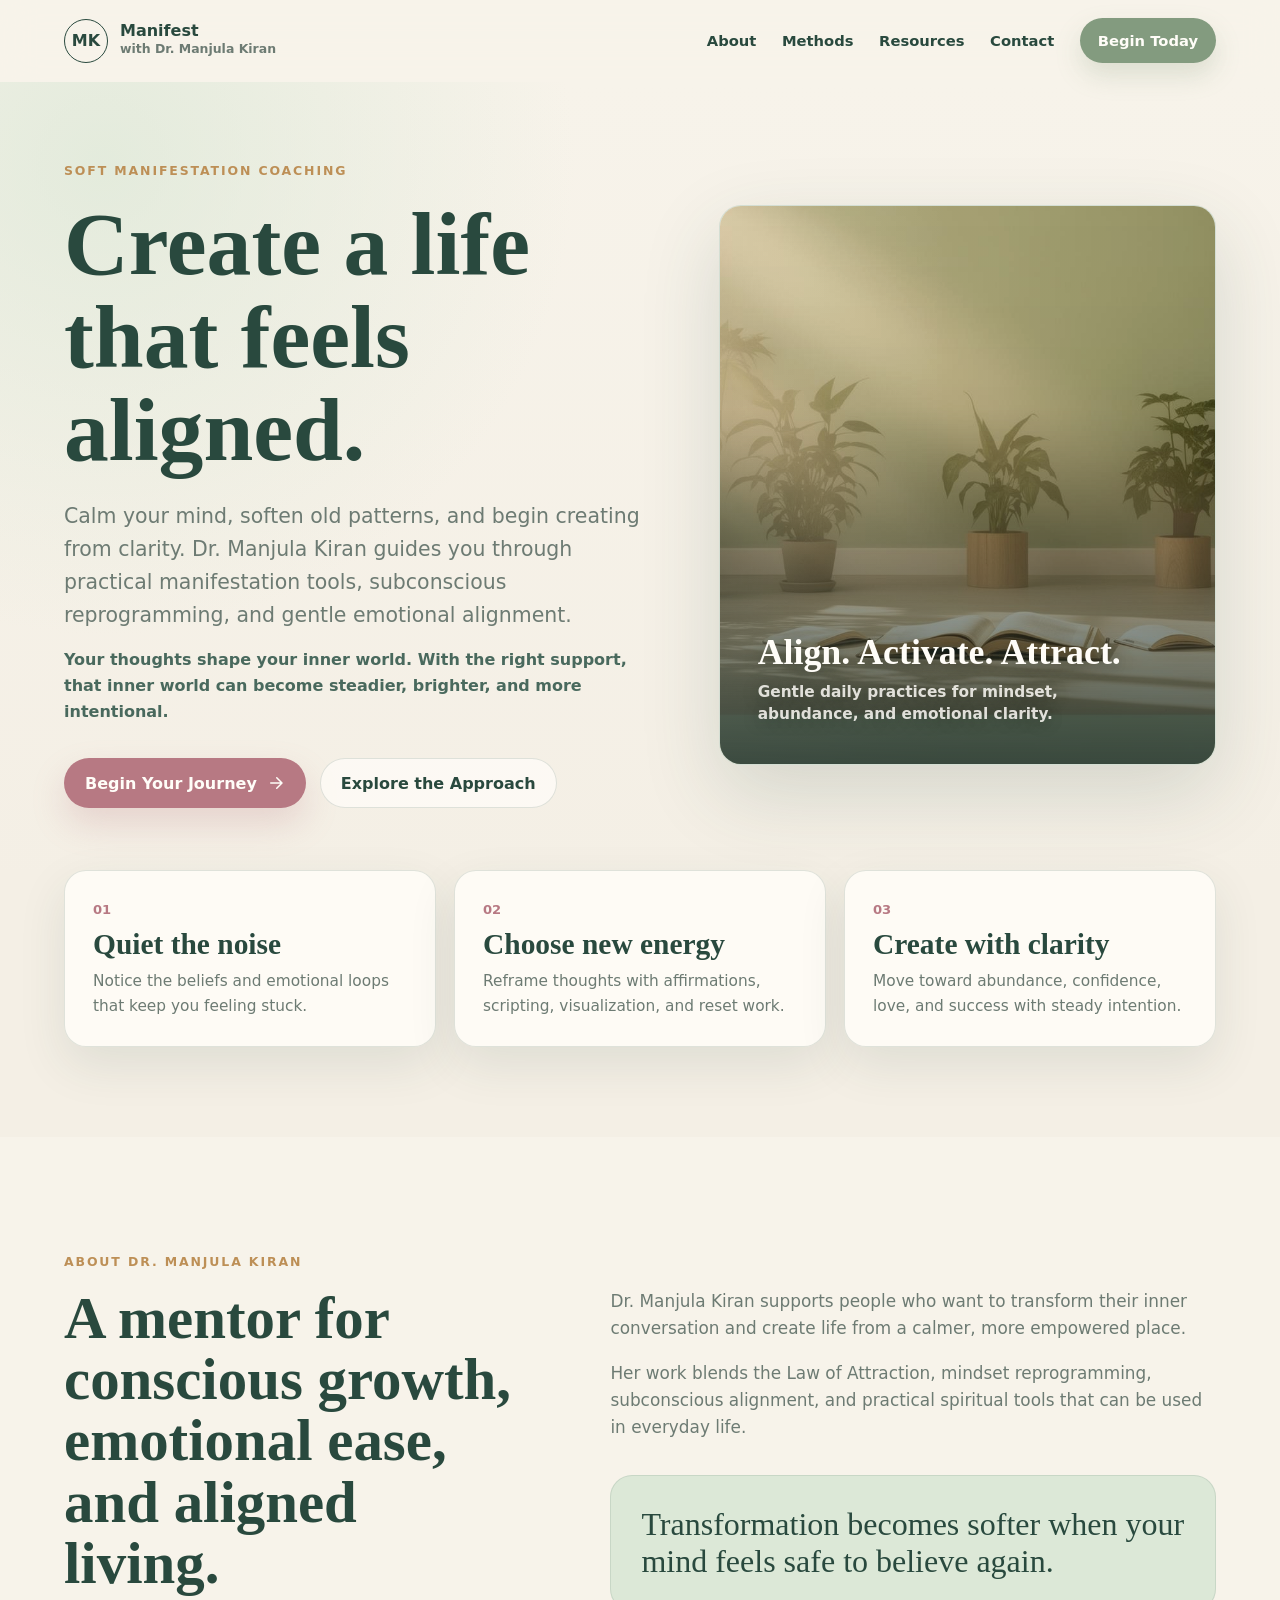
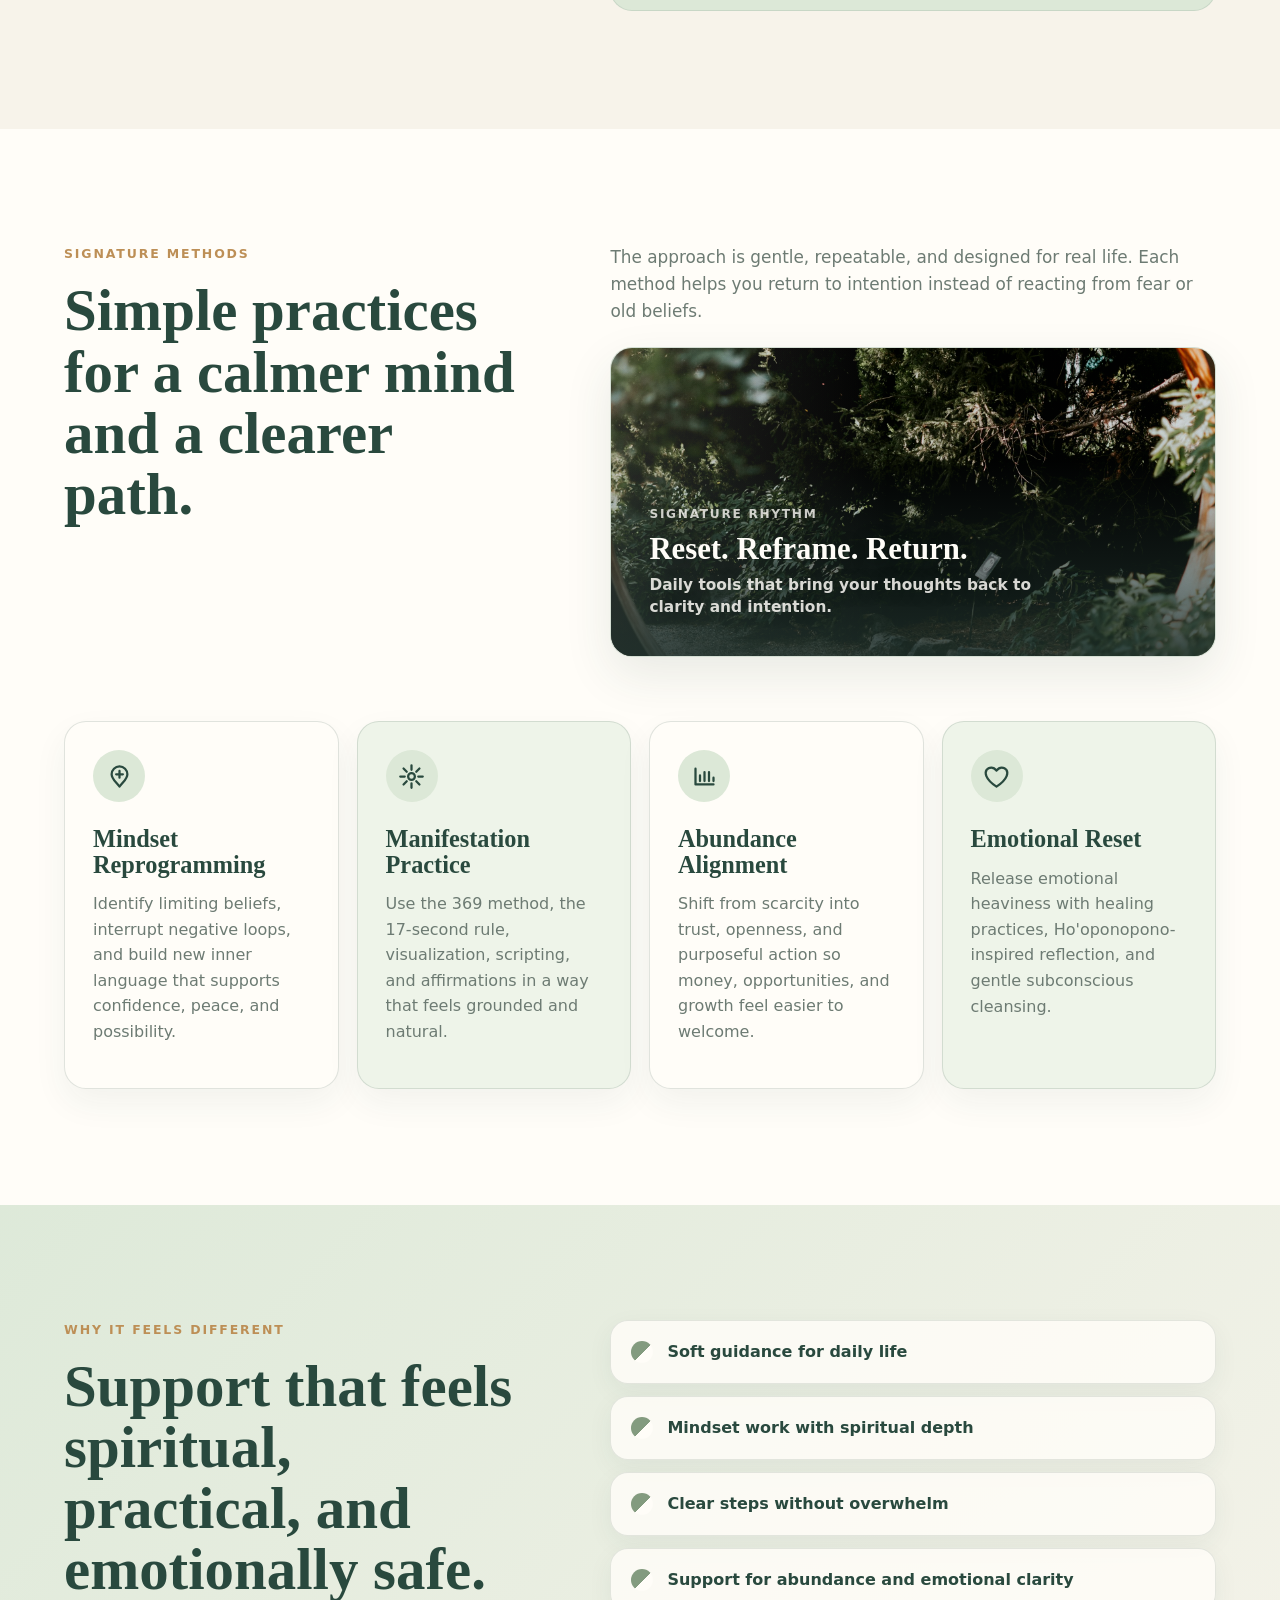
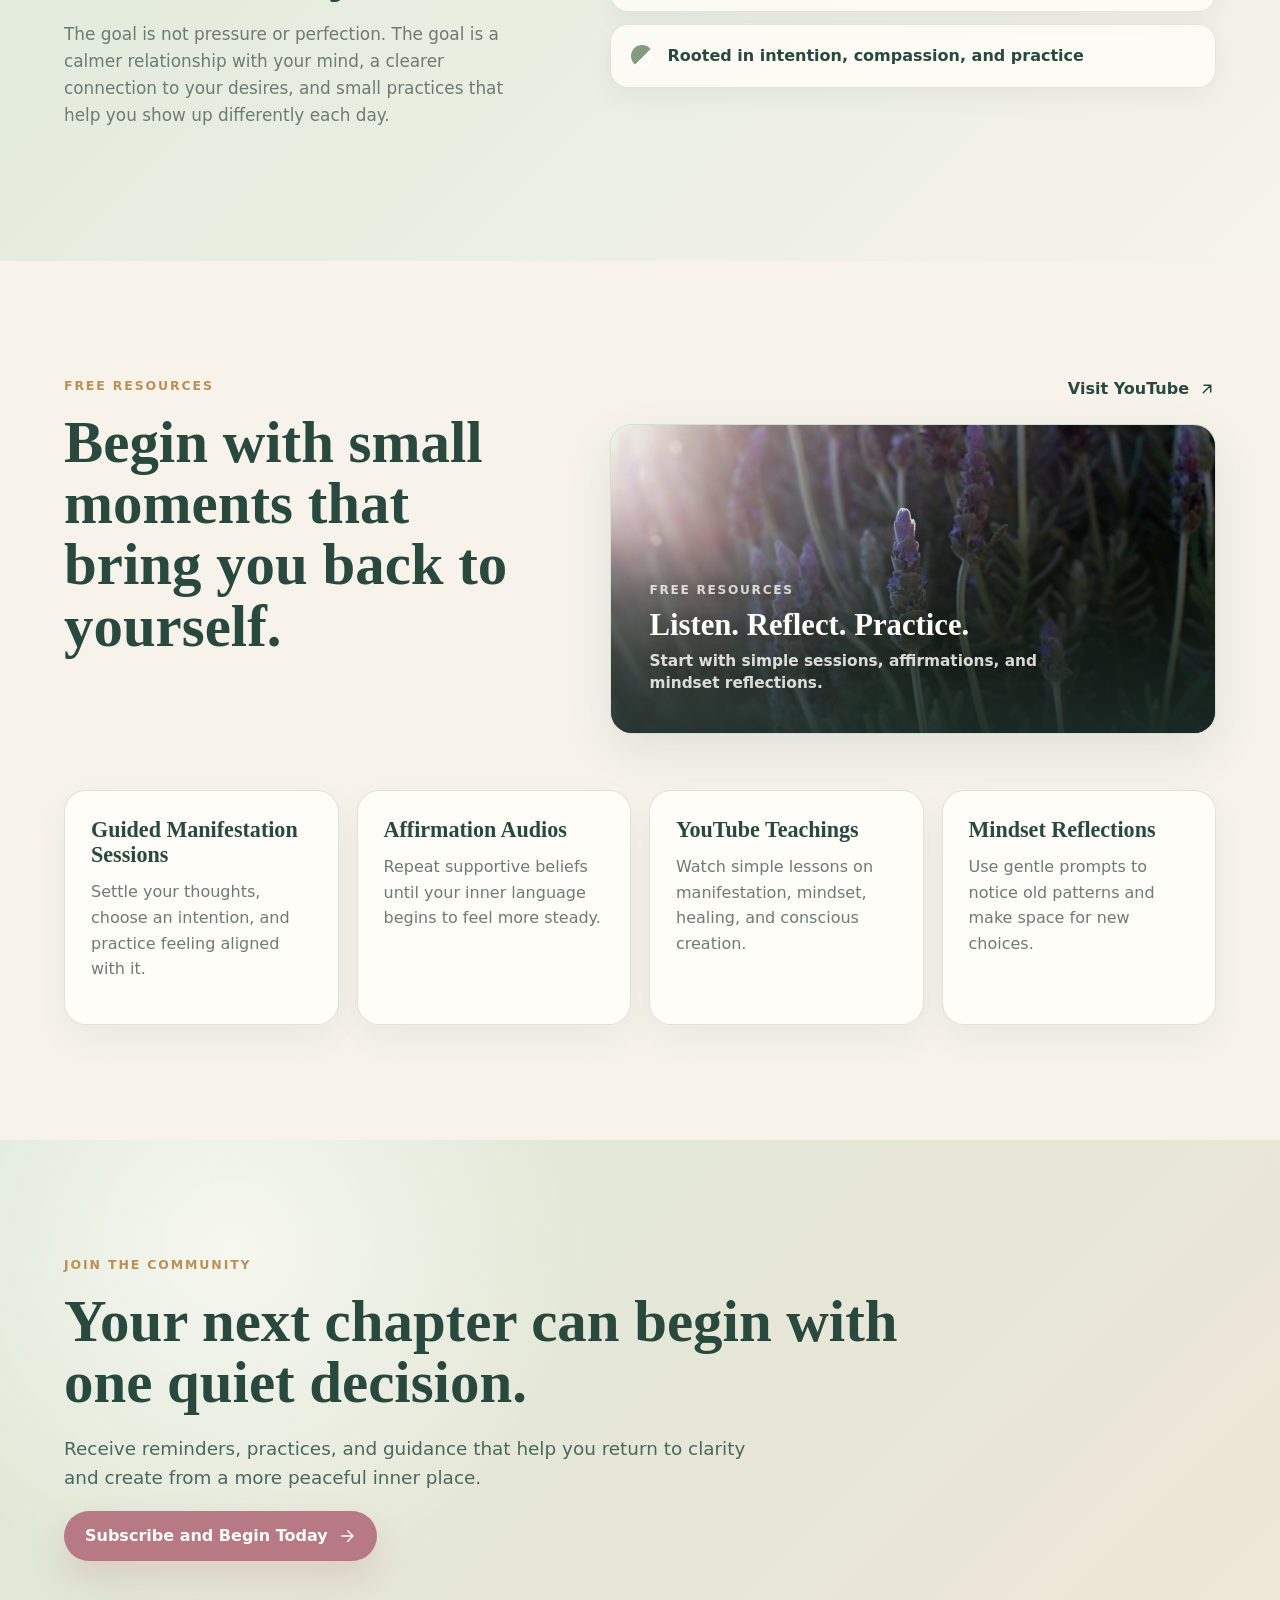
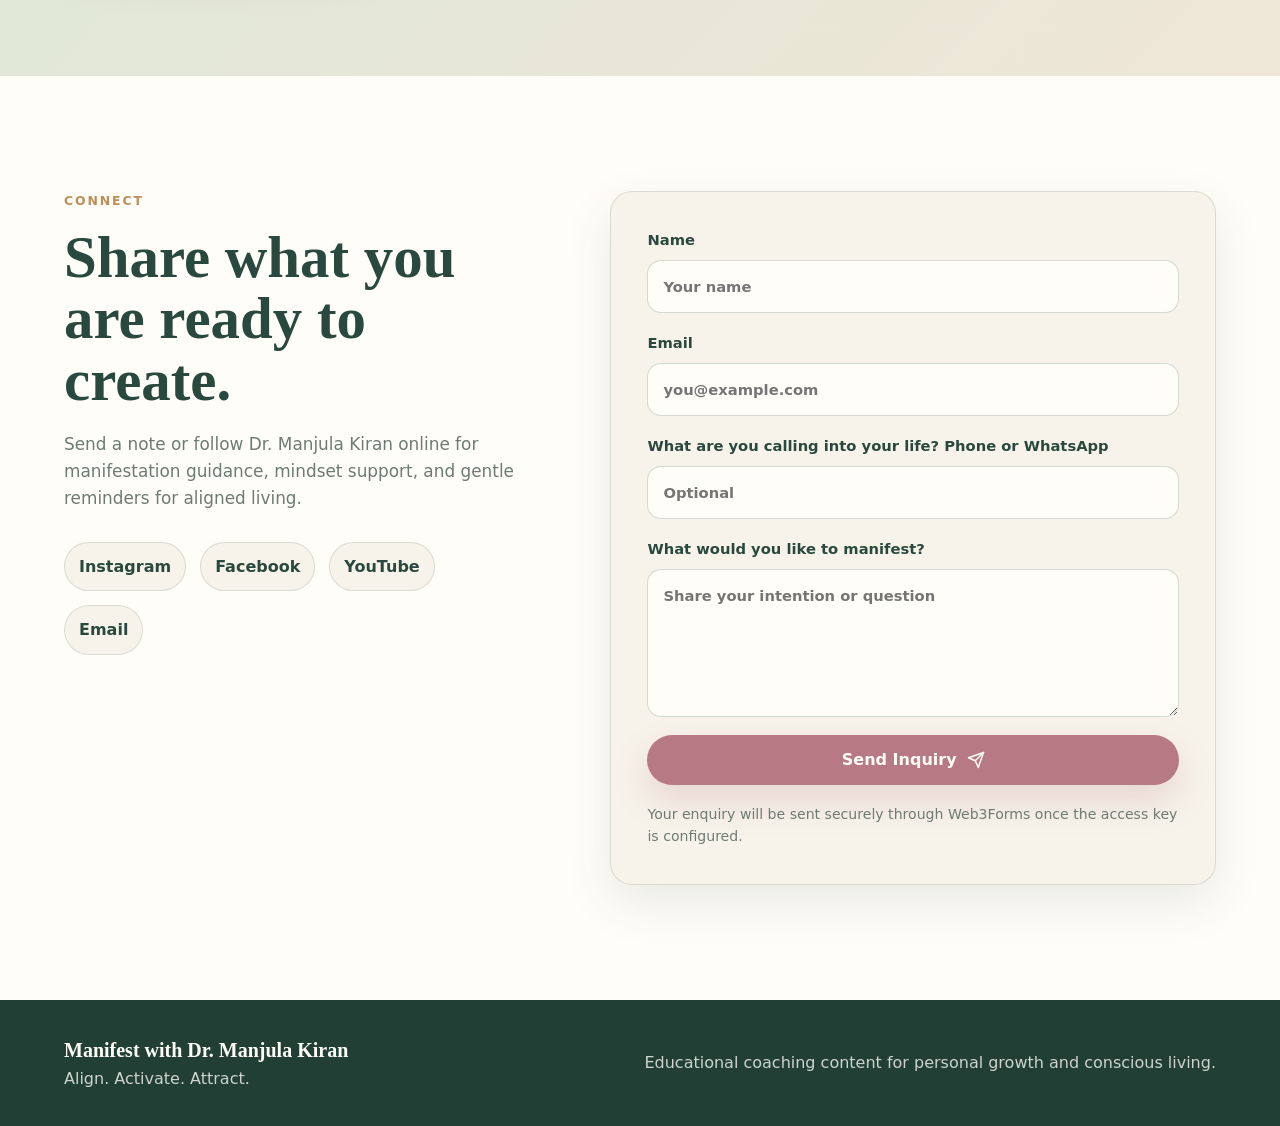
==== align-activate-attract/index.html @ 1a0fe224 "Merge branch 'main' into track-2-color-text-template" ====
<!doctype html>
<html lang="en">
  <head>
    <meta charset="UTF-8" />
    <meta name="viewport" content="width=device-width, initial-scale=1.0" />
    <title>Manifest with Dr. Manjula Kiran | Align. Activate. Attract.</title>
    <meta
      name="description"
      content="A calm manifestation and life coaching website for Dr. Manjula Kiran, focused on mindset reprogramming, emotional alignment, abundance, and conscious life design."
    />
    <meta name="theme-color" content="#f7f3ea" />
    <link rel="preload" href="assets/manifestation-studio.jpg" as="image" />
    <link rel="preload" href="assets/methods-garden-path.jpg" as="image" />
    <link rel="preload" href="assets/resources-lavender-light.jpg" as="image" />
    <link rel="stylesheet" href="styles.css" />
  </head>
  <body>
    <header class="site-header" data-header>
      <a class="brand" href="#home" aria-label="Manifest with Dr. Manjula Kiran home">
        <span class="brand-mark">MK</span>
        <span>
          <strong>Manifest</strong>
          <small>with Dr. Manjula Kiran</small>
        </span>
      </a>

      <button class="nav-toggle" type="button" aria-label="Open menu" aria-expanded="false" data-nav-toggle>
        <span></span>
        <span></span>
        <span></span>
      </button>

      <nav class="site-nav" data-nav>
        <a href="#about">About</a>
        <a href="#methods">Methods</a>
        <a href="#resources">Resources</a>
        <a href="#contact">Contact</a>
        <a class="nav-cta" href="#contact">Begin Today</a>
      </nav>
    </header>

    <main>
      <section class="hero" id="home" aria-label="Manifestation coaching hero">
        <div class="hero-content reveal">
          <p class="eyebrow">Soft manifestation coaching</p>
          <h1>Create a life that feels aligned.</h1>
          <p class="hero-copy">
            Calm your mind, soften old patterns, and begin creating from clarity.
            Dr. Manjula Kiran guides you through practical manifestation tools,
            subconscious reprogramming, and gentle emotional alignment.
          </p>
          <p class="hero-belief">
            Your thoughts shape your inner world. With the right support, that inner world
            can become steadier, brighter, and more intentional.
          </p>

          <div class="hero-actions" aria-label="Primary actions">
            <a class="button button-primary" href="#contact">
              Begin Your Journey
              <svg aria-hidden="true" viewBox="0 0 24 24">
                <path d="M5 12h14M13 5l7 7-7 7" />
              </svg>
            </a>
            <a class="button button-secondary" href="#methods">Explore the Approach</a>
          </div>
        </div>

        <div class="image-card hero-visual reveal">
          <img src="assets/manifestation-studio.jpg" alt="A calm wellness space with plants and soft natural light" />
          <div class="image-card-content hero-note">
            <strong>Align. Activate. Attract.</strong>
            <span>Gentle daily practices for mindset, abundance, and emotional clarity.</span>
          </div>
        </div>
      </section>

      <section class="intention-strip" aria-label="Core transformation outcomes">
        <article>
          <span>01</span>
          <strong>Quiet the noise</strong>
          <p>Notice the beliefs and emotional loops that keep you feeling stuck.</p>
        </article>
        <article>
          <span>02</span>
          <strong>Choose new energy</strong>
          <p>Reframe thoughts with affirmations, scripting, visualization, and reset work.</p>
        </article>
        <article>
          <span>03</span>
          <strong>Create with clarity</strong>
          <p>Move toward abundance, confidence, love, and success with steady intention.</p>
        </article>
      </section>

      <section class="section about" id="about">
        <div class="section-kicker">About Dr. Manjula Kiran</div>
        <div class="two-column">
          <div class="section-heading reveal">
            <h2>A mentor for conscious growth, emotional ease, and aligned living.</h2>
          </div>
          <div class="section-copy reveal">
            <p>
              Dr. Manjula Kiran supports people who want to transform their inner
              conversation and create life from a calmer, more empowered place.
            </p>
            <p>
              Her work blends the Law of Attraction, mindset reprogramming, subconscious
              alignment, and practical spiritual tools that can be used in everyday life.
            </p>
            <div class="quote-panel">
              <p>Transformation becomes softer when your mind feels safe to believe again.</p>
            </div>
          </div>
        </div>
      </section>

      <section class="section methods" id="methods">
        <div class="section-top reveal">
          <div>
            <div class="section-kicker">Signature Methods</div>
            <h2>Simple practices for a calmer mind and a clearer path.</h2>
          </div>
          <div class="section-side">
            <p>
              The approach is gentle, repeatable, and designed for real life. Each method
              helps you return to intention instead of reacting from fear or old beliefs.
            </p>
            <div class="image-card section-image-card methods-image-card">
              <img src="assets/methods-garden-path.jpg" alt="A circular garden path surrounded by greenery" />
              <div class="image-card-content">
                <span>Signature rhythm</span>
                <strong>Reset. Reframe. Return.</strong>
                <p>Daily tools that bring your thoughts back to clarity and intention.</p>
              </div>
            </div>
          </div>
        </div>

        <div class="method-grid">
          <article class="method-card reveal">
            <span class="method-icon">
              <svg aria-hidden="true" viewBox="0 0 24 24">
                <path d="M12 3a7 7 0 0 0-7 7c0 4 3 6 7 11 4-5 7-7 7-11a7 7 0 0 0-7-7Z" />
                <path d="M9 10h6M12 7v6" />
              </svg>
            </span>
            <h3>Mindset Reprogramming</h3>
            <p>
              Identify limiting beliefs, interrupt negative loops, and build new inner
              language that supports confidence, peace, and possibility.
            </p>
          </article>

          <article class="method-card reveal">
            <span class="method-icon">
              <svg aria-hidden="true" viewBox="0 0 24 24">
                <path d="M12 2v4M12 18v4M4.93 4.93l2.83 2.83M16.24 16.24l2.83 2.83M2 12h4M18 12h4M4.93 19.07l2.83-2.83M16.24 7.76l2.83-2.83" />
                <circle cx="12" cy="12" r="3" />
              </svg>
            </span>
            <h3>Manifestation Practice</h3>
            <p>
              Use the 369 method, the 17-second rule, visualization, scripting, and
              affirmations in a way that feels grounded and natural.
            </p>
          </article>

          <article class="method-card reveal">
            <span class="method-icon">
              <svg aria-hidden="true" viewBox="0 0 24 24">
                <path d="M4 19V5M4 19h16" />
                <path d="M8 16v-5M12 16V8M16 16v-8M20 16v-3" />
              </svg>
            </span>
            <h3>Abundance Alignment</h3>
            <p>
              Shift from scarcity into trust, openness, and purposeful action so money,
              opportunities, and growth feel easier to welcome.
            </p>
          </article>

          <article class="method-card reveal">
            <span class="method-icon">
              <svg aria-hidden="true" viewBox="0 0 24 24">
                <path d="M12 21s-7-4.4-9-9.3C1.2 7.3 3.8 4 7.4 4c2 0 3.4 1.1 4.6 2.7C13.2 5.1 14.6 4 16.6 4c3.6 0 6.2 3.3 4.4 7.7C19 16.6 12 21 12 21Z" />
              </svg>
            </span>
            <h3>Emotional Reset</h3>
            <p>
              Release emotional heaviness with healing practices, Ho'oponopono-inspired
              reflection, and gentle subconscious cleansing.
            </p>
          </article>
        </div>
      </section>

      <section class="section difference" id="difference">
        <div class="difference-layout">
          <div class="difference-copy reveal">
            <div class="section-kicker">Why It Feels Different</div>
            <h2>Support that feels spiritual, practical, and emotionally safe.</h2>
            <p>
              The goal is not pressure or perfection. The goal is a calmer relationship
              with your mind, a clearer connection to your desires, and small practices
              that help you show up differently each day.
            </p>
          </div>

          <div class="checklist reveal" aria-label="Reasons to choose this coaching">
            <div><span></span>Soft guidance for daily life</div>
            <div><span></span>Mindset work with spiritual depth</div>
            <div><span></span>Clear steps without overwhelm</div>
            <div><span></span>Support for abundance and emotional clarity</div>
            <div><span></span>Rooted in intention, compassion, and practice</div>
          </div>
        </div>
      </section>

      <section class="section resources" id="resources">
        <div class="section-top reveal">
          <div>
            <div class="section-kicker">Free Resources</div>
            <h2>Begin with small moments that bring you back to yourself.</h2>
          </div>
          <div class="section-side section-side-actions">
            <a class="text-link" href="https://www.youtube.com/channel/UC81FrGiepPYoNcmdYstMb5A/join" target="_blank" rel="noreferrer">
              Visit YouTube
              <svg aria-hidden="true" viewBox="0 0 24 24">
                <path d="M7 17 17 7M8 7h9v9" />
              </svg>
            </a>
            <div class="image-card section-image-card resources-image-card">
              <img src="assets/resources-lavender-light.jpg" alt="Sunlight passing through lavender flowers" />
              <div class="image-card-content">
                <span>Free resources</span>
                <strong>Listen. Reflect. Practice.</strong>
                <p>Start with simple sessions, affirmations, and mindset reflections.</p>
              </div>
            </div>
          </div>
        </div>

        <div class="resource-list">
          <article class="resource-item reveal">
            <strong>Guided Manifestation Sessions</strong>
            <p>Settle your thoughts, choose an intention, and practice feeling aligned with it.</p>
          </article>
          <article class="resource-item reveal">
            <strong>Affirmation Audios</strong>
            <p>Repeat supportive beliefs until your inner language begins to feel more steady.</p>
          </article>
          <article class="resource-item reveal">
            <strong>YouTube Teachings</strong>
            <p>Watch simple lessons on manifestation, mindset, healing, and conscious creation.</p>
          </article>
          <article class="resource-item reveal">
            <strong>Mindset Reflections</strong>
            <p>Use gentle prompts to notice old patterns and make space for new choices.</p>
          </article>
        </div>
      </section>

      <section class="community" id="community">
        <div class="community-inner reveal">
          <p class="eyebrow">Join the community</p>
          <h2>Your next chapter can begin with one quiet decision.</h2>
          <p>
            Receive reminders, practices, and guidance that help you return to clarity
            and create from a more peaceful inner place.
          </p>
          <a class="button button-primary" href="#contact">
            Subscribe and Begin Today
            <svg aria-hidden="true" viewBox="0 0 24 24">
              <path d="M5 12h14M13 5l7 7-7 7" />
            </svg>
          </a>
        </div>
      </section>

      <section class="section contact" id="contact">
        <div class="contact-grid">
          <div class="contact-copy reveal">
            <div class="section-kicker">Connect</div>
            <h2>Share what you are ready to create.</h2>
            <p>
              Send a note or follow Dr. Manjula Kiran online for manifestation guidance,
              mindset support, and gentle reminders for aligned living.
            </p>

            <div class="social-links" aria-label="Social links">
              <a href="https://www.instagram.com/drmanjulakiran" target="_blank" rel="noreferrer">Instagram</a>
              <a href="https://www.facebook.com/drmanjulakirankumar" target="_blank" rel="noreferrer">Facebook</a>
              <a href="https://www.youtube.com/channel/UC81FrGiepPYoNcmdYstMb5A/join" target="_blank" rel="noreferrer">YouTube</a>
              <a href="mailto:drmanjulakiran1@gmail.com">Email</a>
            </div>
          </div>

          <form
            class="contact-form reveal"
            action="https://api.web3forms.com/submit"
            method="POST"
            data-contact-form
          >
            <input type="hidden" name="access_key" value="YOUR_WEB3FORMS_ACCESS_KEY" data-access-key />
            <input type="hidden" name="subject" value="New manifestation enquiry from the website" />
            <input type="hidden" name="from_name" value="Manifest with Dr. Manjula Kiran Website" />
            <input
              type="checkbox"
              name="botcheck"
              class="botcheck"
              tabindex="-1"
              autocomplete="off"
              aria-hidden="true"
              style="display: none"
            />

            <label>
              Name
              <input type="text" name="name" placeholder="Your name" autocomplete="name" required />
            </label>
            <label>
              Email
              <input type="email" name="email" placeholder="you@example.com" autocomplete="email" required />
            </label>
            <label>
              What are you calling into your life?
              Phone or WhatsApp
              <input type="tel" name="phone" placeholder="Optional" autocomplete="tel" />
            </label>
            <label>
              What would you like to manifest?
              <textarea name="message" rows="5" placeholder="Share your intention or question" required></textarea>
            </label>
            <button class="button button-primary" type="submit">
              Send Inquiry
              <svg aria-hidden="true" viewBox="0 0 24 24">
                <path d="M22 2 11 13" />
                <path d="m22 2-7 20-4-9-9-4 20-7Z" />
              </svg>
            </button>
            <p class="form-note" data-form-note role="status" aria-live="polite">
              Your enquiry will be sent securely through Web3Forms once the access key is configured.
            </p>
          </form>
        </div>
      </section>
    </main>

    <footer class="site-footer">
      <div>
        <strong>Manifest with Dr. Manjula Kiran</strong>
        <p>Align. Activate. Attract.</p>
      </div>
      <p>Educational coaching content for personal growth and conscious living.</p>
    </footer>

    <script src="script.js"></script>
  </body>
</html>
---- align-activate-attract/styles.css ----
:root {
  color-scheme: light;
  --ink: #20312c;
  --forest: #29493e;
  --forest-soft: #49695d;
  --sage: #839b7f;
  --sage-light: #dce8d7;
  --sage-pale: #eef4e9;
  --ivory: #f7f3ea;
  --ivory-soft: #fbf8f1;
  --white: #fffdf8;
  --linen: #ede5d8;
  --rose: #b77983;
  --rose-dark: #9e626d;
  --gold: #bd8f56;
  --muted: #6d7b73;
  --line: rgba(41, 73, 62, 0.14);
  --shadow-soft: 0 18px 48px rgba(41, 73, 62, 0.1);
  --shadow-lifted: 0 28px 80px rgba(41, 73, 62, 0.16);
  --radius: 22px;
}

* {
  box-sizing: border-box;
}

html {
  scroll-behavior: smooth;
}

body {
  margin: 0;
  color: var(--ink);
  background: var(--ivory);
  font-family: Inter, ui-sans-serif, system-ui, -apple-system, BlinkMacSystemFont, "Segoe UI", sans-serif;
  line-height: 1.6;
}

body.nav-open {
  overflow: hidden;
}

img,
svg {
  display: block;
}

a {
  color: inherit;
  text-decoration: none;
}

button,
input,
textarea {
  font: inherit;
}

.site-header {
  position: sticky;
  z-index: 20;
  top: 0;
  display: flex;
  align-items: center;
  justify-content: space-between;
  gap: 24px;
  min-height: 82px;
  padding: 14px clamp(20px, 5vw, 72px);
  color: var(--forest);
  background: rgba(247, 243, 234, 0.88);
  border-bottom: 1px solid transparent;
  backdrop-filter: blur(18px);
  transition: background 180ms ease, border-color 180ms ease, box-shadow 180ms ease;
}

.site-header.is-scrolled,
.site-header.is-open {
  background: rgba(255, 253, 248, 0.94);
  border-bottom-color: var(--line);
  box-shadow: 0 10px 30px rgba(41, 73, 62, 0.06);
}

.brand {
  display: inline-flex;
  align-items: center;
  gap: 12px;
  min-width: 0;
}

.brand-mark {
  display: grid;
  width: 44px;
  height: 44px;
  place-items: center;
  flex: 0 0 auto;
  border: 1.5px solid currentColor;
  border-radius: 50%;
  font-weight: 850;
  letter-spacing: 0;
}

.brand strong {
  display: block;
  font-size: 1rem;
  line-height: 1.1;
}

.brand small {
  display: block;
  color: var(--muted);
  font-size: 0.78rem;
  font-weight: 700;
}

.site-nav {
  display: flex;
  align-items: center;
  gap: clamp(16px, 2vw, 30px);
  color: var(--forest);
  font-size: 0.92rem;
  font-weight: 800;
}

.site-nav a {
  position: relative;
}

.site-nav a:not(.nav-cta)::after {
  position: absolute;
  right: 0;
  bottom: -7px;
  left: 0;
  height: 2px;
  background: var(--sage);
  content: "";
  opacity: 0;
  transform: scaleX(0.3);
  transition: opacity 160ms ease, transform 160ms ease;
}

.site-nav a:hover::after {
  opacity: 0.95;
  transform: scaleX(1);
}

.nav-cta {
  padding: 11px 18px;
  color: var(--white);
  background: var(--sage);
  border-radius: 999px;
  box-shadow: 0 12px 26px rgba(131, 155, 127, 0.24);
}

.nav-toggle {
  display: none;
  width: 44px;
  height: 44px;
  place-items: center;
  padding: 0;
  color: inherit;
  background: transparent;
  border: 1px solid currentColor;
  border-radius: 14px;
  cursor: pointer;
}

.nav-toggle span {
  width: 18px;
  height: 2px;
  background: currentColor;
}

.hero {
  display: grid;
  grid-template-columns: minmax(0, 0.95fr) minmax(360px, 0.8fr);
  gap: clamp(34px, 5vw, 72px);
  align-items: center;
  min-height: min(820px, calc(100svh - 82px));
  padding: clamp(36px, 5vw, 68px) clamp(20px, 5vw, 72px) clamp(48px, 6vw, 82px);
  background:
    radial-gradient(circle at 8% 10%, rgba(220, 232, 215, 0.72), transparent 34%),
    linear-gradient(180deg, var(--ivory), #f4efe5);
}

.hero-content {
  max-width: 760px;
}

.eyebrow,
.section-kicker {
  margin: 0 0 16px;
  color: var(--gold);
  font-size: 0.78rem;
  font-weight: 900;
  letter-spacing: 0.15em;
  text-transform: uppercase;
}

h1,
h2,
h3,
p {
  margin-top: 0;
}

h1,
h2,
h3 {
  color: var(--forest);
  font-family: Georgia, "Times New Roman", serif;
  font-weight: 700;
  line-height: 1.04;
  letter-spacing: 0;
}

h1 {
  max-width: 780px;
  margin-bottom: 24px;
  font-size: clamp(3.2rem, 7vw, 6.15rem);
}

h2 {
  margin-bottom: 20px;
  font-size: clamp(2.15rem, 4.6vw, 4.7rem);
}

h3 {
  margin-bottom: 14px;
  font-size: clamp(1.32rem, 1.9vw, 1.72rem);
}

.hero-copy {
  max-width: 660px;
  margin-bottom: 16px;
  color: var(--muted);
  font-size: clamp(1.06rem, 1.6vw, 1.34rem);
}

.hero-belief {
  max-width: 650px;
  margin-bottom: 34px;
  color: var(--forest-soft);
  font-size: 1rem;
  font-weight: 750;
}

.hero-actions,
.social-links {
  display: flex;
  flex-wrap: wrap;
  gap: 14px;
}

.button {
  display: inline-flex;
  align-items: center;
  justify-content: center;
  min-height: 50px;
  gap: 10px;
  padding: 14px 20px;
  border: 1px solid transparent;
  border-radius: 999px;
  font-weight: 850;
  line-height: 1.2;
  transition: transform 160ms ease, background 160ms ease, border-color 160ms ease, box-shadow 160ms ease;
}

.button:hover,
.text-link:hover,
.social-links a:hover {
  transform: translateY(-2px);
}

.button svg,
.text-link svg {
  width: 18px;
  height: 18px;
  flex: 0 0 auto;
  fill: none;
  stroke: currentColor;
  stroke-linecap: round;
  stroke-linejoin: round;
  stroke-width: 2;
}

.button-primary {
  color: var(--white);
  background: var(--rose);
  box-shadow: 0 16px 34px rgba(183, 121, 131, 0.24);
}

.button-primary:hover {
  background: var(--rose-dark);
  box-shadow: 0 18px 40px rgba(183, 121, 131, 0.3);
}

.button-secondary {
  color: var(--forest);
  background: rgba(255, 253, 248, 0.74);
  border-color: var(--line);
}

.button-secondary:hover {
  background: var(--white);
}

.image-card {
  position: relative;
  min-height: 360px;
  overflow: hidden;
  background: var(--sage-pale);
  border: 1px solid rgba(41, 73, 62, 0.13);
  border-radius: var(--radius);
  box-shadow: var(--shadow-lifted);
  isolation: isolate;
}

.image-card img {
  position: absolute;
  inset: 0;
  width: 100%;
  height: 100%;
  object-fit: cover;
  filter: saturate(0.9) brightness(0.96) contrast(1.06);
}

.image-card::after {
  position: absolute;
  inset: 0;
  background:
    linear-gradient(180deg, rgba(32, 49, 44, 0.02), rgba(32, 49, 44, 0.04) 36%, rgba(32, 49, 44, 0.82)),
    linear-gradient(90deg, rgba(247, 243, 234, 0.16), transparent 46%);
  content: "";
  z-index: 1;
}

.image-card-content {
  position: absolute;
  z-index: 2;
  right: clamp(22px, 4vw, 38px);
  bottom: clamp(22px, 4vw, 38px);
  left: clamp(22px, 4vw, 38px);
  max-width: 470px;
  color: var(--white);
  text-shadow: 0 2px 16px rgba(13, 31, 25, 0.36);
}

.image-card-content > span:first-child {
  display: block;
  margin-bottom: 8px;
  color: rgba(255, 253, 248, 0.78);
  font-size: 0.76rem;
  font-weight: 900;
  letter-spacing: 0.14em;
  text-transform: uppercase;
}

.image-card-content strong {
  display: block;
  color: var(--white);
  font-family: Georgia, "Times New Roman", serif;
  font-size: clamp(1.5rem, 2.4vw, 2.25rem);
  line-height: 1.05;
}

.image-card-content p,
.image-card-content > span:not(:first-child) {
  display: block;
  margin: 9px 0 0;
  color: rgba(255, 253, 248, 0.84);
  font-size: clamp(0.92rem, 1.2vw, 1.05rem);
  font-weight: 700;
  line-height: 1.45;
}

.hero-visual {
  min-height: min(560px, 66vw);
}

.hero-visual img {
  object-position: center bottom;
  transform: scale(1.24);
  transform-origin: center bottom;
}

.hero-note {
  max-width: 440px;
}

.hero-note strong {
  font-size: clamp(1.8rem, 2.8vw, 2.55rem);
}

.hero-note span {
  max-width: 380px;
}

.intention-strip {
  display: grid;
  grid-template-columns: repeat(3, 1fr);
  gap: 18px;
  padding: 0 clamp(20px, 5vw, 72px) clamp(64px, 7vw, 96px);
  margin-top: -30px;
  background: #f4efe5;
}

.intention-strip article {
  min-height: 170px;
  display: grid;
  align-content: start;
  gap: 8px;
  padding: 28px;
  background: rgba(255, 253, 248, 0.88);
  border: 1px solid var(--line);
  border-radius: var(--radius);
  box-shadow: var(--shadow-soft);
}

.intention-strip span {
  color: var(--rose);
  font-size: 0.82rem;
  font-weight: 900;
}

.intention-strip strong {
  color: var(--forest);
  font-family: Georgia, "Times New Roman", serif;
  font-size: clamp(1.35rem, 2.3vw, 2.05rem);
  line-height: 1.12;
}

.intention-strip p {
  margin: 0;
  color: var(--muted);
  font-size: 0.96rem;
}

.section {
  padding: clamp(72px, 9vw, 128px) clamp(20px, 5vw, 72px);
}

.two-column,
.difference-layout,
.contact-grid,
.section-top {
  display: grid;
  grid-template-columns: minmax(0, 0.86fr) minmax(0, 1.14fr);
  gap: clamp(34px, 7vw, 92px);
  align-items: start;
}

.section-copy,
.section-side > p,
.difference-copy p,
.contact-copy p {
  color: var(--muted);
  font-size: clamp(1rem, 1.32vw, 1.14rem);
}

.section-side {
  display: grid;
  gap: 22px;
  align-content: start;
}

.section-side > p {
  margin: 0;
}

.section-side-actions {
  justify-items: end;
}

.section-image-card {
  width: 100%;
  min-height: 310px;
  box-shadow: var(--shadow-soft);
}

.section-image-card .image-card-content {
  max-width: 420px;
}

.methods-image-card img {
  object-position: center 48%;
}

.resources-image-card img {
  object-position: center 42%;
}

.section-copy p {
  margin-bottom: 18px;
}

.about {
  background: var(--ivory);
}

.quote-panel {
  margin-top: 34px;
  padding: 30px;
  color: var(--forest);
  background: var(--sage-light);
  border: 1px solid rgba(41, 73, 62, 0.11);
  border-radius: var(--radius);
}

.quote-panel p {
  margin: 0;
  font-family: Georgia, "Times New Roman", serif;
  font-size: clamp(1.35rem, 2.5vw, 2rem);
  line-height: 1.16;
}

.methods {
  background: var(--white);
}

.method-grid {
  display: grid;
  grid-template-columns: repeat(4, minmax(0, 1fr));
  gap: 18px;
  margin-top: clamp(36px, 6vw, 64px);
}

.method-card {
  min-height: 350px;
  padding: 28px;
  background: #fffdf8;
  border: 1px solid var(--line);
  border-radius: var(--radius);
  box-shadow: 0 14px 34px rgba(41, 73, 62, 0.06);
}

.method-card:nth-child(even) {
  background: var(--sage-pale);
}

.method-card p {
  color: var(--muted);
}

.method-icon {
  display: grid;
  width: 52px;
  height: 52px;
  place-items: center;
  margin-bottom: 24px;
  color: var(--forest);
  background: var(--sage-light);
  border-radius: 50%;
}

.method-icon svg {
  width: 27px;
  height: 27px;
  fill: none;
  stroke: currentColor;
  stroke-linecap: round;
  stroke-linejoin: round;
  stroke-width: 2;
}

.difference {
  background:
    linear-gradient(135deg, rgba(220, 232, 215, 0.9), rgba(247, 243, 234, 0.9)),
    var(--sage-pale);
}

.checklist {
  display: grid;
  gap: 12px;
}

.checklist div {
  display: flex;
  align-items: center;
  gap: 14px;
  min-height: 64px;
  padding: 18px 20px;
  color: var(--forest);
  background: rgba(255, 253, 248, 0.82);
  border: 1px solid rgba(41, 73, 62, 0.12);
  border-radius: 18px;
  box-shadow: 0 8px 26px rgba(41, 73, 62, 0.06);
  font-weight: 800;
}

.checklist span {
  width: 22px;
  height: 22px;
  flex: 0 0 auto;
  background:
    linear-gradient(135deg, transparent 53%, var(--white) 54%),
    var(--sage);
  border-radius: 50%;
}

.resources {
  background: var(--ivory);
}

.text-link {
  display: inline-flex;
  align-items: center;
  justify-self: end;
  gap: 9px;
  color: var(--forest);
  font-weight: 900;
  transition: transform 160ms ease;
}

.resource-list {
  display: grid;
  grid-template-columns: repeat(4, minmax(0, 1fr));
  gap: 18px;
  margin-top: 56px;
}

.resource-item {
  min-height: 225px;
  padding: 26px;
  background: var(--white);
  border: 1px solid var(--line);
  border-radius: var(--radius);
  box-shadow: 0 14px 34px rgba(41, 73, 62, 0.06);
}

.resource-item strong {
  display: block;
  margin-bottom: 12px;
  color: var(--forest);
  font-family: Georgia, "Times New Roman", serif;
  font-size: 1.38rem;
  line-height: 1.15;
}

.resource-item p {
  color: var(--muted);
}

.community {
  padding: clamp(70px, 9vw, 118px) clamp(20px, 5vw, 72px);
  color: var(--forest);
  background:
    radial-gradient(circle at 18% 20%, rgba(255, 253, 248, 0.72), transparent 32%),
    linear-gradient(135deg, #dce8d7, #efe6d7);
}

.community-inner {
  max-width: 890px;
}

.community h2 {
  max-width: 840px;
}

.community p:not(.eyebrow) {
  max-width: 690px;
  color: var(--forest-soft);
  font-size: 1.15rem;
}

.contact {
  background: var(--white);
}

.social-links {
  margin-top: 30px;
}

.social-links a {
  padding: 11px 14px;
  color: var(--forest);
  background: var(--ivory);
  border: 1px solid var(--line);
  border-radius: 999px;
  font-weight: 850;
  transition: transform 160ms ease, background 160ms ease;
}

.social-links a:hover {
  background: var(--sage-light);
}

.contact-form {
  display: grid;
  gap: 18px;
  padding: clamp(22px, 4vw, 36px);
  background: var(--ivory);
  border: 1px solid var(--line);
  border-radius: var(--radius);
  box-shadow: var(--shadow-soft);
}

.contact-form label {
  display: grid;
  gap: 8px;
  color: var(--forest);
  font-size: 0.92rem;
  font-weight: 850;
}

.contact-form input,
.contact-form textarea {
  width: 100%;
  padding: 14px 15px;
  color: var(--ink);
  background: var(--white);
  border: 1px solid rgba(41, 73, 62, 0.2);
  border-radius: 14px;
  outline: none;
  resize: vertical;
}

.contact-form input:focus,
.contact-form textarea:focus {
  border-color: var(--sage);
  box-shadow: 0 0 0 3px rgba(131, 155, 127, 0.18);
}

.contact-form .button {
  width: 100%;
  cursor: pointer;
}

.contact-form .button:disabled {
  cursor: wait;
  opacity: 0.72;
}

.botcheck {
  position: absolute;
  left: -9999px;
  width: 1px;
  height: 1px;
  opacity: 0;
}

.form-note {
  margin: 0;
  color: var(--muted);
  font-size: 0.88rem;
}

.form-note[data-status="success"] {
  color: var(--forest);
  font-weight: 800;
}

.form-note[data-status="error"] {
  color: #a23c47;
  font-weight: 800;
}

.site-footer {
  display: flex;
  align-items: center;
  justify-content: space-between;
  gap: 24px;
  padding: 34px clamp(20px, 5vw, 72px);
  color: rgba(255, 253, 248, 0.78);
  background: #213f35;
}

.site-footer strong {
  display: block;
  color: var(--white);
  font-family: Georgia, "Times New Roman", serif;
  font-size: 1.25rem;
}

.site-footer p {
  margin: 0;
}

.reveal {
  opacity: 0;
  transform: translateY(18px);
  transition: opacity 520ms ease, transform 520ms ease;
}

.reveal.is-visible {
  opacity: 1;
  transform: translateY(0);
}

@media (prefers-reduced-motion: reduce) {
  *,
  *::before,
  *::after {
    scroll-behavior: auto !important;
    transition-duration: 0.01ms !important;
    animation-duration: 0.01ms !important;
    animation-iteration-count: 1 !important;
  }

  .reveal {
    opacity: 1;
    transform: none;
  }
}

@media (max-width: 1120px) {
  .hero {
    grid-template-columns: 1fr;
  }

  .hero-visual {
    min-height: 460px;
  }

  .method-grid,
  .resource-list {
    grid-template-columns: repeat(2, minmax(0, 1fr));
  }

  .method-card {
    min-height: 290px;
  }
}

@media (max-width: 860px) {
  .site-header {
    min-height: 68px;
  }

  .nav-toggle {
    display: grid;
  }

  .site-nav {
    position: fixed;
    inset: 68px 0 auto 0;
    display: none;
    grid-auto-rows: min-content;
    gap: 0;
    padding: 14px 20px 24px;
    color: var(--forest);
    background: rgba(247, 243, 234, 0.98);
    border-bottom: 1px solid var(--line);
  }

  .site-header.is-open .site-nav {
    display: grid;
  }

  .site-nav a {
    padding: 15px 2px;
    border-bottom: 1px solid var(--line);
  }

  .site-nav a::after {
    display: none;
  }

  .nav-cta {
    display: inline-flex;
    justify-content: center;
    margin-top: 14px;
    padding: 13px 16px !important;
    color: var(--white);
    border-bottom: 0 !important;
  }

  .hero {
    min-height: auto;
    padding-top: 46px;
  }

  .two-column,
  .difference-layout,
  .contact-grid,
  .section-top {
    grid-template-columns: 1fr;
  }

  .text-link {
    justify-self: start;
  }

  .section-side-actions {
    justify-items: start;
  }

  .section-image-card {
    min-height: 280px;
  }

  .intention-strip {
    grid-template-columns: 1fr;
    margin-top: 0;
  }

  .intention-strip article {
    min-height: auto;
  }

  .site-footer {
    align-items: flex-start;
    flex-direction: column;
  }
}

@media (max-width: 620px) {
  .brand small {
    display: none;
  }

  .brand strong {
    max-width: 150px;
    overflow: hidden;
    white-space: nowrap;
    text-overflow: ellipsis;
  }

  .hero-actions,
  .hero-actions .button,
  .social-links,
  .social-links a {
    width: 100%;
  }

  .hero-visual {
    min-height: 360px;
  }

  .hero-note {
    right: 20px;
    bottom: 20px;
    left: 20px;
    width: auto;
  }

  .resource-list,
  .method-grid {
    grid-template-columns: 1fr;
  }

  .method-card,
  .resource-item {
    min-height: auto;
  }
}
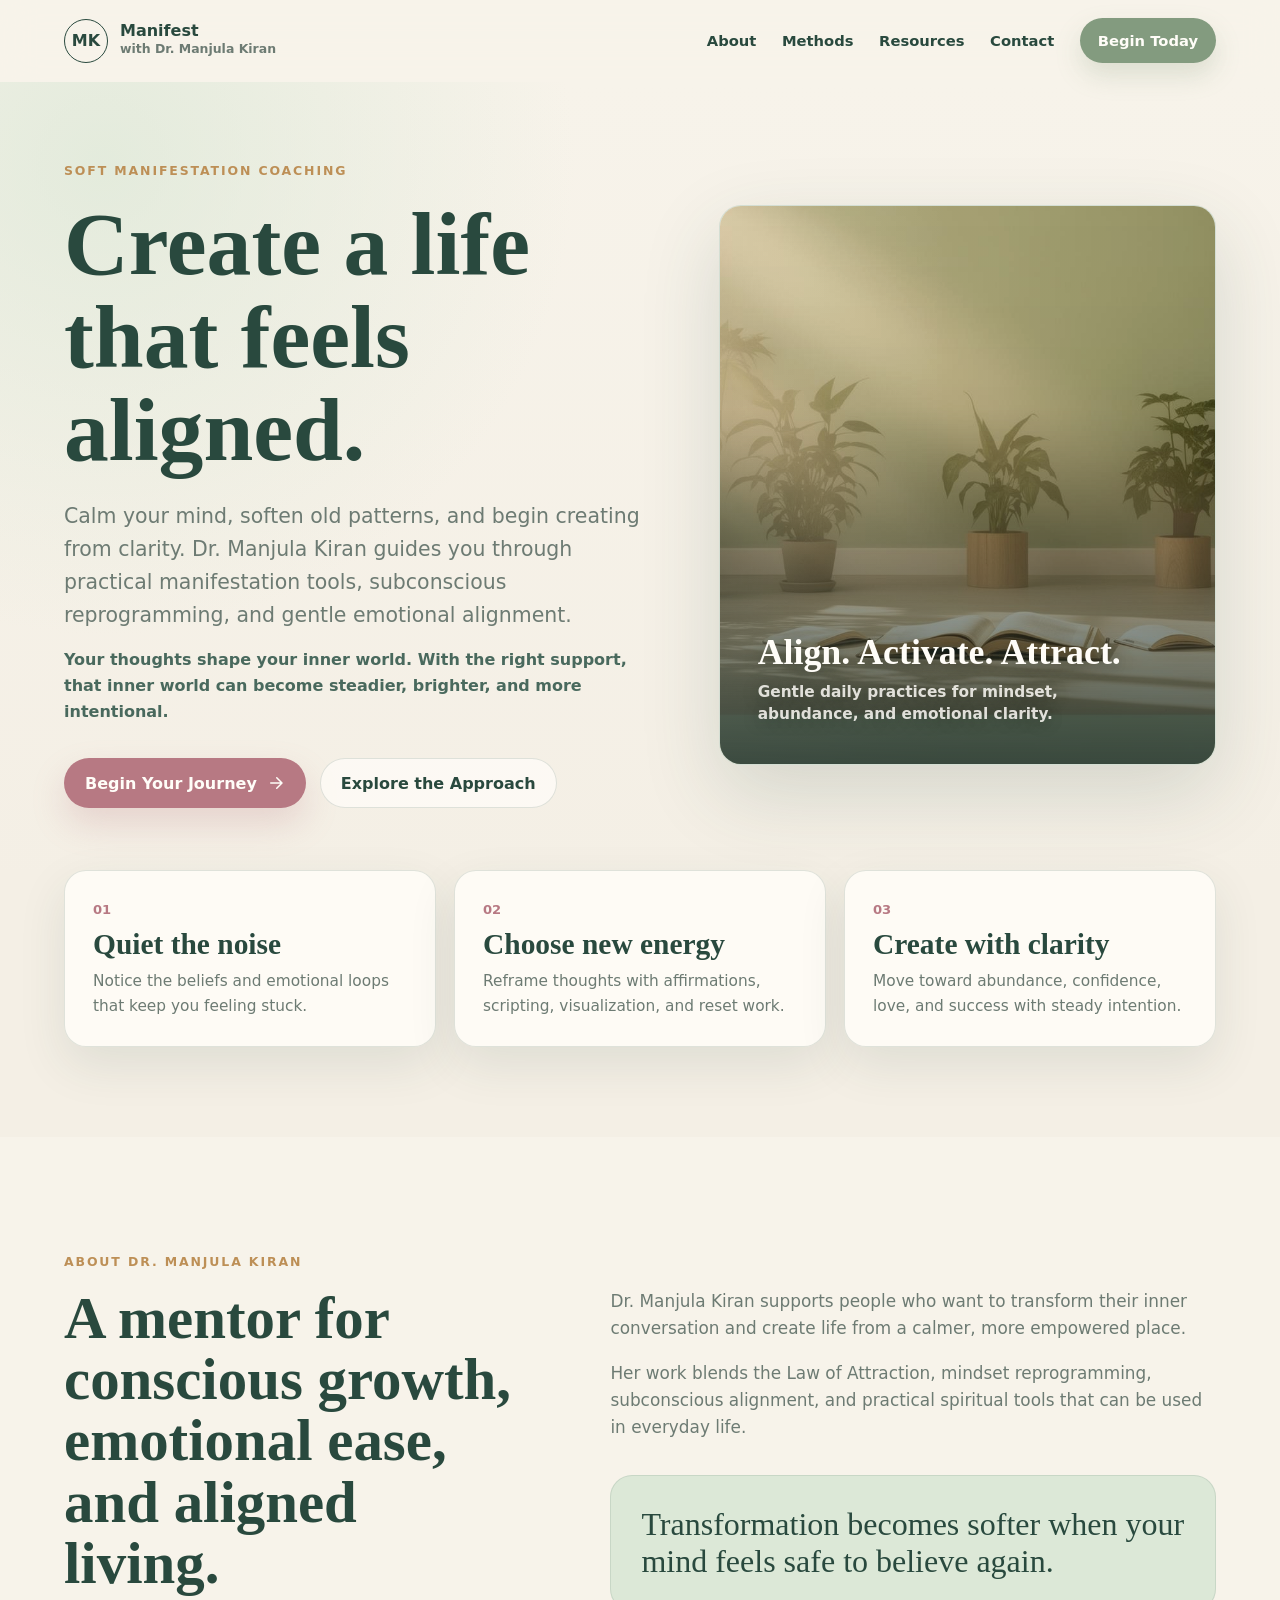
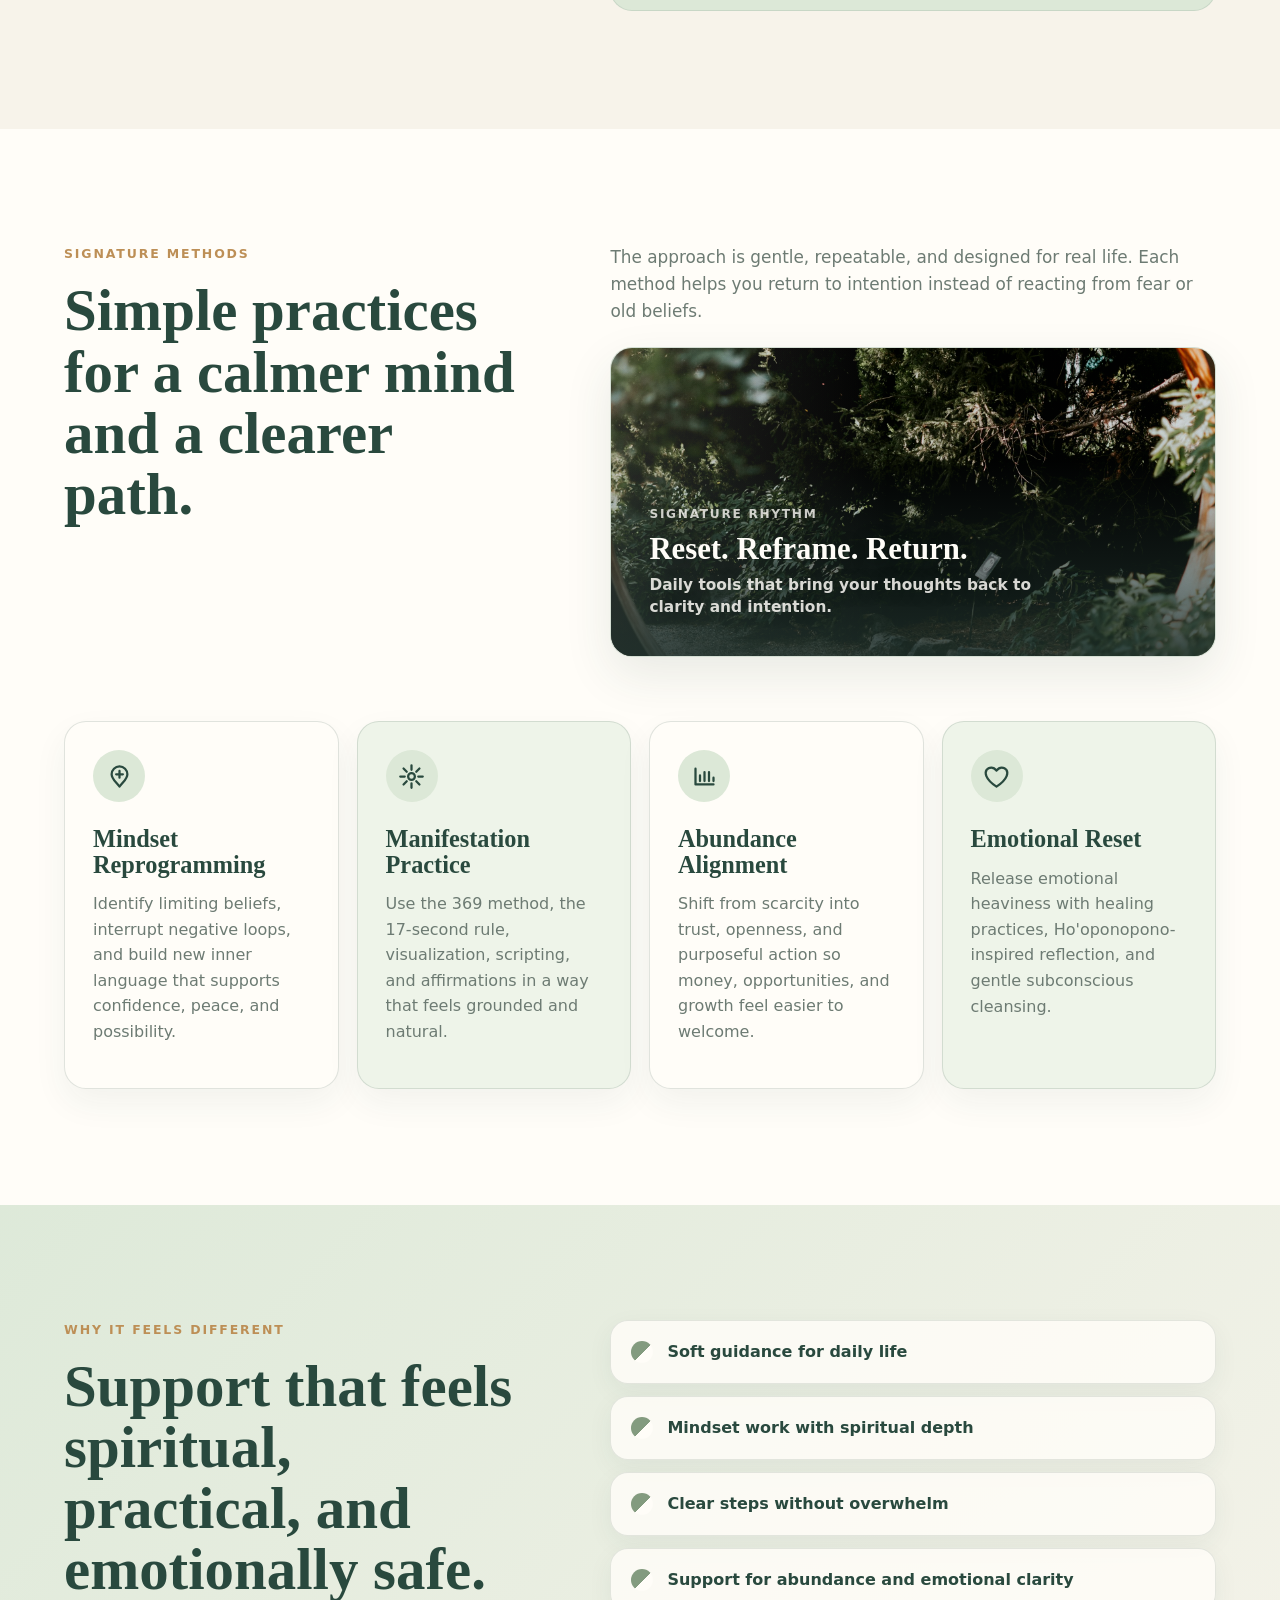
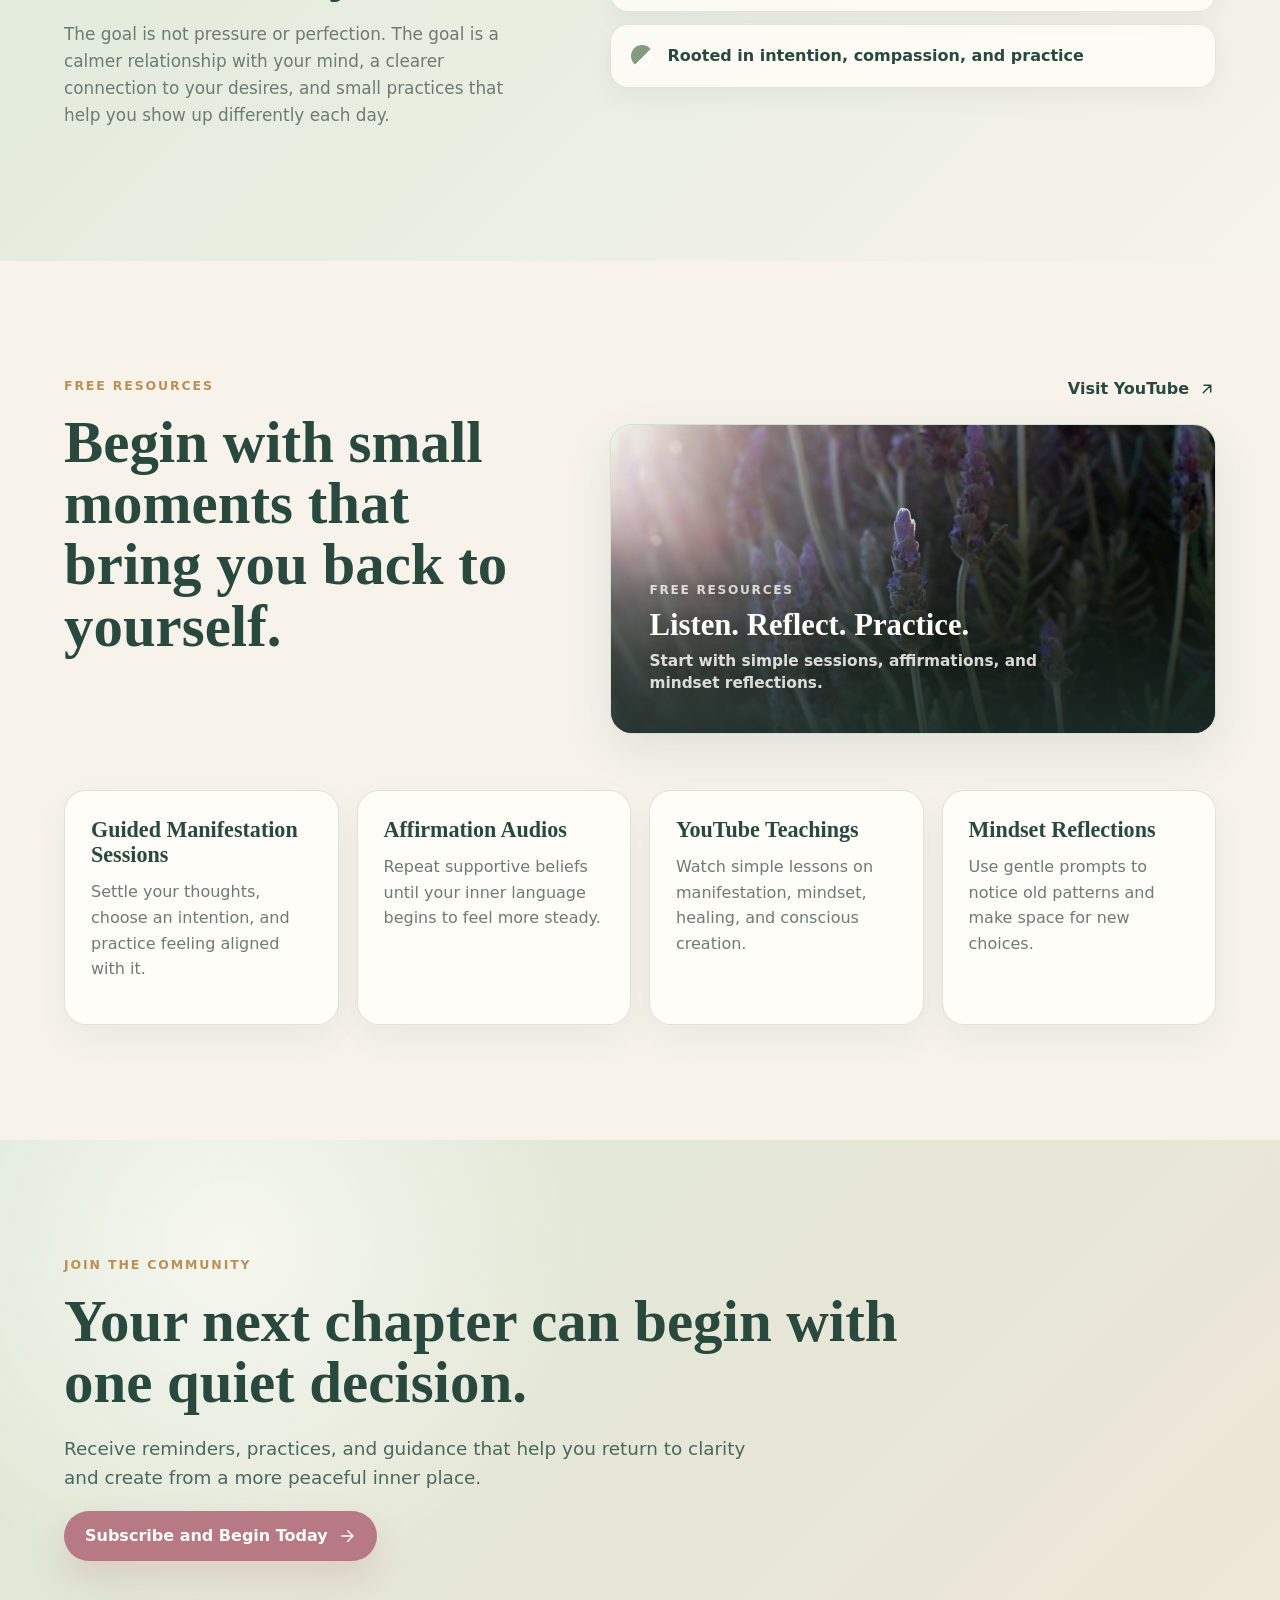
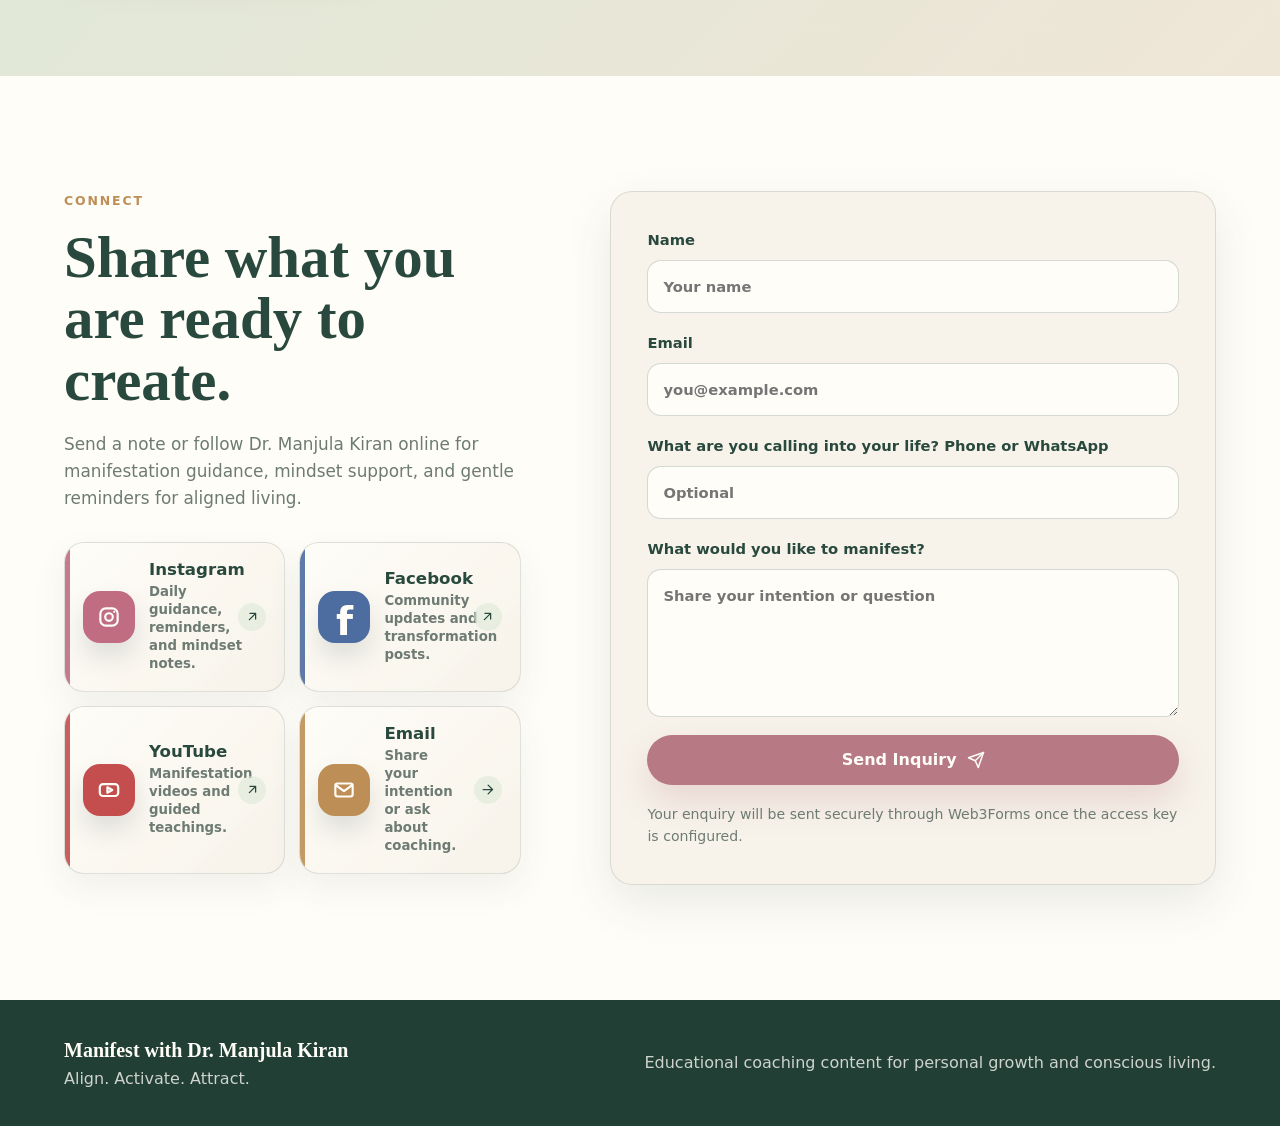
==== commit 77e347c1: "Polish contact social links" ====
--- a/align-activate-attract/index.html
+++ b/align-activate-attract/index.html
@@ -288,10 +288,70 @@
             </p>
 
             <div class="social-links" aria-label="Social links">
-              <a href="https://www.instagram.com/drmanjulakiran" target="_blank" rel="noreferrer">Instagram</a>
-              <a href="https://www.facebook.com/drmanjulakirankumar" target="_blank" rel="noreferrer">Facebook</a>
-              <a href="https://www.youtube.com/channel/UC81FrGiepPYoNcmdYstMb5A/join" target="_blank" rel="noreferrer">YouTube</a>
-              <a href="mailto:drmanjulakiran1@gmail.com">Email</a>
+              <a class="social-card social-card-instagram" href="https://www.instagram.com/drmanjulakiran" target="_blank" rel="noreferrer">
+                <span class="social-icon" aria-hidden="true">
+                  <svg viewBox="0 0 24 24">
+                    <rect x="4" y="4" width="16" height="16" rx="5" />
+                    <circle cx="12" cy="12" r="3.5" />
+                    <path d="M16.8 7.2h.01" />
+                  </svg>
+                </span>
+                <span class="social-copy">
+                  <strong>Instagram</strong>
+                  <small>Daily guidance, reminders, and mindset notes.</small>
+                </span>
+                <span class="social-arrow" aria-hidden="true">
+                  <svg viewBox="0 0 24 24">
+                    <path d="M7 17 17 7M8 7h9v9" />
+                  </svg>
+                </span>
+              </a>
+              <a class="social-card social-card-facebook" href="https://www.facebook.com/drmanjulakirankumar" target="_blank" rel="noreferrer">
+                <span class="social-icon social-icon-letter" aria-hidden="true">f</span>
+                <span class="social-copy">
+                  <strong>Facebook</strong>
+                  <small>Community updates and transformation posts.</small>
+                </span>
+                <span class="social-arrow" aria-hidden="true">
+                  <svg viewBox="0 0 24 24">
+                    <path d="M7 17 17 7M8 7h9v9" />
+                  </svg>
+                </span>
+              </a>
+              <a class="social-card social-card-youtube" href="https://www.youtube.com/channel/UC81FrGiepPYoNcmdYstMb5A/join" target="_blank" rel="noreferrer">
+                <span class="social-icon" aria-hidden="true">
+                  <svg viewBox="0 0 24 24">
+                    <rect x="3.5" y="6.5" width="17" height="11" rx="3" />
+                    <path d="m10.5 9.5 4.5 2.5-4.5 2.5Z" />
+                  </svg>
+                </span>
+                <span class="social-copy">
+                  <strong>YouTube</strong>
+                  <small>Manifestation videos and guided teachings.</small>
+                </span>
+                <span class="social-arrow" aria-hidden="true">
+                  <svg viewBox="0 0 24 24">
+                    <path d="M7 17 17 7M8 7h9v9" />
+                  </svg>
+                </span>
+              </a>
+              <a class="social-card social-card-email" href="mailto:drmanjulakiran1@gmail.com">
+                <span class="social-icon" aria-hidden="true">
+                  <svg viewBox="0 0 24 24">
+                    <rect x="4" y="6" width="16" height="12" rx="2" />
+                    <path d="m5 8 7 5 7-5" />
+                  </svg>
+                </span>
+                <span class="social-copy">
+                  <strong>Email</strong>
+                  <small>Share your intention or ask about coaching.</small>
+                </span>
+                <span class="social-arrow" aria-hidden="true">
+                  <svg viewBox="0 0 24 24">
+                    <path d="M5 12h14M13 5l7 7-7 7" />
+                  </svg>
+                </span>
+              </a>
             </div>
           </div>
 
--- a/align-activate-attract/styles.css
+++ b/align-activate-attract/styles.css
@@ -267,12 +267,13 @@
 
 .button:hover,
 .text-link:hover,
-.social-links a:hover {
+.social-card:hover {
   transform: translateY(-2px);
 }
 
 .button svg,
-.text-link svg {
+.text-link svg,
+.social-card svg {
   width: 18px;
   height: 18px;
   flex: 0 0 auto;
@@ -667,21 +668,119 @@
 }
 
 .social-links {
+  display: grid;
+  grid-template-columns: repeat(2, minmax(0, 1fr));
+  gap: 14px;
   margin-top: 30px;
 }
 
-.social-links a {
-  padding: 11px 14px;
-  color: var(--forest);
-  background: var(--ivory);
+.social-card {
+  position: relative;
+  display: grid;
+  grid-template-columns: 52px minmax(0, 1fr) 28px;
+  align-items: center;
+  gap: 14px;
+  min-height: 104px;
+  padding: 18px;
+  color: var(--forest);
+  background:
+    linear-gradient(135deg, rgba(255, 253, 248, 0.94), rgba(247, 243, 234, 0.74)),
+    var(--ivory);
   border: 1px solid var(--line);
-  border-radius: 999px;
-  font-weight: 850;
-  transition: transform 160ms ease, background 160ms ease;
-}
-
-.social-links a:hover {
-  background: var(--sage-light);
+  border-radius: 20px;
+  box-shadow: 0 14px 34px rgba(41, 73, 62, 0.07);
+  overflow: hidden;
+  transition: transform 160ms ease, background 160ms ease, border-color 160ms ease, box-shadow 160ms ease;
+}
+
+.social-card::before {
+  position: absolute;
+  inset: 0 auto 0 0;
+  width: 5px;
+  background: var(--social-accent, var(--sage));
+  content: "";
+  opacity: 0.9;
+}
+
+.social-card:hover {
+  background: var(--white);
+  border-color: rgba(41, 73, 62, 0.24);
+  box-shadow: 0 20px 46px rgba(41, 73, 62, 0.12);
+}
+
+.social-icon {
+  display: grid;
+  width: 52px;
+  height: 52px;
+  place-items: center;
+  color: var(--white);
+  background: var(--social-accent, var(--sage));
+  border-radius: 17px;
+  box-shadow: 0 14px 26px rgba(41, 73, 62, 0.14);
+}
+
+.social-icon svg {
+  width: 26px;
+  height: 26px;
+}
+
+.social-icon-letter {
+  align-items: end;
+  padding-bottom: 4px;
+  font-size: 2.45rem;
+  font-weight: 900;
+  line-height: 0.86;
+}
+
+.social-copy {
+  display: grid;
+  gap: 4px;
+}
+
+.social-copy strong {
+  color: var(--forest);
+  font-size: 1.04rem;
+  font-weight: 900;
+  line-height: 1.1;
+}
+
+.social-copy small {
+  color: var(--muted);
+  font-size: 0.83rem;
+  font-weight: 720;
+  line-height: 1.35;
+}
+
+.social-arrow {
+  display: grid;
+  width: 28px;
+  height: 28px;
+  place-items: center;
+  justify-self: end;
+  color: var(--forest);
+  background: rgba(220, 232, 215, 0.58);
+  border-radius: 50%;
+}
+
+.social-arrow svg {
+  width: 15px;
+  height: 15px;
+}
+
+.social-card-instagram {
+  --social-accent: #c06d82;
+}
+
+.social-card-facebook {
+  --social-accent: #4d6c9f;
+}
+
+.social-card-youtube {
+  --social-accent: #c44e4e;
+}
+
+.social-card-email {
+  --social-accent: #bd8f56;
 }
 
 .contact-form {
@@ -816,6 +915,10 @@
     grid-template-columns: repeat(2, minmax(0, 1fr));
   }
 
+  .social-links {
+    grid-template-columns: 1fr;
+  }
+
   .method-card {
     min-height: 290px;
   }
@@ -918,7 +1021,7 @@
   .hero-actions,
   .hero-actions .button,
   .social-links,
-  .social-links a {
+  .social-card {
     width: 100%;
   }
 
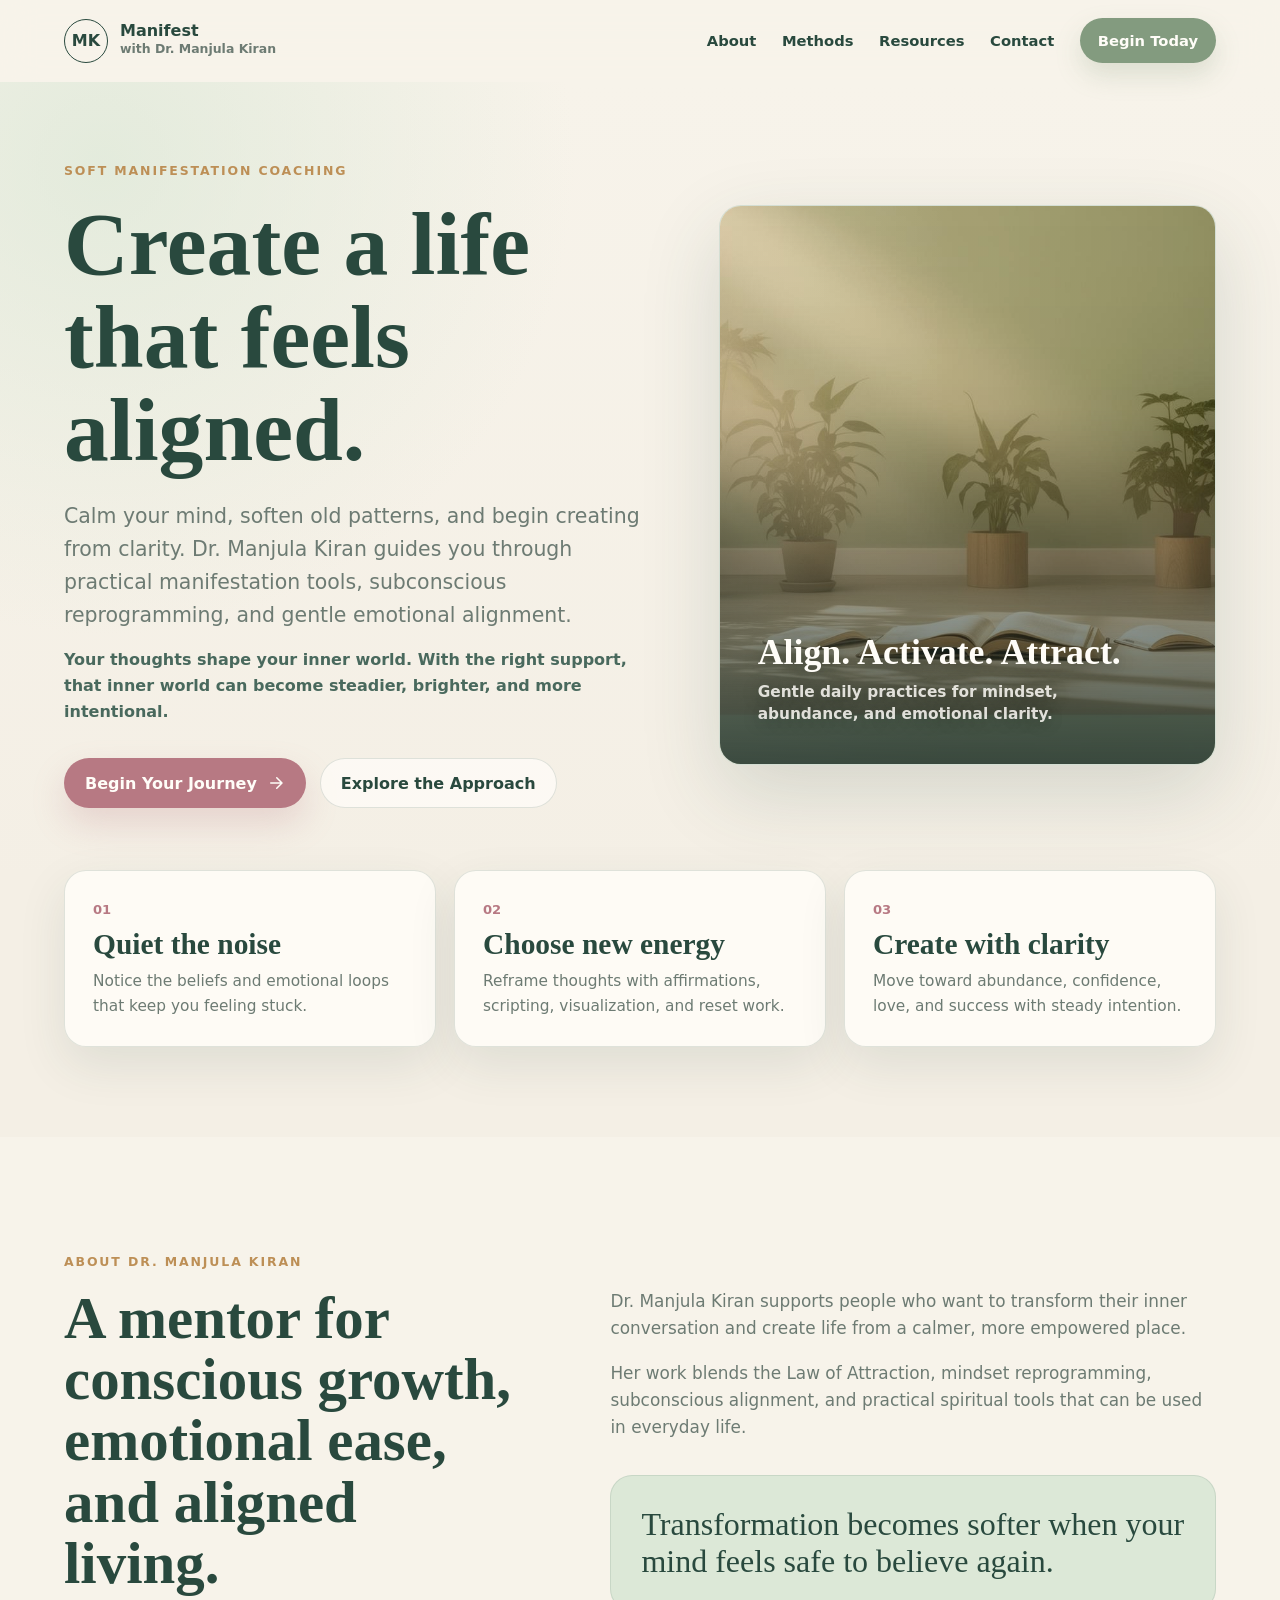
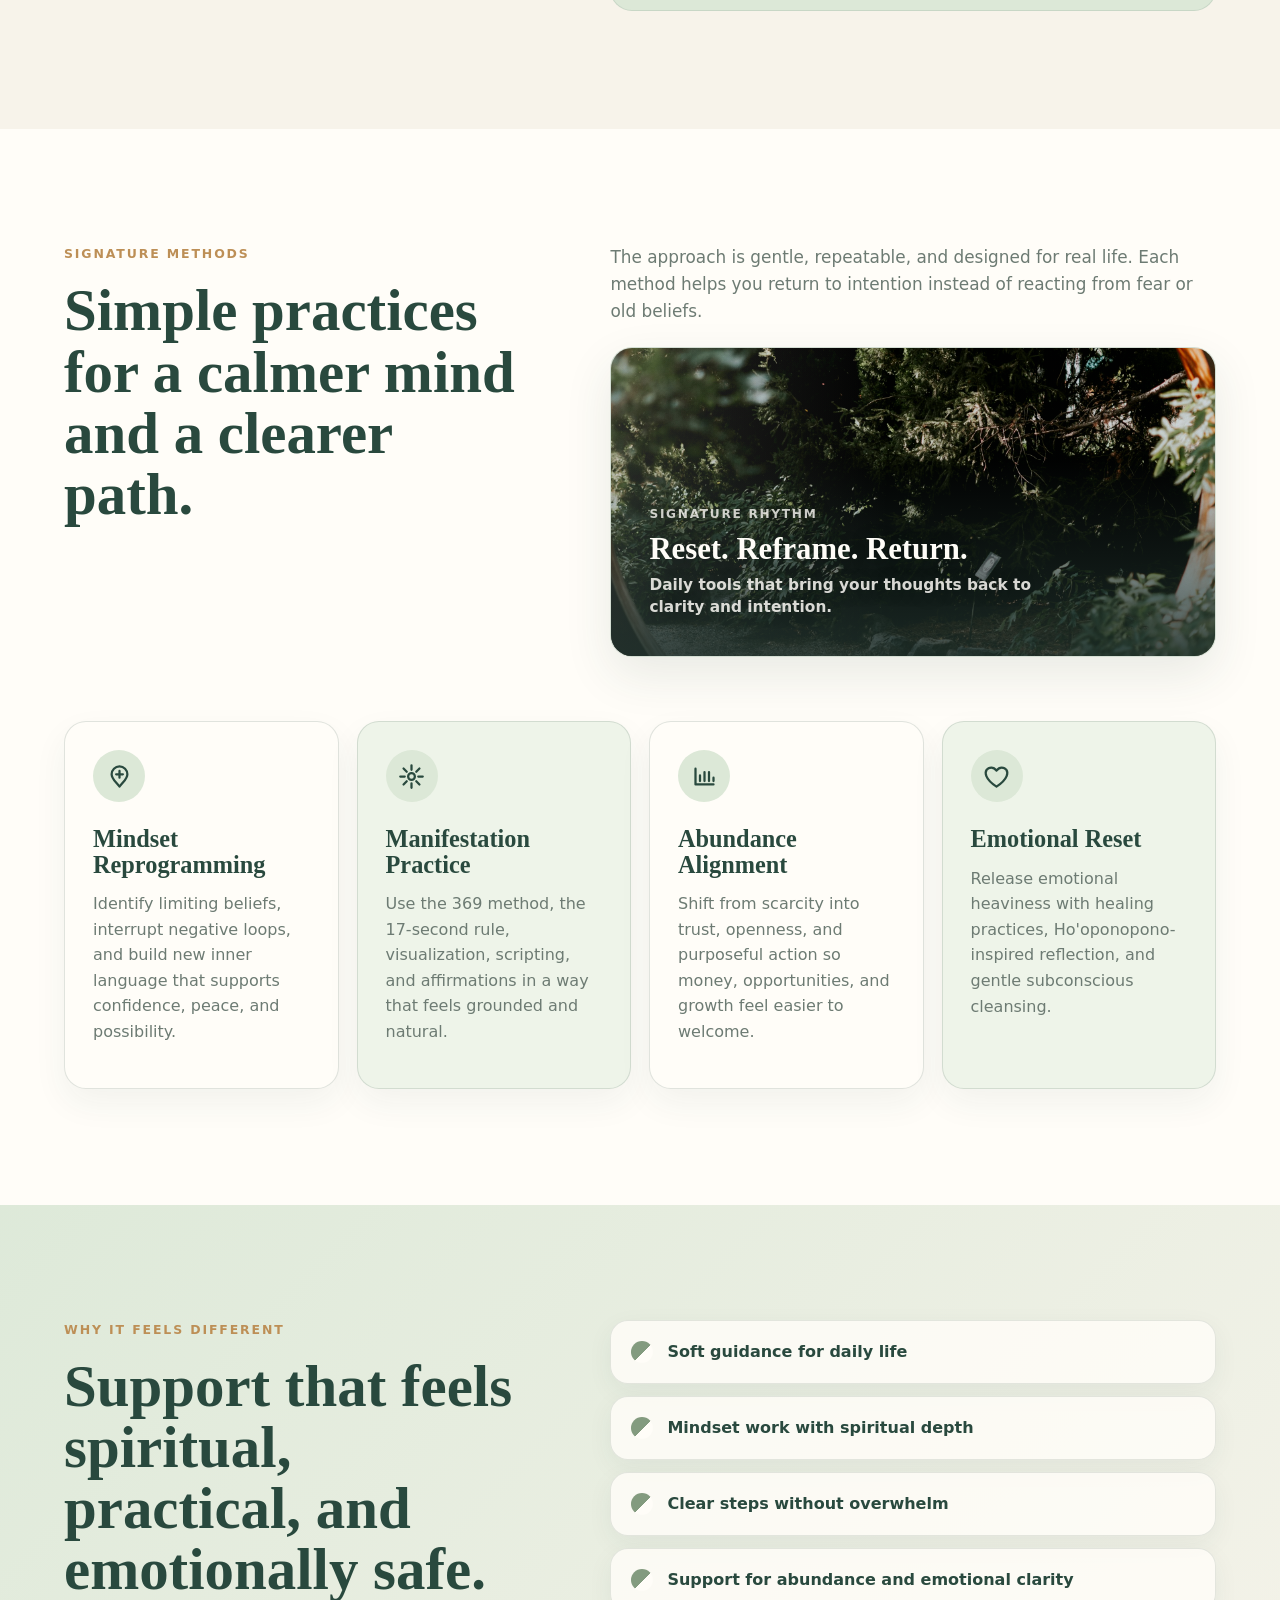
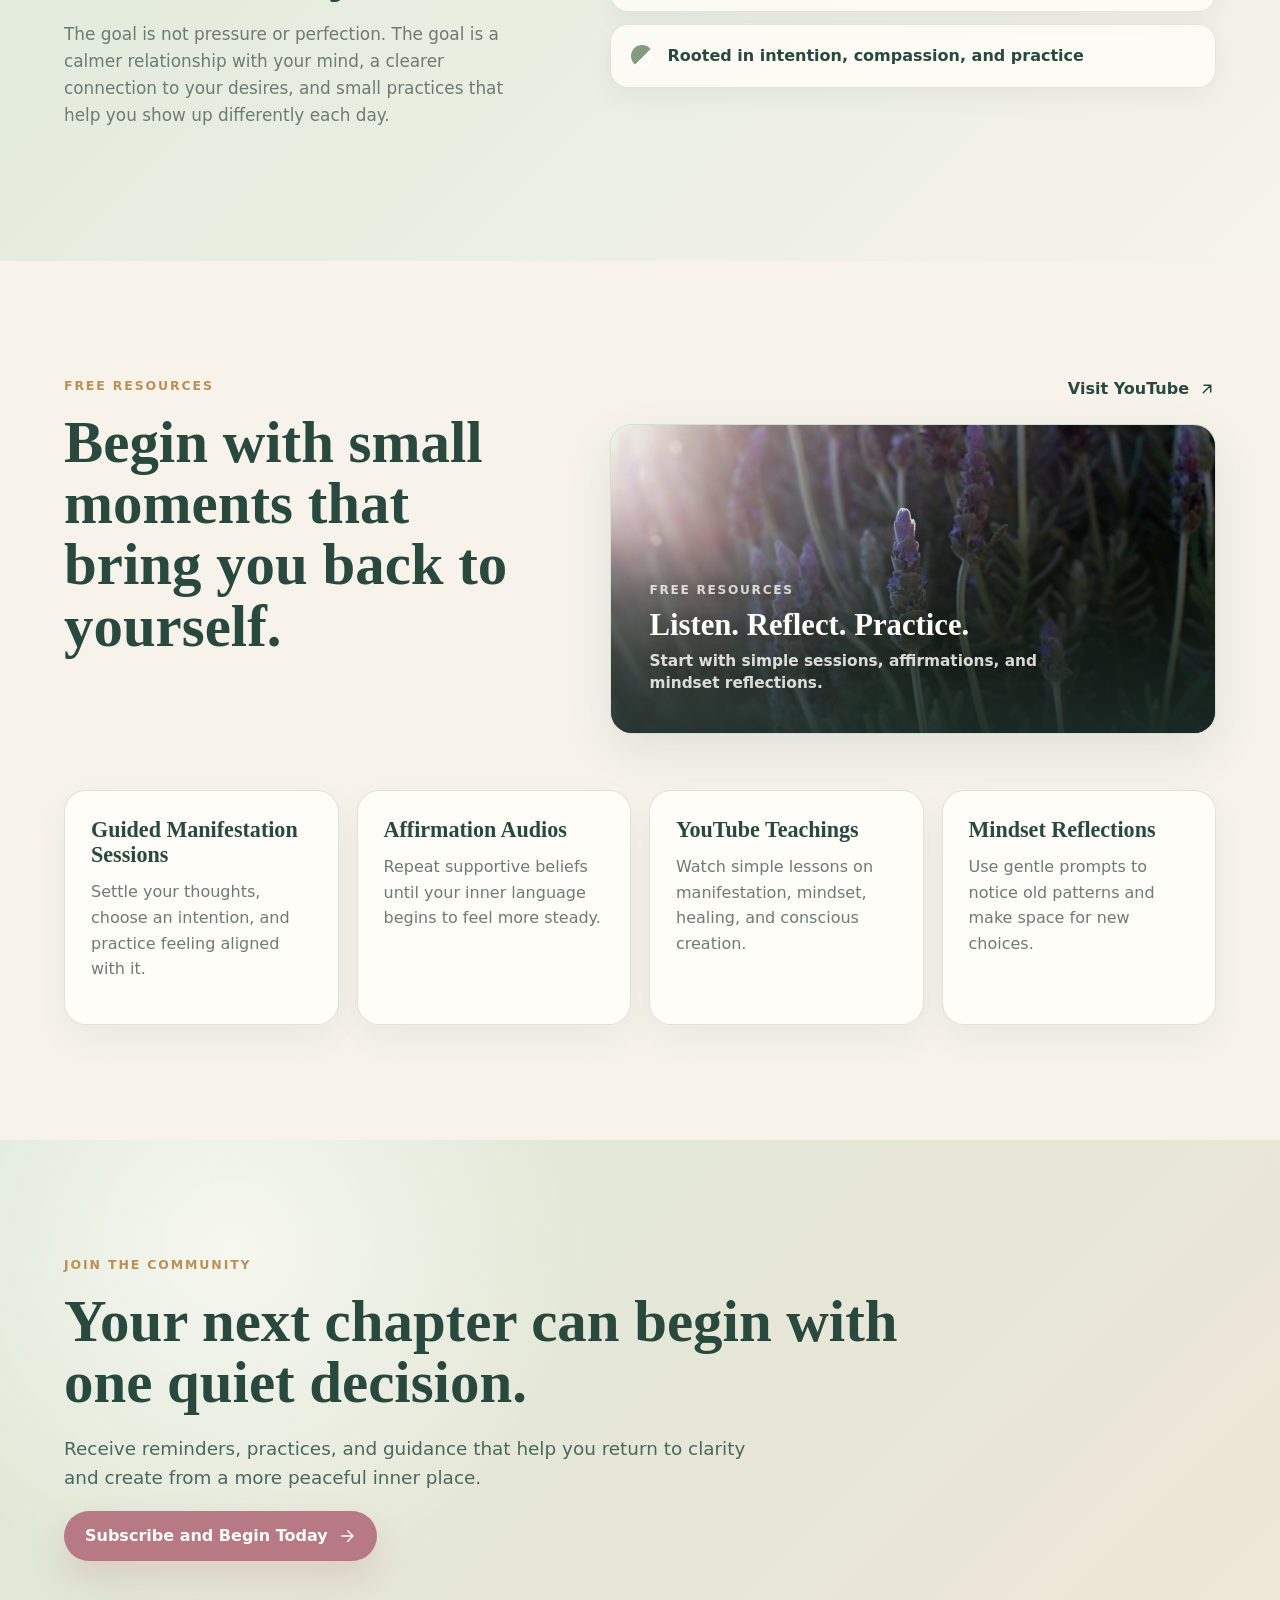
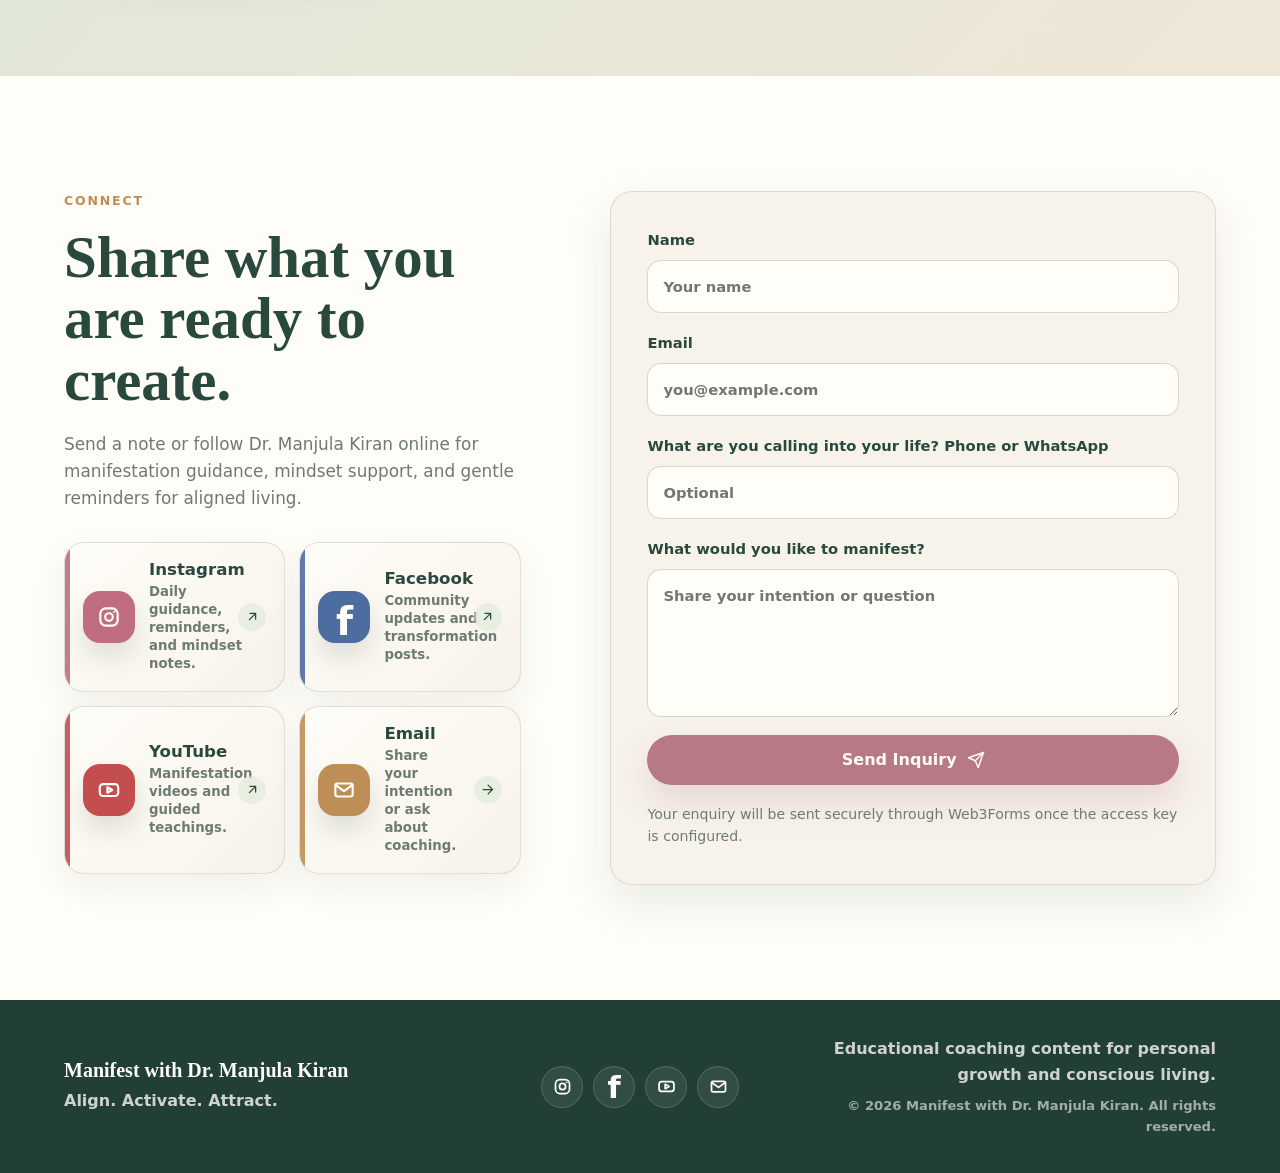
==== commit 37898cb2: "Add footer social icons" ====
--- a/align-activate-attract/index.html
+++ b/align-activate-attract/index.html
@@ -407,11 +407,40 @@
     </main>
 
     <footer class="site-footer">
-      <div>
+      <div class="footer-brand">
         <strong>Manifest with Dr. Manjula Kiran</strong>
         <p>Align. Activate. Attract.</p>
       </div>
-      <p>Educational coaching content for personal growth and conscious living.</p>
+
+      <div class="footer-socials" aria-label="Social links">
+        <a class="footer-social footer-social-instagram" href="https://www.instagram.com/drmanjulakiran" target="_blank" rel="noreferrer" aria-label="Instagram">
+          <svg aria-hidden="true" viewBox="0 0 24 24">
+            <rect x="4" y="4" width="16" height="16" rx="5" />
+            <circle cx="12" cy="12" r="3.5" />
+            <path d="M16.8 7.2h.01" />
+          </svg>
+        </a>
+        <a class="footer-social footer-social-facebook" href="https://www.facebook.com/drmanjulakirankumar" target="_blank" rel="noreferrer" aria-label="Facebook">
+          <span aria-hidden="true">f</span>
+        </a>
+        <a class="footer-social footer-social-youtube" href="https://www.youtube.com/channel/UC81FrGiepPYoNcmdYstMb5A/join" target="_blank" rel="noreferrer" aria-label="YouTube">
+          <svg aria-hidden="true" viewBox="0 0 24 24">
+            <rect x="3.5" y="6.5" width="17" height="11" rx="3" />
+            <path d="m10.5 9.5 4.5 2.5-4.5 2.5Z" />
+          </svg>
+        </a>
+        <a class="footer-social footer-social-email" href="mailto:drmanjulakiran1@gmail.com" aria-label="Email">
+          <svg aria-hidden="true" viewBox="0 0 24 24">
+            <rect x="4" y="6" width="16" height="12" rx="2" />
+            <path d="m5 8 7 5 7-5" />
+          </svg>
+        </a>
+      </div>
+
+      <div class="footer-meta">
+        <p>Educational coaching content for personal growth and conscious living.</p>
+        <small>&copy; 2026 Manifest with Dr. Manjula Kiran. All rights reserved.</small>
+      </div>
     </footer>
 
     <script src="script.js"></script>
--- a/align-activate-attract/styles.css
+++ b/align-activate-attract/styles.css
@@ -854,24 +854,108 @@
 }
 
 .site-footer {
-  display: flex;
+  display: grid;
+  grid-template-columns: minmax(240px, 1fr) auto minmax(280px, 1fr);
   align-items: center;
-  justify-content: space-between;
-  gap: 24px;
-  padding: 34px clamp(20px, 5vw, 72px);
+  gap: clamp(24px, 4vw, 54px);
+  padding: 36px clamp(20px, 5vw, 72px);
   color: rgba(255, 253, 248, 0.78);
   background: #213f35;
 }
 
-.site-footer strong {
+.footer-brand strong {
   display: block;
   color: var(--white);
   font-family: Georgia, "Times New Roman", serif;
   font-size: 1.25rem;
-}
-
-.site-footer p {
+  line-height: 1.15;
+}
+
+.site-footer p,
+.site-footer small {
   margin: 0;
+}
+
+.footer-brand p {
+  margin-top: 6px;
+  font-weight: 750;
+}
+
+.footer-socials {
+  display: flex;
+  align-items: center;
+  justify-content: center;
+  gap: 10px;
+}
+
+.footer-social {
+  display: grid;
+  width: 42px;
+  height: 42px;
+  place-items: center;
+  color: var(--white);
+  background: rgba(255, 253, 248, 0.08);
+  border: 1px solid rgba(255, 253, 248, 0.16);
+  border-radius: 50%;
+  transition: transform 160ms ease, background 160ms ease, border-color 160ms ease;
+}
+
+.footer-social:hover {
+  color: var(--white);
+  background: var(--footer-social-accent, var(--sage));
+  border-color: transparent;
+  transform: translateY(-2px);
+}
+
+.footer-social svg {
+  width: 21px;
+  height: 21px;
+  fill: none;
+  stroke: currentColor;
+  stroke-linecap: round;
+  stroke-linejoin: round;
+  stroke-width: 2;
+}
+
+.footer-social span {
+  display: block;
+  font-size: 1.9rem;
+  font-weight: 900;
+  line-height: 0.82;
+  transform: translateY(2px);
+}
+
+.footer-social-instagram {
+  --footer-social-accent: #c06d82;
+}
+
+.footer-social-facebook {
+  --footer-social-accent: #4d6c9f;
+}
+
+.footer-social-youtube {
+  --footer-social-accent: #c44e4e;
+}
+
+.footer-social-email {
+  --footer-social-accent: #bd8f56;
+}
+
+.footer-meta {
+  display: grid;
+  justify-items: end;
+  gap: 8px;
+  text-align: right;
+}
+
+.footer-meta p {
+  font-weight: 720;
+}
+
+.footer-meta small {
+  color: rgba(255, 253, 248, 0.58);
+  font-size: 0.82rem;
+  font-weight: 720;
 }
 
 .reveal {
@@ -1002,7 +1086,17 @@
 
   .site-footer {
     align-items: flex-start;
-    flex-direction: column;
+    grid-template-columns: 1fr;
+    justify-items: start;
+  }
+
+  .footer-socials {
+    justify-content: flex-start;
+  }
+
+  .footer-meta {
+    justify-items: start;
+    text-align: left;
   }
 }
 
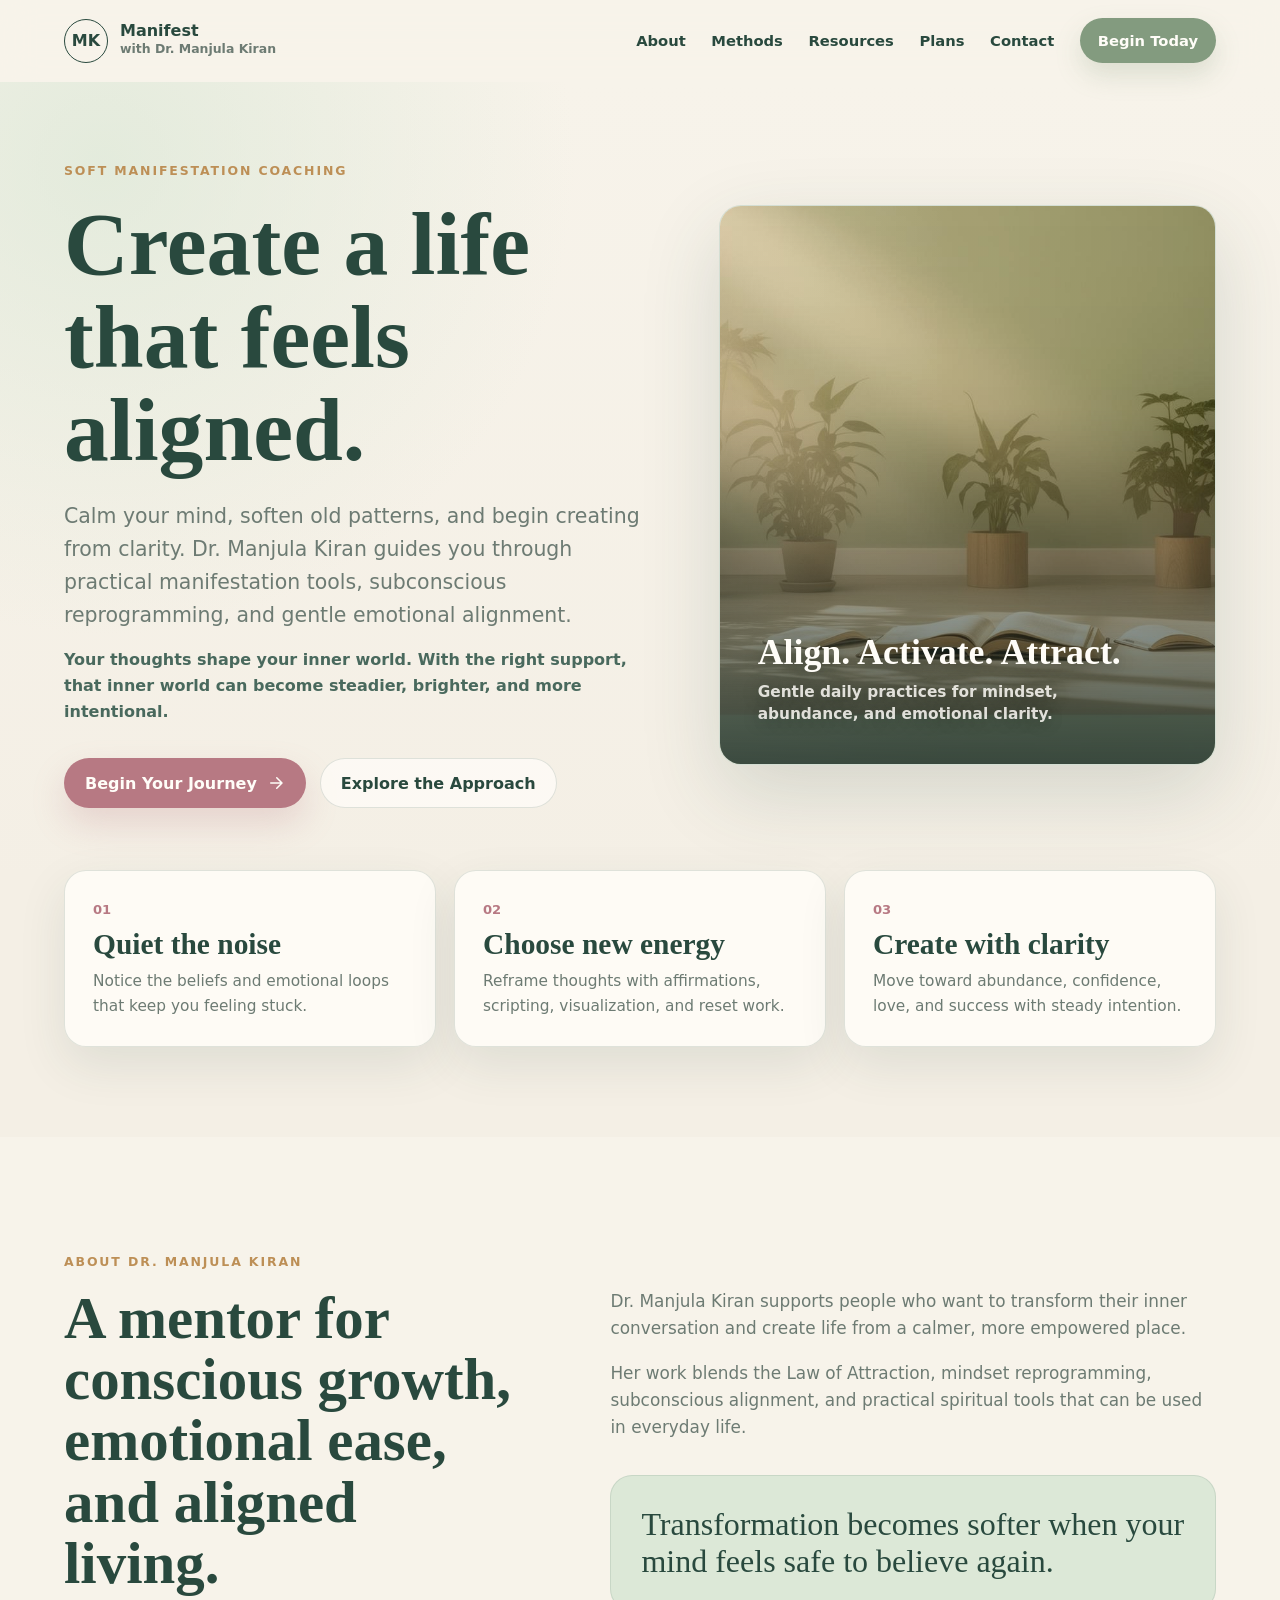
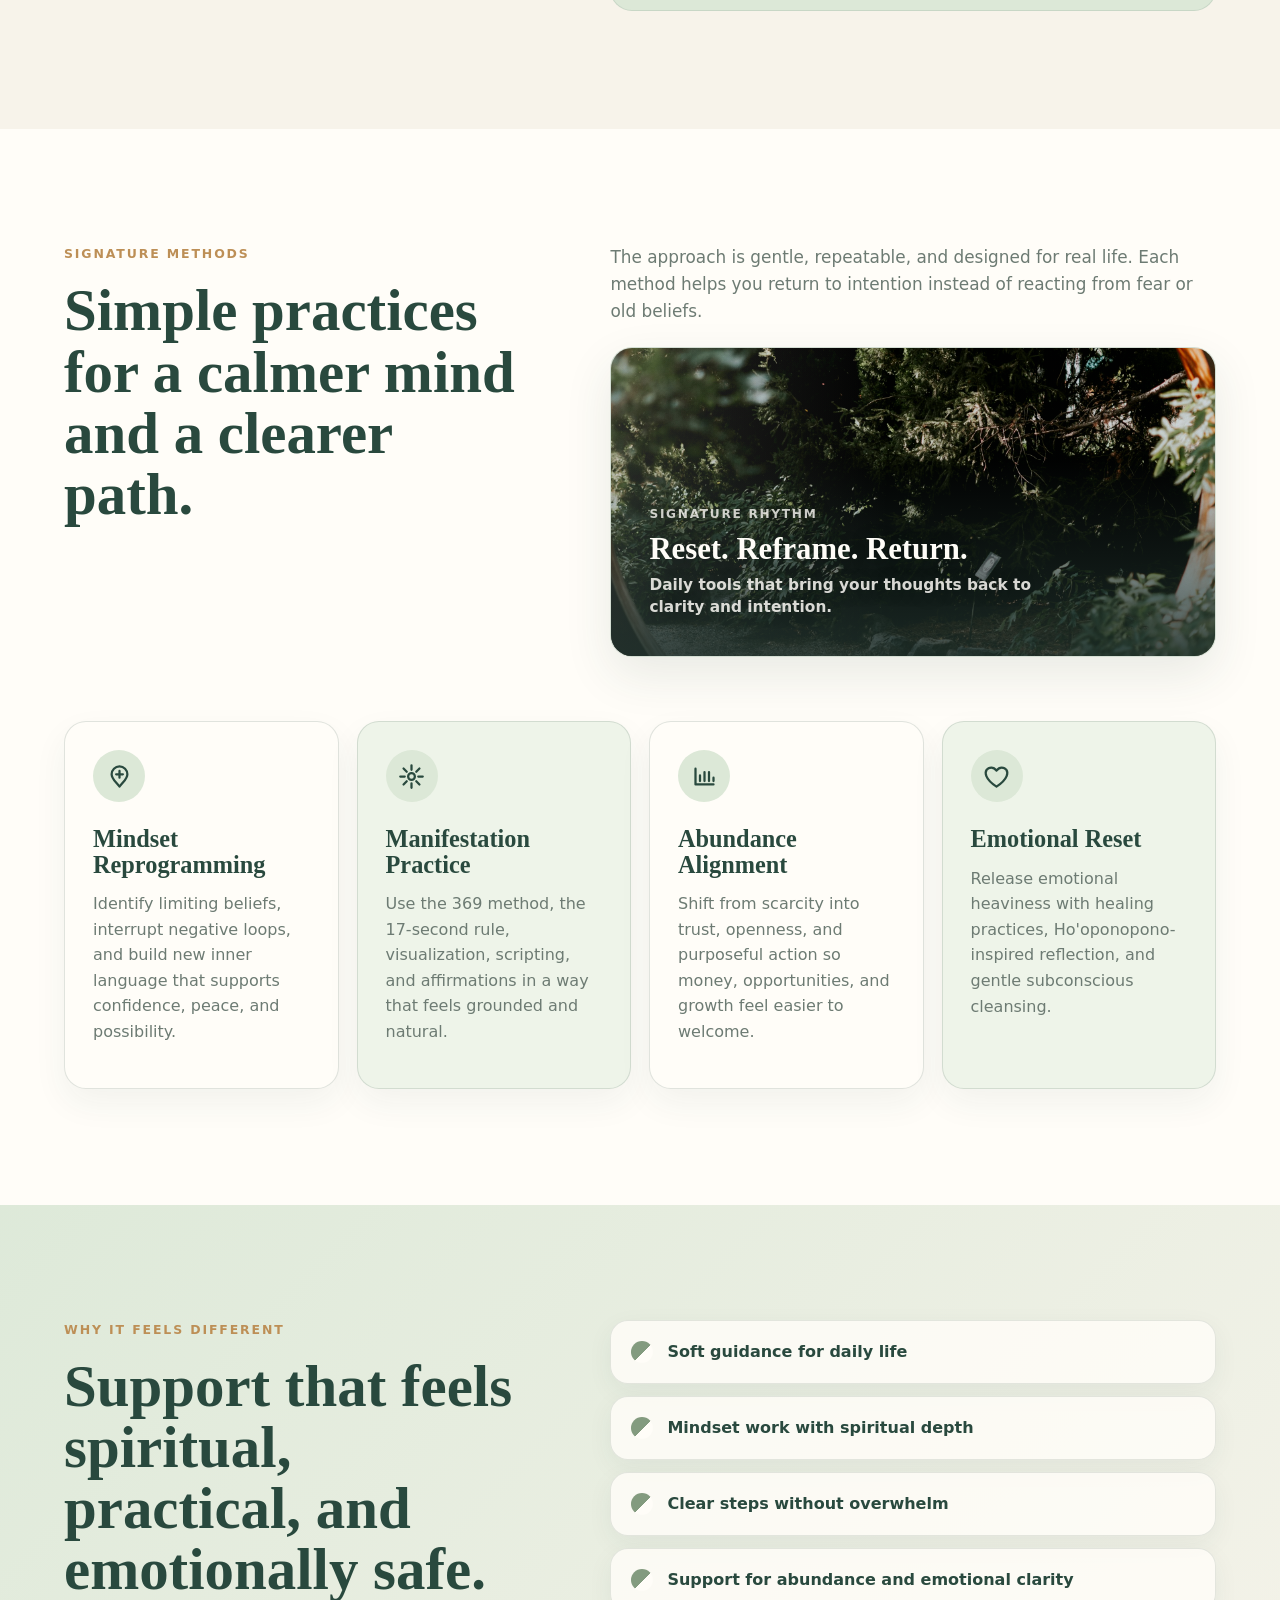
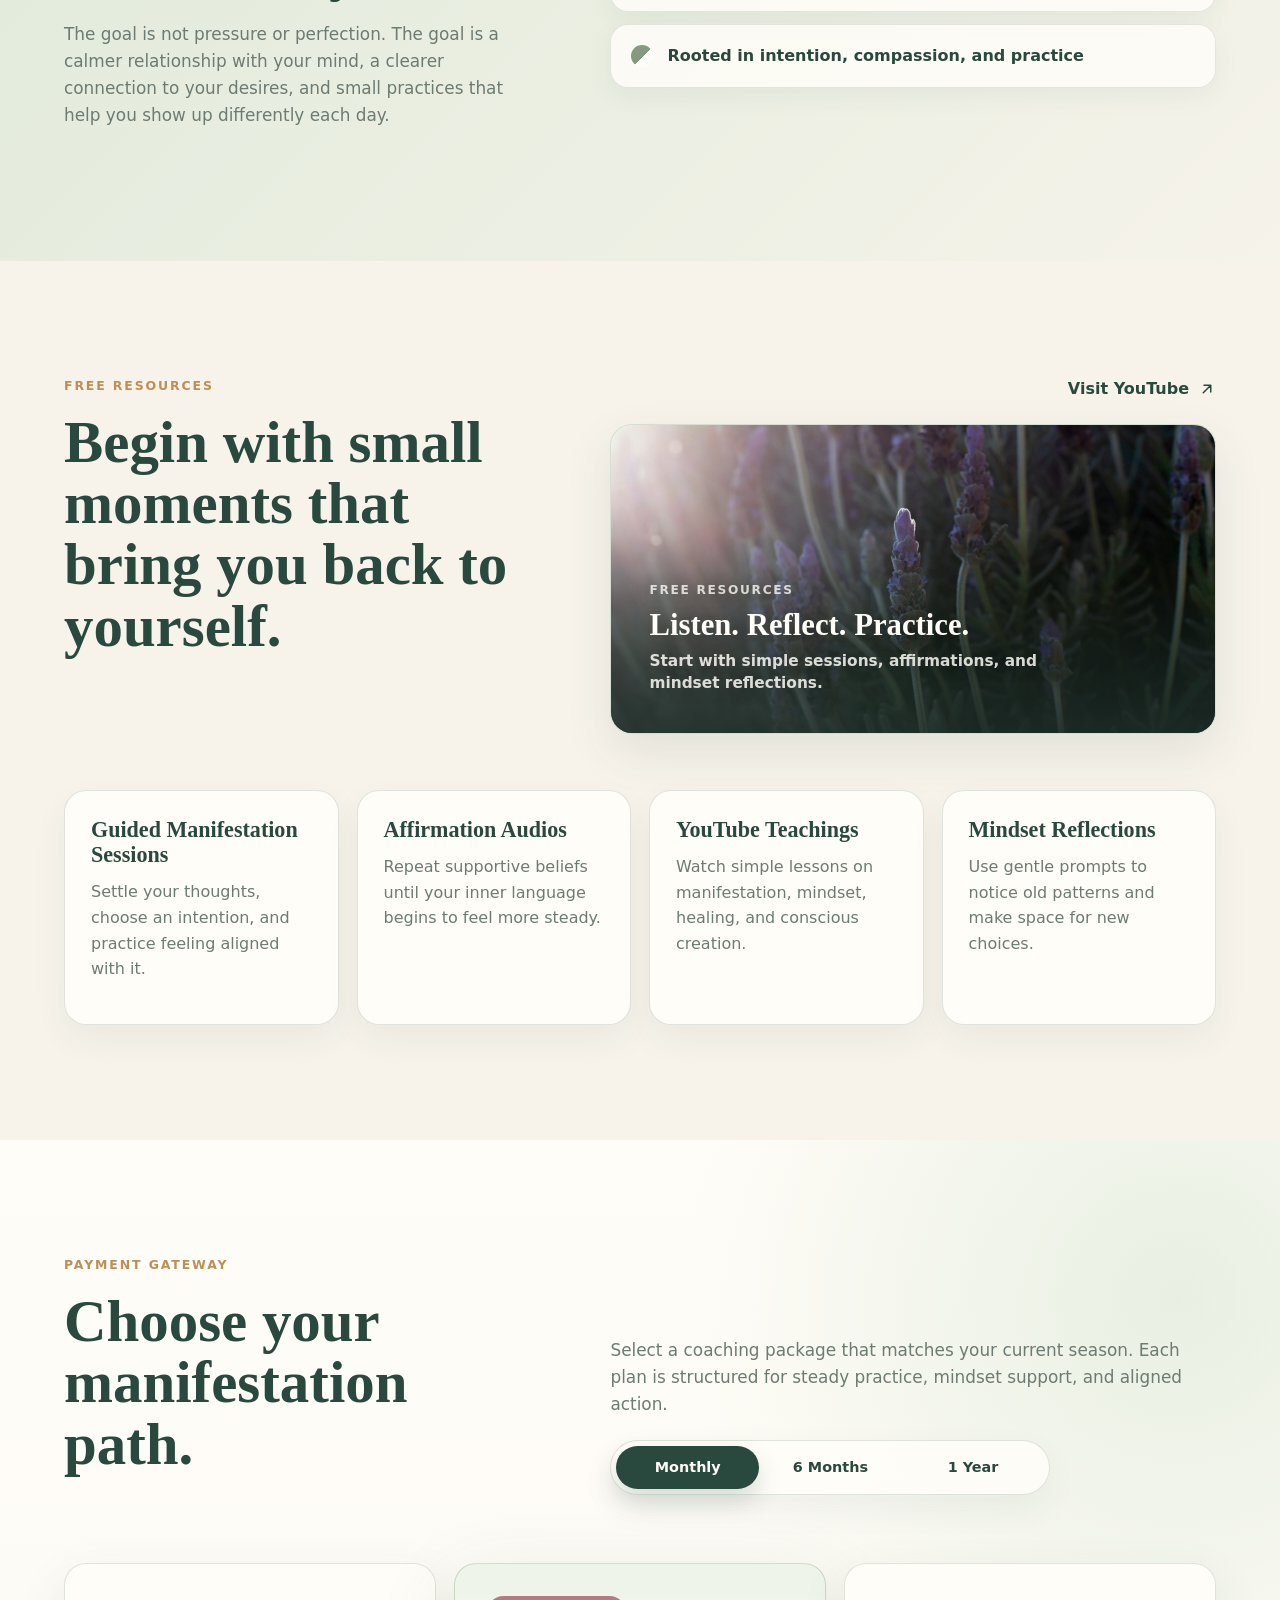
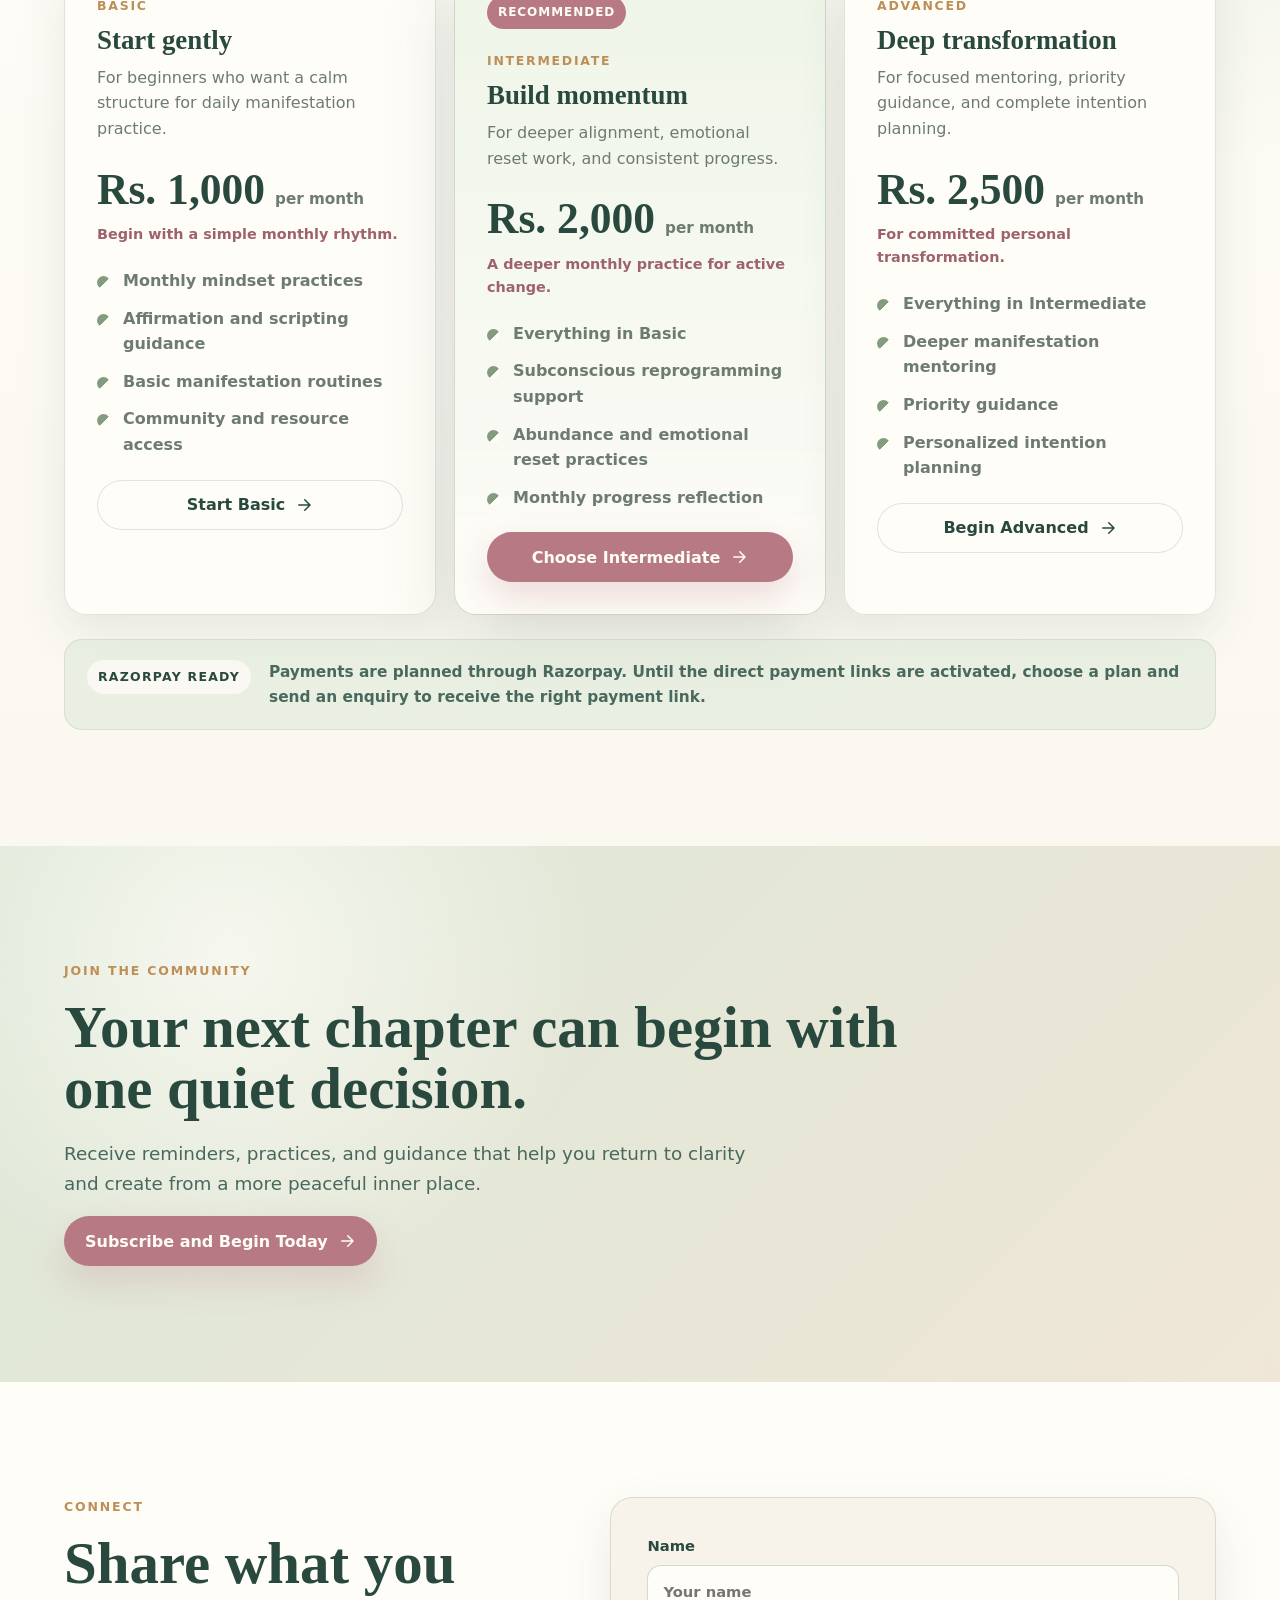
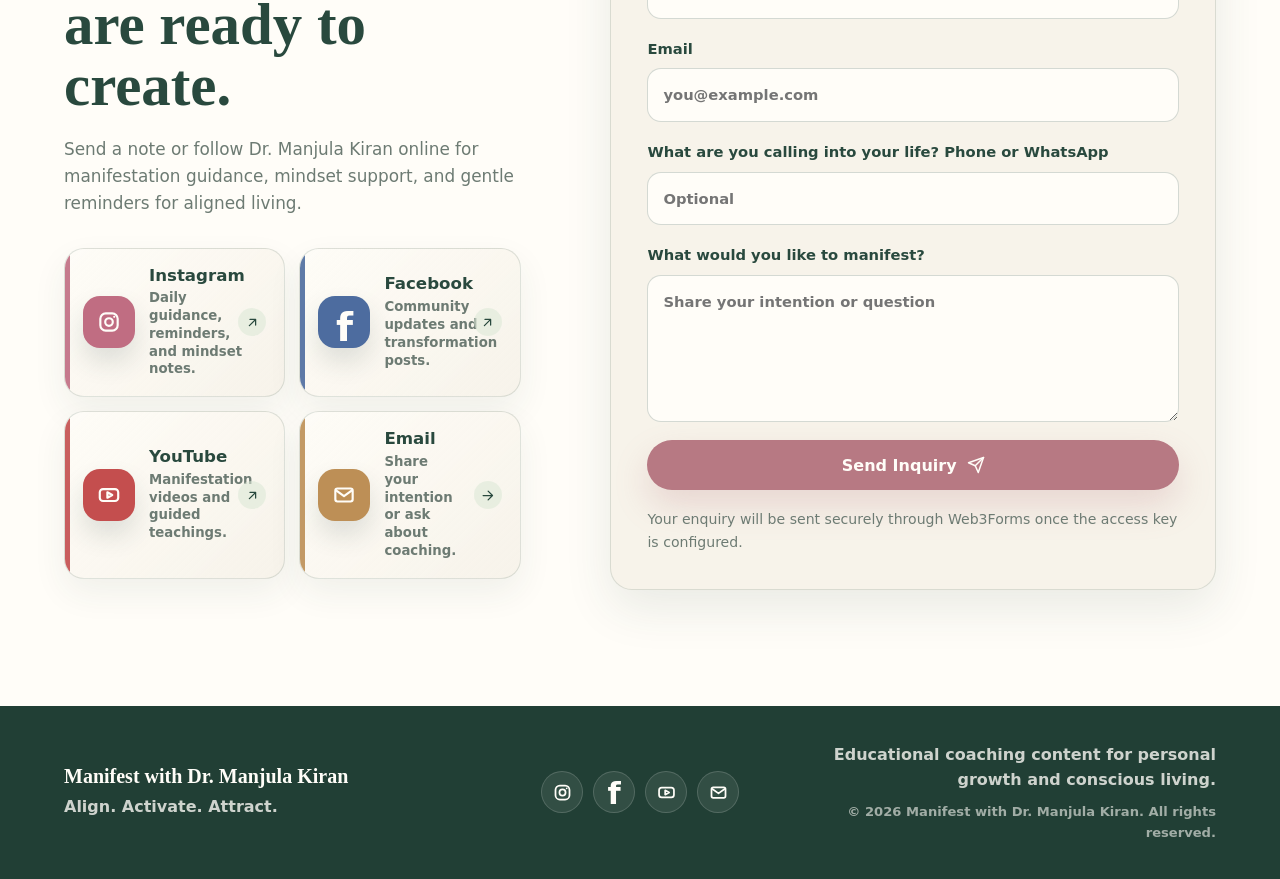
==== commit 6b69f2bb: "Add payment plans track" ====
--- a/align-activate-attract/index.html
+++ b/align-activate-attract/index.html
@@ -34,6 +34,7 @@
         <a href="#about">About</a>
         <a href="#methods">Methods</a>
         <a href="#resources">Resources</a>
+        <a href="#plans">Plans</a>
         <a href="#contact">Contact</a>
         <a class="nav-cta" href="#contact">Begin Today</a>
       </nav>
@@ -257,6 +258,160 @@
             <strong>Mindset Reflections</strong>
             <p>Use gentle prompts to notice old patterns and make space for new choices.</p>
           </article>
+        </div>
+      </section>
+
+      <section class="section plans" id="plans">
+        <div class="section-top plans-top reveal">
+          <div>
+            <div class="section-kicker">Payment Gateway</div>
+            <h2>Choose your manifestation path.</h2>
+          </div>
+          <div class="plans-intro">
+            <p>
+              Select a coaching package that matches your current season. Each plan is
+              structured for steady practice, mindset support, and aligned action.
+            </p>
+            <div class="billing-toggle" aria-label="Choose billing duration">
+              <button class="is-active" type="button" data-billing-option="monthly">Monthly</button>
+              <button type="button" data-billing-option="six">6 Months</button>
+              <button type="button" data-billing-option="year">1 Year</button>
+            </div>
+          </div>
+        </div>
+
+        <div class="plan-grid" data-plan-grid>
+          <article
+            class="plan-card reveal"
+            data-plan-card
+            data-plan-name="Basic"
+            data-price-monthly="Rs. 1,000"
+            data-price-six="Rs. 5,000"
+            data-price-year="Rs. 8,000"
+            data-label-monthly="per month"
+            data-label-six="for 6 months"
+            data-label-year="for 1 year"
+            data-save-monthly="Begin with a simple monthly rhythm."
+            data-save-six="Save Rs. 1,000 compared with monthly billing."
+            data-save-year="Save Rs. 4,000 compared with monthly billing."
+            data-link-monthly=""
+            data-link-six=""
+            data-link-year=""
+          >
+            <div class="plan-card-top">
+              <span>Basic</span>
+              <strong>Start gently</strong>
+              <p>For beginners who want a calm structure for daily manifestation practice.</p>
+            </div>
+            <div class="plan-price">
+              <strong data-plan-price>Rs. 1,000</strong>
+              <span data-plan-label>per month</span>
+            </div>
+            <p class="plan-saving" data-plan-saving>Begin with a simple monthly rhythm.</p>
+            <ul>
+              <li>Monthly mindset practices</li>
+              <li>Affirmation and scripting guidance</li>
+              <li>Basic manifestation routines</li>
+              <li>Community and resource access</li>
+            </ul>
+            <a class="button button-secondary plan-button" href="#contact" data-plan-button>
+              Start Basic
+              <svg aria-hidden="true" viewBox="0 0 24 24">
+                <path d="M5 12h14M13 5l7 7-7 7" />
+              </svg>
+            </a>
+          </article>
+
+          <article
+            class="plan-card plan-card-featured reveal"
+            data-plan-card
+            data-plan-name="Intermediate"
+            data-price-monthly="Rs. 2,000"
+            data-price-six="Rs. 7,000"
+            data-price-year="Rs. 10,000"
+            data-label-monthly="per month"
+            data-label-six="for 6 months"
+            data-label-year="for 1 year"
+            data-save-monthly="A deeper monthly practice for active change."
+            data-save-six="Save Rs. 5,000 compared with monthly billing."
+            data-save-year="Save Rs. 14,000 compared with monthly billing."
+            data-link-monthly=""
+            data-link-six=""
+            data-link-year=""
+          >
+            <div class="plan-badge">Recommended</div>
+            <div class="plan-card-top">
+              <span>Intermediate</span>
+              <strong>Build momentum</strong>
+              <p>For deeper alignment, emotional reset work, and consistent progress.</p>
+            </div>
+            <div class="plan-price">
+              <strong data-plan-price>Rs. 2,000</strong>
+              <span data-plan-label>per month</span>
+            </div>
+            <p class="plan-saving" data-plan-saving>A deeper monthly practice for active change.</p>
+            <ul>
+              <li>Everything in Basic</li>
+              <li>Subconscious reprogramming support</li>
+              <li>Abundance and emotional reset practices</li>
+              <li>Monthly progress reflection</li>
+            </ul>
+            <a class="button button-primary plan-button" href="#contact" data-plan-button>
+              Choose Intermediate
+              <svg aria-hidden="true" viewBox="0 0 24 24">
+                <path d="M5 12h14M13 5l7 7-7 7" />
+              </svg>
+            </a>
+          </article>
+
+          <article
+            class="plan-card reveal"
+            data-plan-card
+            data-plan-name="Advanced"
+            data-price-monthly="Rs. 2,500"
+            data-price-six="Rs. 8,000"
+            data-price-year="Rs. 12,000"
+            data-label-monthly="per month"
+            data-label-six="for 6 months"
+            data-label-year="for 1 year"
+            data-save-monthly="For committed personal transformation."
+            data-save-six="Save Rs. 7,000 compared with monthly billing."
+            data-save-year="Save Rs. 18,000 compared with monthly billing."
+            data-link-monthly=""
+            data-link-six=""
+            data-link-year=""
+          >
+            <div class="plan-card-top">
+              <span>Advanced</span>
+              <strong>Deep transformation</strong>
+              <p>For focused mentoring, priority guidance, and complete intention planning.</p>
+            </div>
+            <div class="plan-price">
+              <strong data-plan-price>Rs. 2,500</strong>
+              <span data-plan-label>per month</span>
+            </div>
+            <p class="plan-saving" data-plan-saving>For committed personal transformation.</p>
+            <ul>
+              <li>Everything in Intermediate</li>
+              <li>Deeper manifestation mentoring</li>
+              <li>Priority guidance</li>
+              <li>Personalized intention planning</li>
+            </ul>
+            <a class="button button-secondary plan-button" href="#contact" data-plan-button>
+              Begin Advanced
+              <svg aria-hidden="true" viewBox="0 0 24 24">
+                <path d="M5 12h14M13 5l7 7-7 7" />
+              </svg>
+            </a>
+          </article>
+        </div>
+
+        <div class="payment-note reveal">
+          <span>Razorpay ready</span>
+          <p>
+            Payments are planned through Razorpay. Until the direct payment links are
+            activated, choose a plan and send an enquiry to receive the right payment link.
+          </p>
         </div>
       </section>
 
@@ -443,6 +598,6 @@
       </div>
     </footer>
 
-    <script src="script.js"></script>
+    <script src="script.js?v=track3-payment"></script>
   </body>
 </html>
--- a/align-activate-attract/styles.css
+++ b/align-activate-attract/styles.css
@@ -641,6 +641,220 @@
   color: var(--muted);
 }
 
+.plans {
+  background:
+    radial-gradient(circle at 92% 12%, rgba(220, 232, 215, 0.64), transparent 30%),
+    linear-gradient(180deg, var(--white), var(--ivory-soft));
+}
+
+.plans-top {
+  align-items: end;
+}
+
+.plans-intro {
+  display: grid;
+  gap: 22px;
+  align-content: end;
+}
+
+.plans-intro p {
+  margin: 0;
+  color: var(--muted);
+  font-size: clamp(1rem, 1.32vw, 1.14rem);
+}
+
+.billing-toggle {
+  display: inline-grid;
+  grid-template-columns: repeat(3, minmax(0, 1fr));
+  width: min(100%, 440px);
+  padding: 5px;
+  background: rgba(255, 253, 248, 0.88);
+  border: 1px solid var(--line);
+  border-radius: 999px;
+  box-shadow: 0 14px 34px rgba(41, 73, 62, 0.06);
+}
+
+.billing-toggle button {
+  min-height: 42px;
+  padding: 10px 14px;
+  color: var(--forest);
+  background: transparent;
+  border: 0;
+  border-radius: 999px;
+  cursor: pointer;
+  font-size: 0.9rem;
+  font-weight: 900;
+  transition: background 160ms ease, color 160ms ease, box-shadow 160ms ease;
+}
+
+.billing-toggle button.is-active {
+  color: var(--white);
+  background: var(--forest);
+  box-shadow: 0 12px 24px rgba(41, 73, 62, 0.18);
+}
+
+.plan-grid {
+  display: grid;
+  grid-template-columns: repeat(3, minmax(0, 1fr));
+  gap: 18px;
+  margin-top: clamp(38px, 6vw, 68px);
+}
+
+.plan-card {
+  position: relative;
+  display: grid;
+  gap: 22px;
+  min-height: 590px;
+  align-content: start;
+  padding: clamp(24px, 3vw, 32px);
+  color: var(--forest);
+  background: rgba(255, 253, 248, 0.92);
+  border: 1px solid var(--line);
+  border-radius: var(--radius);
+  box-shadow: var(--shadow-soft);
+}
+
+.plan-card-featured {
+  background:
+    linear-gradient(180deg, rgba(238, 244, 233, 0.98), rgba(255, 253, 248, 0.94)),
+    var(--sage-pale);
+  border-color: rgba(131, 155, 127, 0.34);
+  box-shadow: var(--shadow-lifted);
+}
+
+.plan-badge {
+  justify-self: start;
+  padding: 7px 11px;
+  color: var(--white);
+  background: var(--rose);
+  border-radius: 999px;
+  font-size: 0.75rem;
+  font-weight: 900;
+  letter-spacing: 0.08em;
+  text-transform: uppercase;
+}
+
+.plan-card-top {
+  display: grid;
+  gap: 10px;
+}
+
+.plan-card-top > span {
+  color: var(--gold);
+  font-size: 0.78rem;
+  font-weight: 900;
+  letter-spacing: 0.14em;
+  text-transform: uppercase;
+}
+
+.plan-card-top strong,
+.plan-price strong {
+  font-family: Georgia, "Times New Roman", serif;
+}
+
+.plan-card-top strong {
+  color: var(--forest);
+  font-size: clamp(1.55rem, 2.1vw, 2rem);
+  line-height: 1.08;
+}
+
+.plan-card-top p {
+  margin: 0;
+  color: var(--muted);
+}
+
+.plan-price {
+  display: flex;
+  align-items: baseline;
+  gap: 10px;
+  padding-top: 4px;
+}
+
+.plan-price strong {
+  color: var(--forest);
+  font-size: clamp(2.15rem, 3.4vw, 3.25rem);
+  line-height: 1;
+}
+
+.plan-price span {
+  color: var(--muted);
+  font-size: 0.95rem;
+  font-weight: 850;
+}
+
+.plan-saving {
+  margin: -10px 0 0;
+  color: var(--rose-dark);
+  font-size: 0.9rem;
+  font-weight: 850;
+}
+
+.plan-card ul {
+  display: grid;
+  gap: 12px;
+  padding: 0;
+  margin: 0;
+  list-style: none;
+}
+
+.plan-card li {
+  position: relative;
+  padding-left: 26px;
+  color: var(--muted);
+  font-weight: 720;
+}
+
+.plan-card li::before {
+  position: absolute;
+  top: 0.5em;
+  left: 0;
+  width: 13px;
+  height: 13px;
+  background:
+    linear-gradient(135deg, transparent 54%, var(--white) 55%),
+    var(--sage);
+  border-radius: 50%;
+  content: "";
+}
+
+.plan-button {
+  align-self: end;
+  width: 100%;
+  margin-top: auto;
+}
+
+.payment-note {
+  display: grid;
+  grid-template-columns: auto minmax(0, 1fr);
+  gap: 18px;
+  align-items: start;
+  margin-top: 24px;
+  padding: 20px 22px;
+  color: var(--forest);
+  background: rgba(220, 232, 215, 0.56);
+  border: 1px solid rgba(41, 73, 62, 0.1);
+  border-radius: 18px;
+}
+
+.payment-note span {
+  padding: 7px 11px;
+  color: var(--forest);
+  background: rgba(255, 253, 248, 0.72);
+  border-radius: 999px;
+  font-size: 0.78rem;
+  font-weight: 900;
+  letter-spacing: 0.1em;
+  text-transform: uppercase;
+  white-space: nowrap;
+}
+
+.payment-note p {
+  margin: 0;
+  color: var(--forest-soft);
+  font-size: 0.96rem;
+  font-weight: 720;
+}
+
 .community {
   padding: clamp(70px, 9vw, 118px) clamp(20px, 5vw, 72px);
   color: var(--forest);
@@ -999,6 +1213,14 @@
     grid-template-columns: repeat(2, minmax(0, 1fr));
   }
 
+  .plan-grid {
+    grid-template-columns: 1fr;
+  }
+
+  .plan-card {
+    min-height: auto;
+  }
+
   .social-links {
     grid-template-columns: 1fr;
   }
@@ -1075,6 +1297,14 @@
     min-height: 280px;
   }
 
+  .plans-top {
+    align-items: start;
+  }
+
+  .payment-note {
+    grid-template-columns: 1fr;
+  }
+
   .intention-strip {
     grid-template-columns: 1fr;
     margin-top: 0;
@@ -1123,6 +1353,20 @@
     min-height: 360px;
   }
 
+  .billing-toggle {
+    grid-template-columns: 1fr;
+    border-radius: 18px;
+  }
+
+  .billing-toggle button {
+    border-radius: 14px;
+  }
+
+  .plan-price {
+    display: grid;
+    gap: 4px;
+  }
+
   .hero-note {
     right: 20px;
     bottom: 20px;
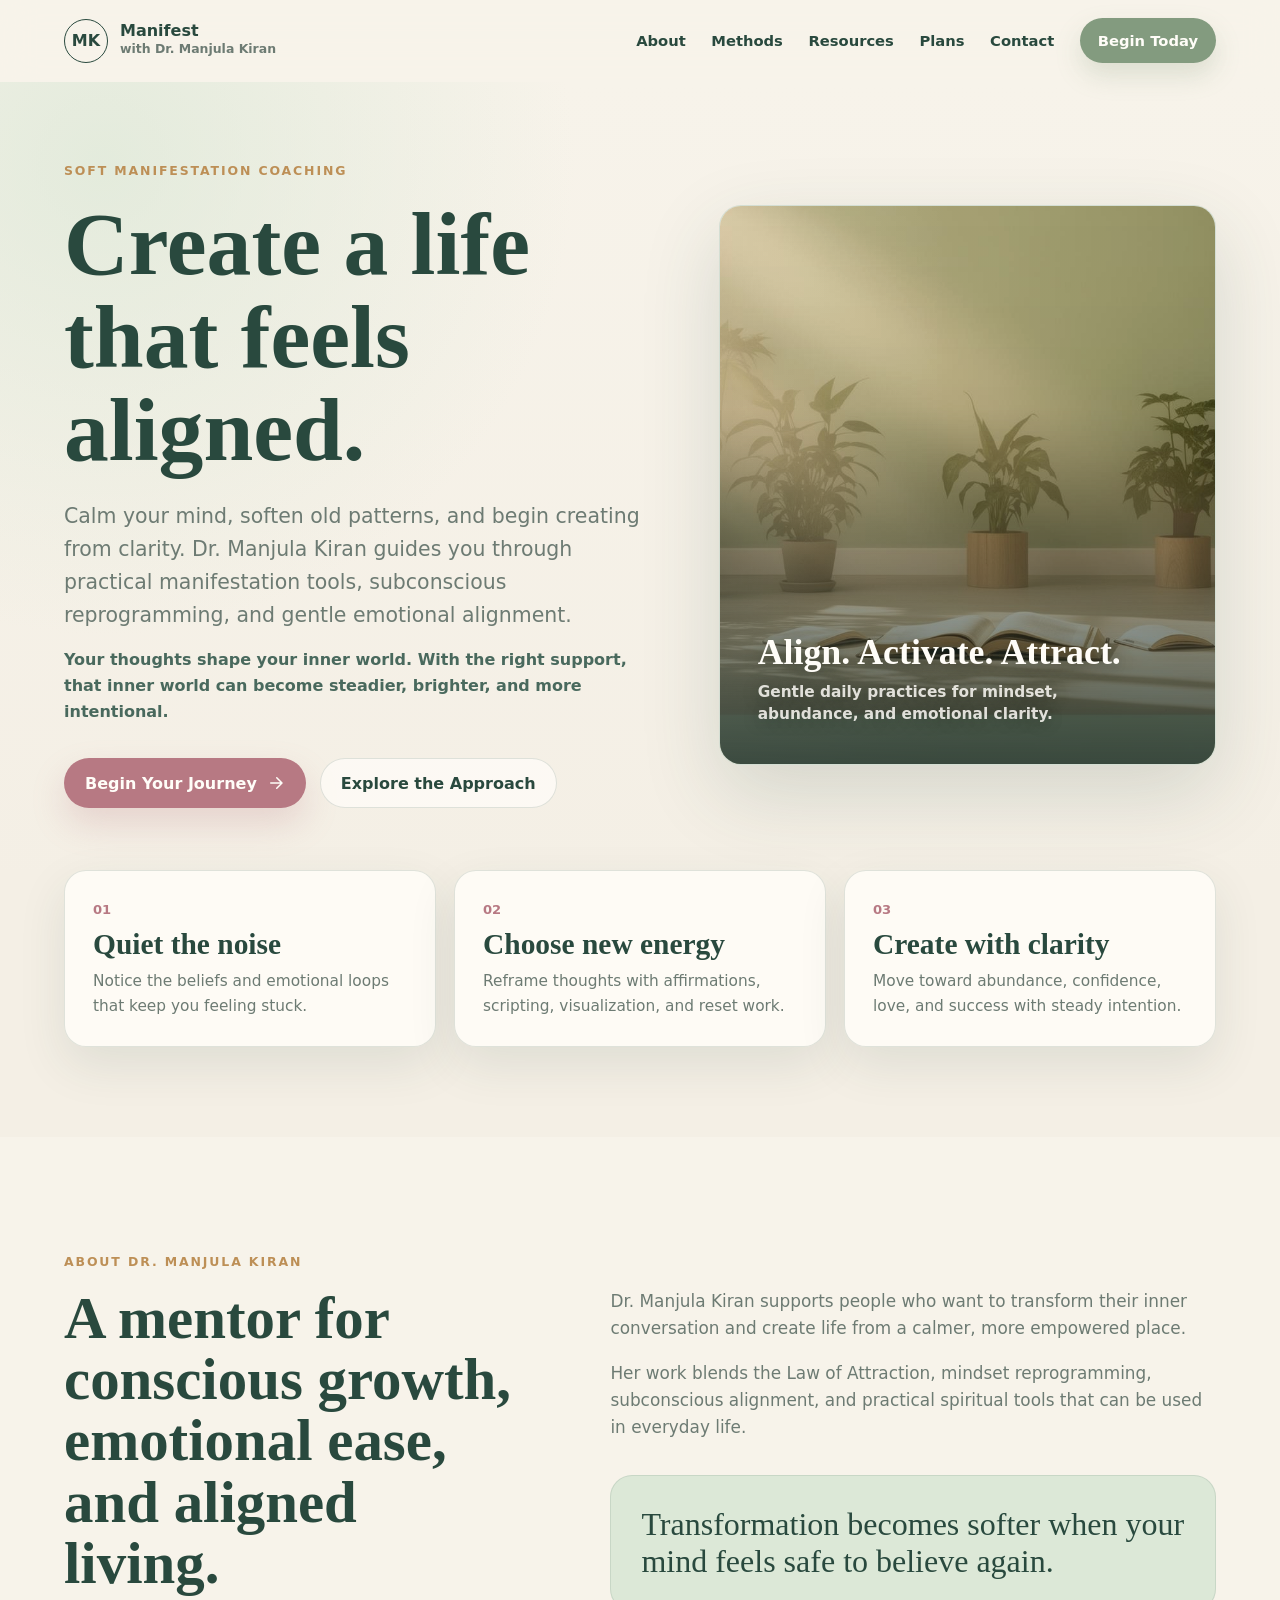
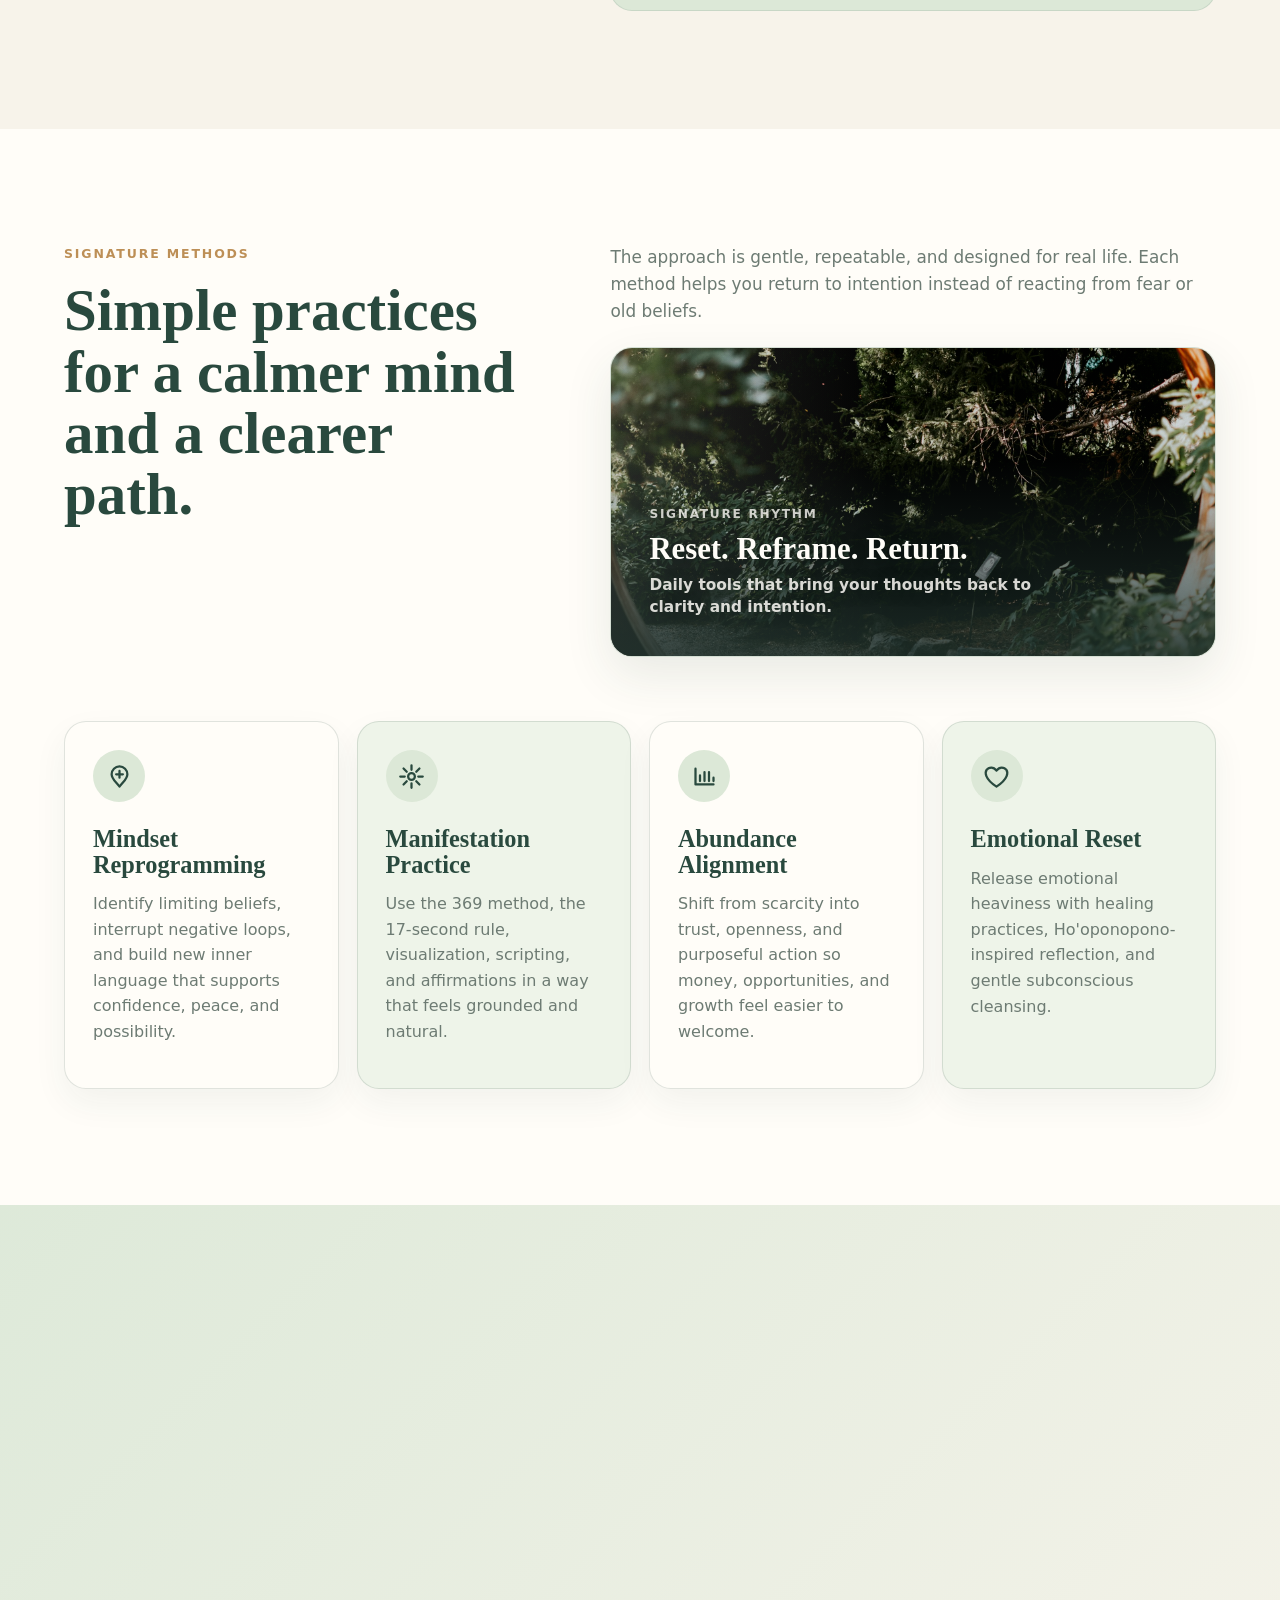
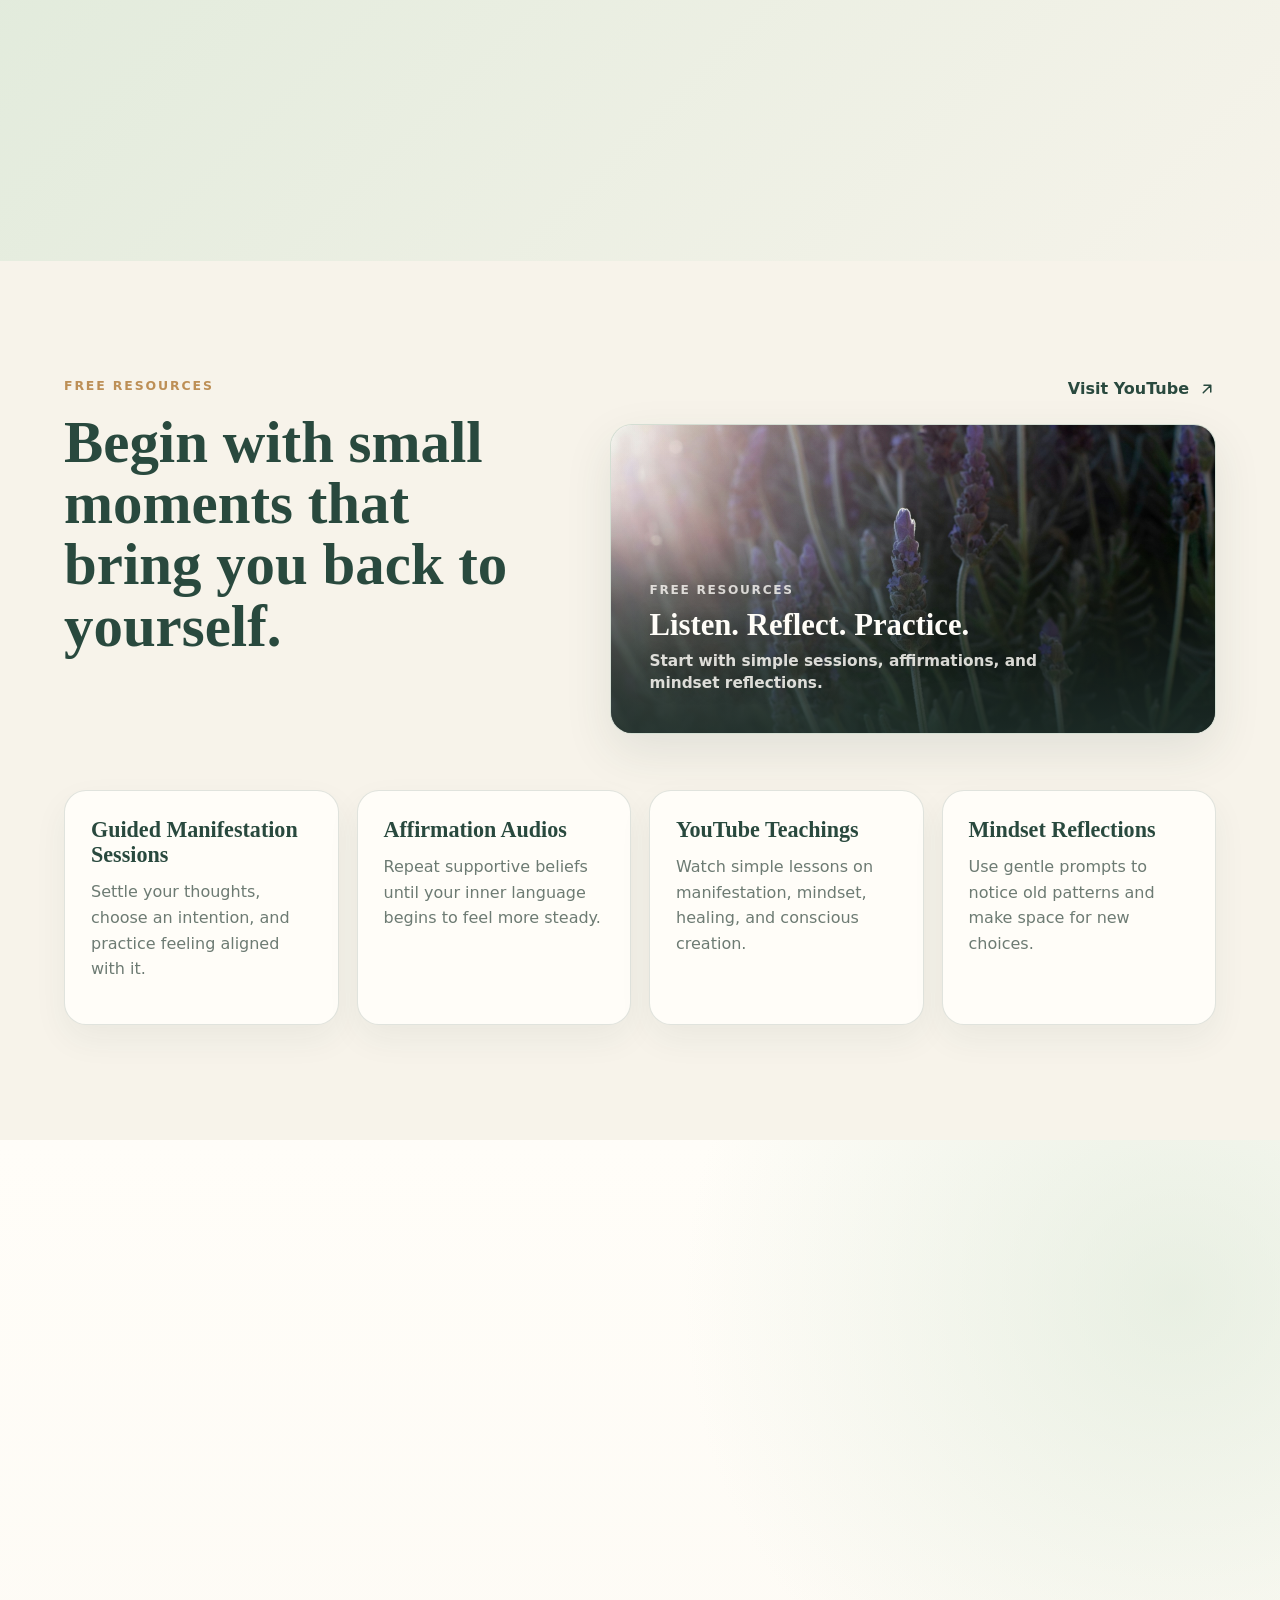
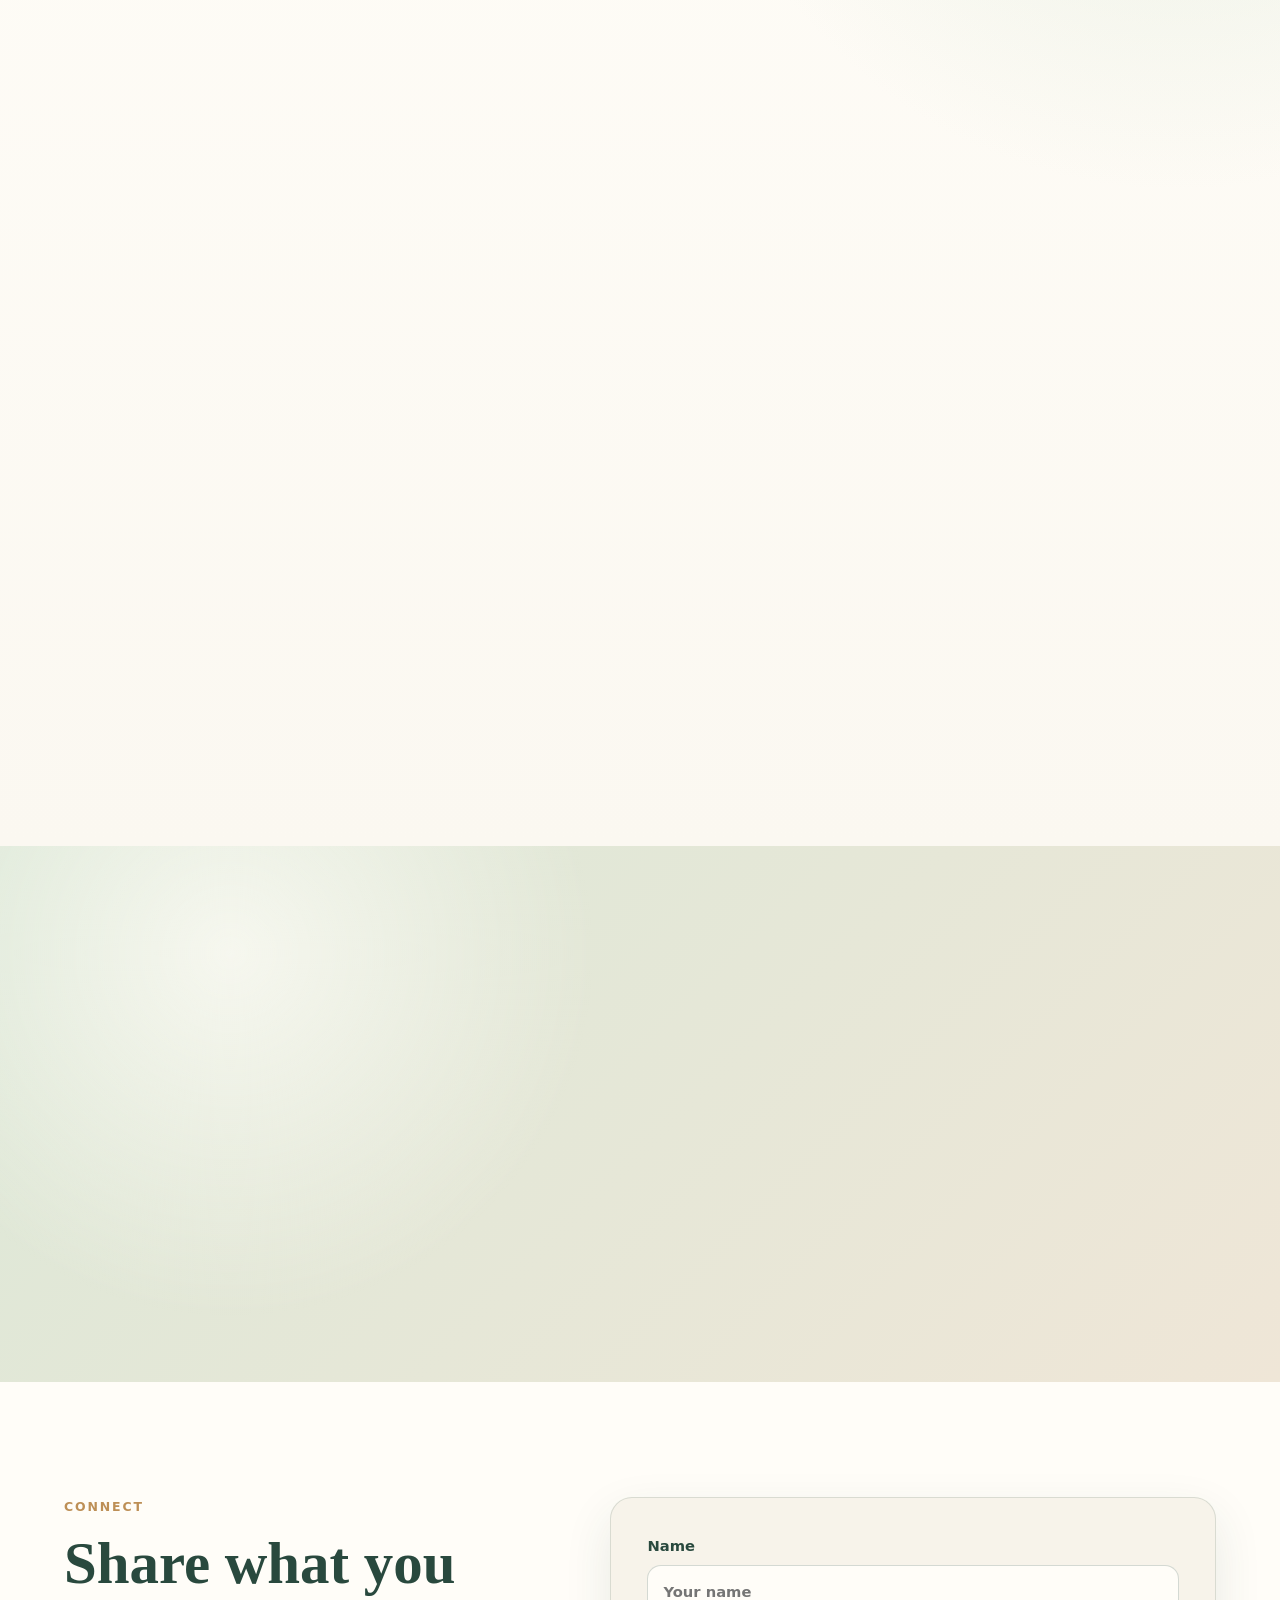
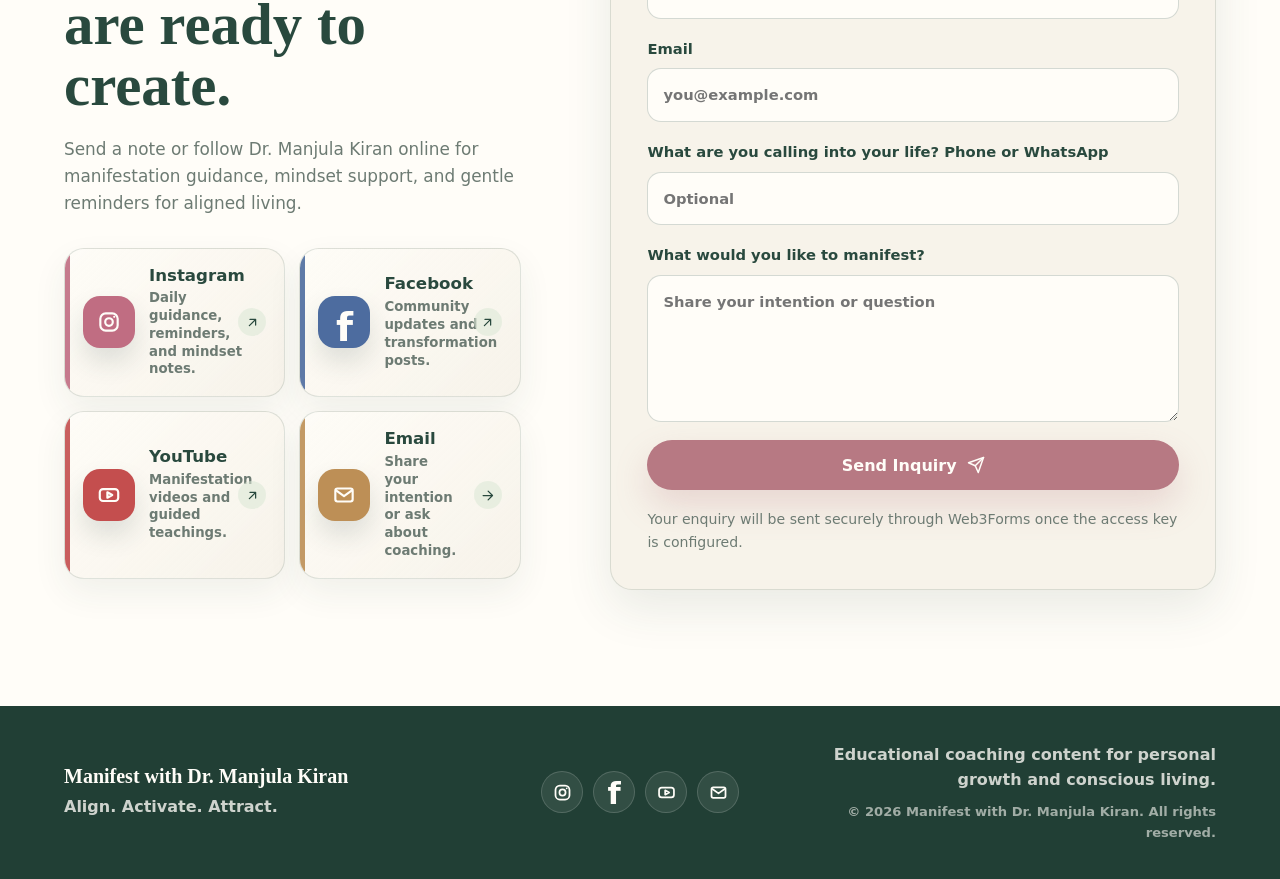
==== commit b042316a: "Wire plans to Razorpay checkout" ====
--- a/align-activate-attract/index.html
+++ b/align-activate-attract/index.html
@@ -294,6 +294,9 @@
             data-save-monthly="Begin with a simple monthly rhythm."
             data-save-six="Save Rs. 1,000 compared with monthly billing."
             data-save-year="Save Rs. 4,000 compared with monthly billing."
+            data-amount-monthly="100000"
+            data-amount-six="500000"
+            data-amount-year="800000"
             data-link-monthly=""
             data-link-six=""
             data-link-year=""
@@ -335,6 +338,9 @@
             data-save-monthly="A deeper monthly practice for active change."
             data-save-six="Save Rs. 5,000 compared with monthly billing."
             data-save-year="Save Rs. 14,000 compared with monthly billing."
+            data-amount-monthly="200000"
+            data-amount-six="700000"
+            data-amount-year="1000000"
             data-link-monthly=""
             data-link-six=""
             data-link-year=""
@@ -377,6 +383,9 @@
             data-save-monthly="For committed personal transformation."
             data-save-six="Save Rs. 7,000 compared with monthly billing."
             data-save-year="Save Rs. 18,000 compared with monthly billing."
+            data-amount-monthly="250000"
+            data-amount-six="800000"
+            data-amount-year="1200000"
             data-link-monthly=""
             data-link-six=""
             data-link-year=""
@@ -408,9 +417,9 @@
 
         <div class="payment-note reveal">
           <span>Razorpay ready</span>
-          <p>
-            Payments are planned through Razorpay. Until the direct payment links are
-            activated, choose a plan and send an enquiry to receive the right payment link.
+          <p data-payment-status>
+            Payments open securely in Razorpay Checkout. Add your Razorpay Key ID in
+            script.js before publishing live payments.
           </p>
         </div>
       </section>
@@ -598,6 +607,7 @@
       </div>
     </footer>
 
-    <script src="script.js?v=track3-payment"></script>
+    <script src="https://checkout.razorpay.com/v1/checkout.js"></script>
+    <script src="script.js?v=track3-razorpay-checkout"></script>
   </body>
 </html>
--- a/align-activate-attract/styles.css
+++ b/align-activate-attract/styles.css
@@ -855,6 +855,16 @@
   font-weight: 720;
 }
 
+.payment-note p[data-status="success"] {
+  color: var(--forest);
+  font-weight: 850;
+}
+
+.payment-note p[data-status="error"] {
+  color: #a23c47;
+  font-weight: 850;
+}
+
 .community {
   padding: clamp(70px, 9vw, 118px) clamp(20px, 5vw, 72px);
   color: var(--forest);
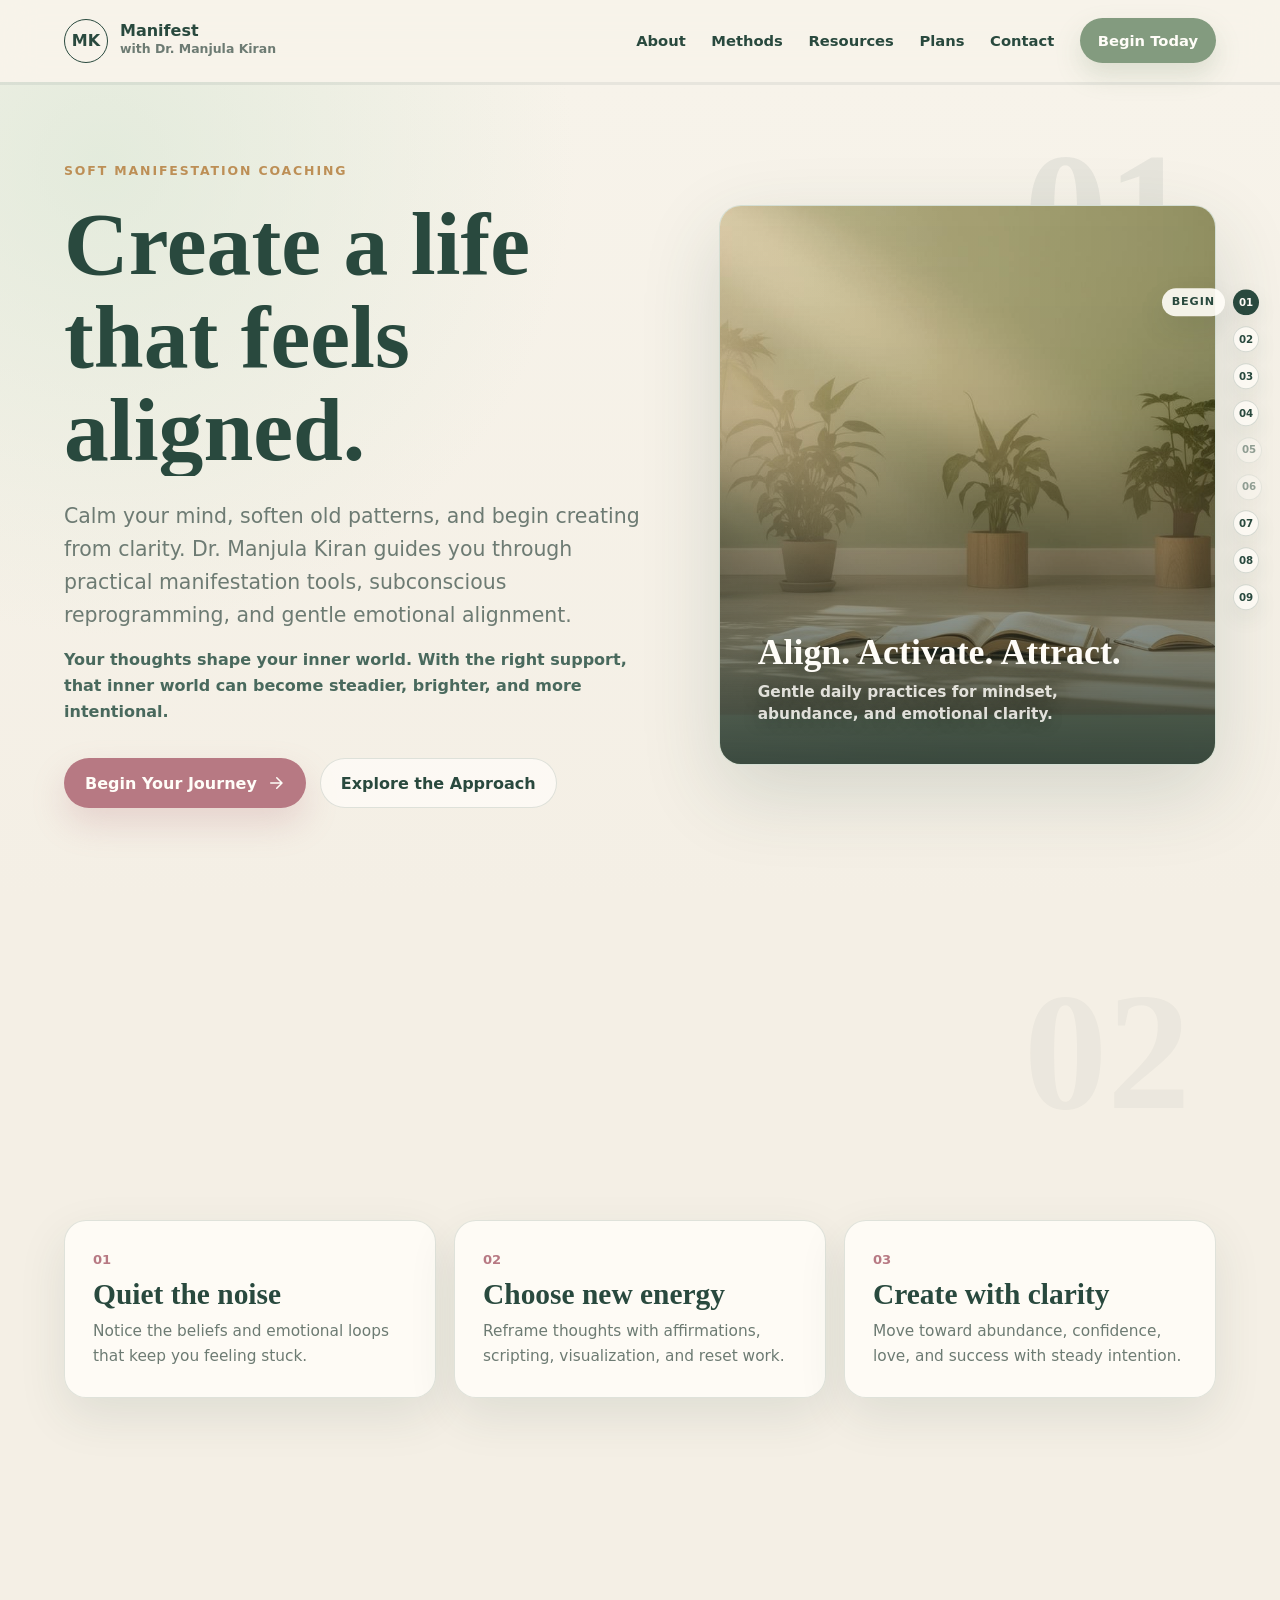
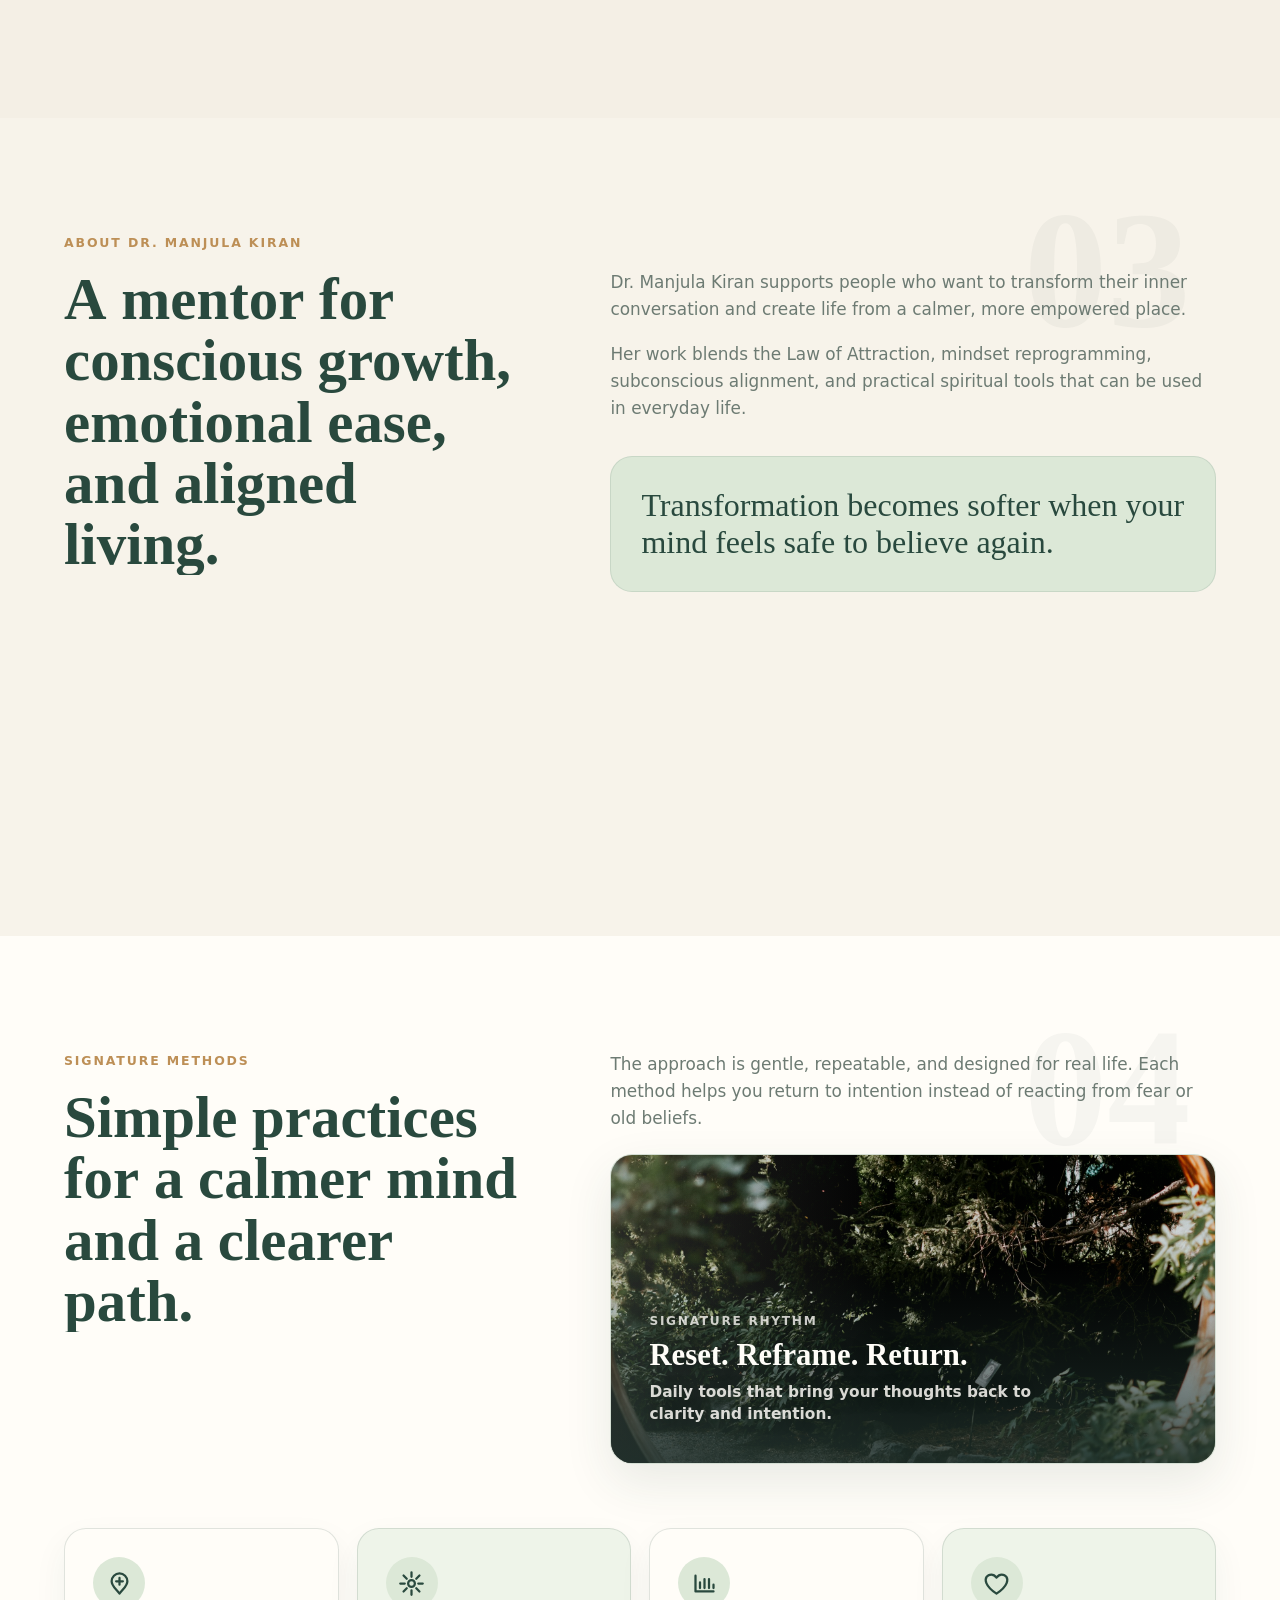
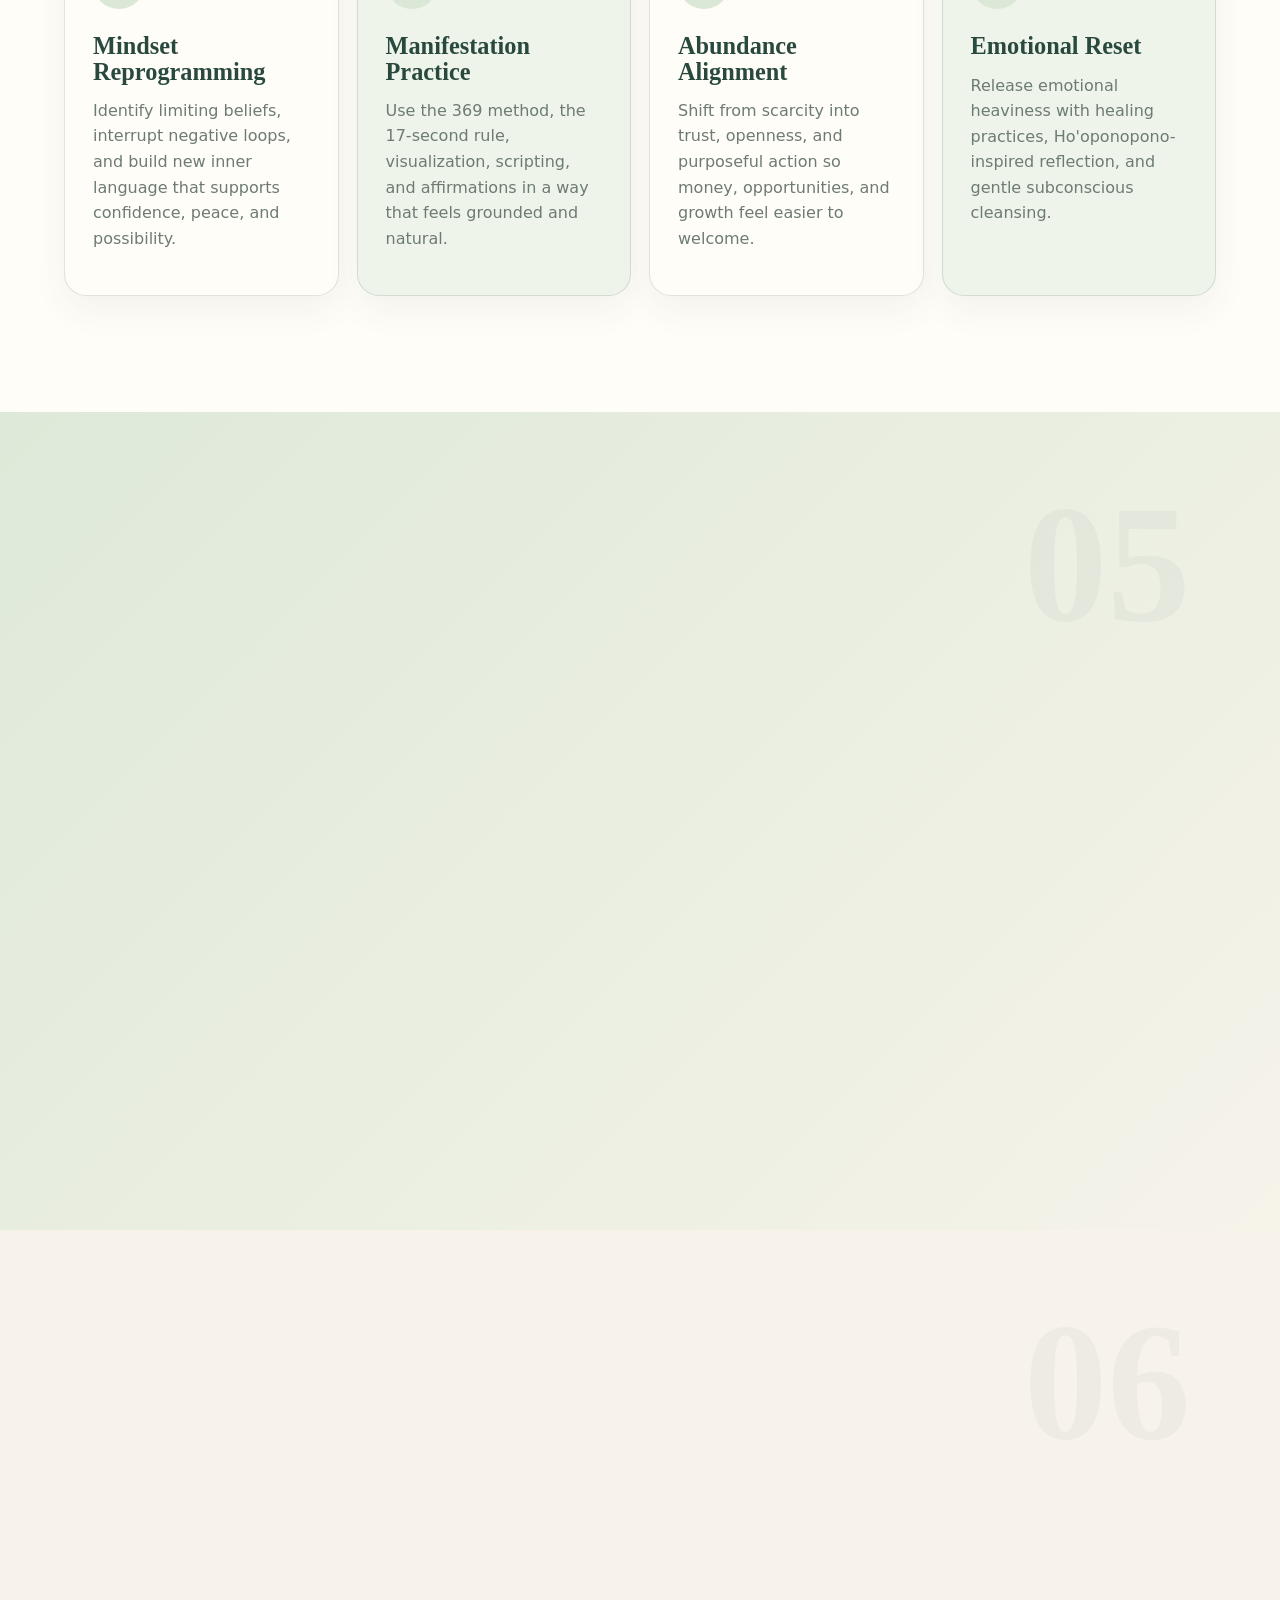
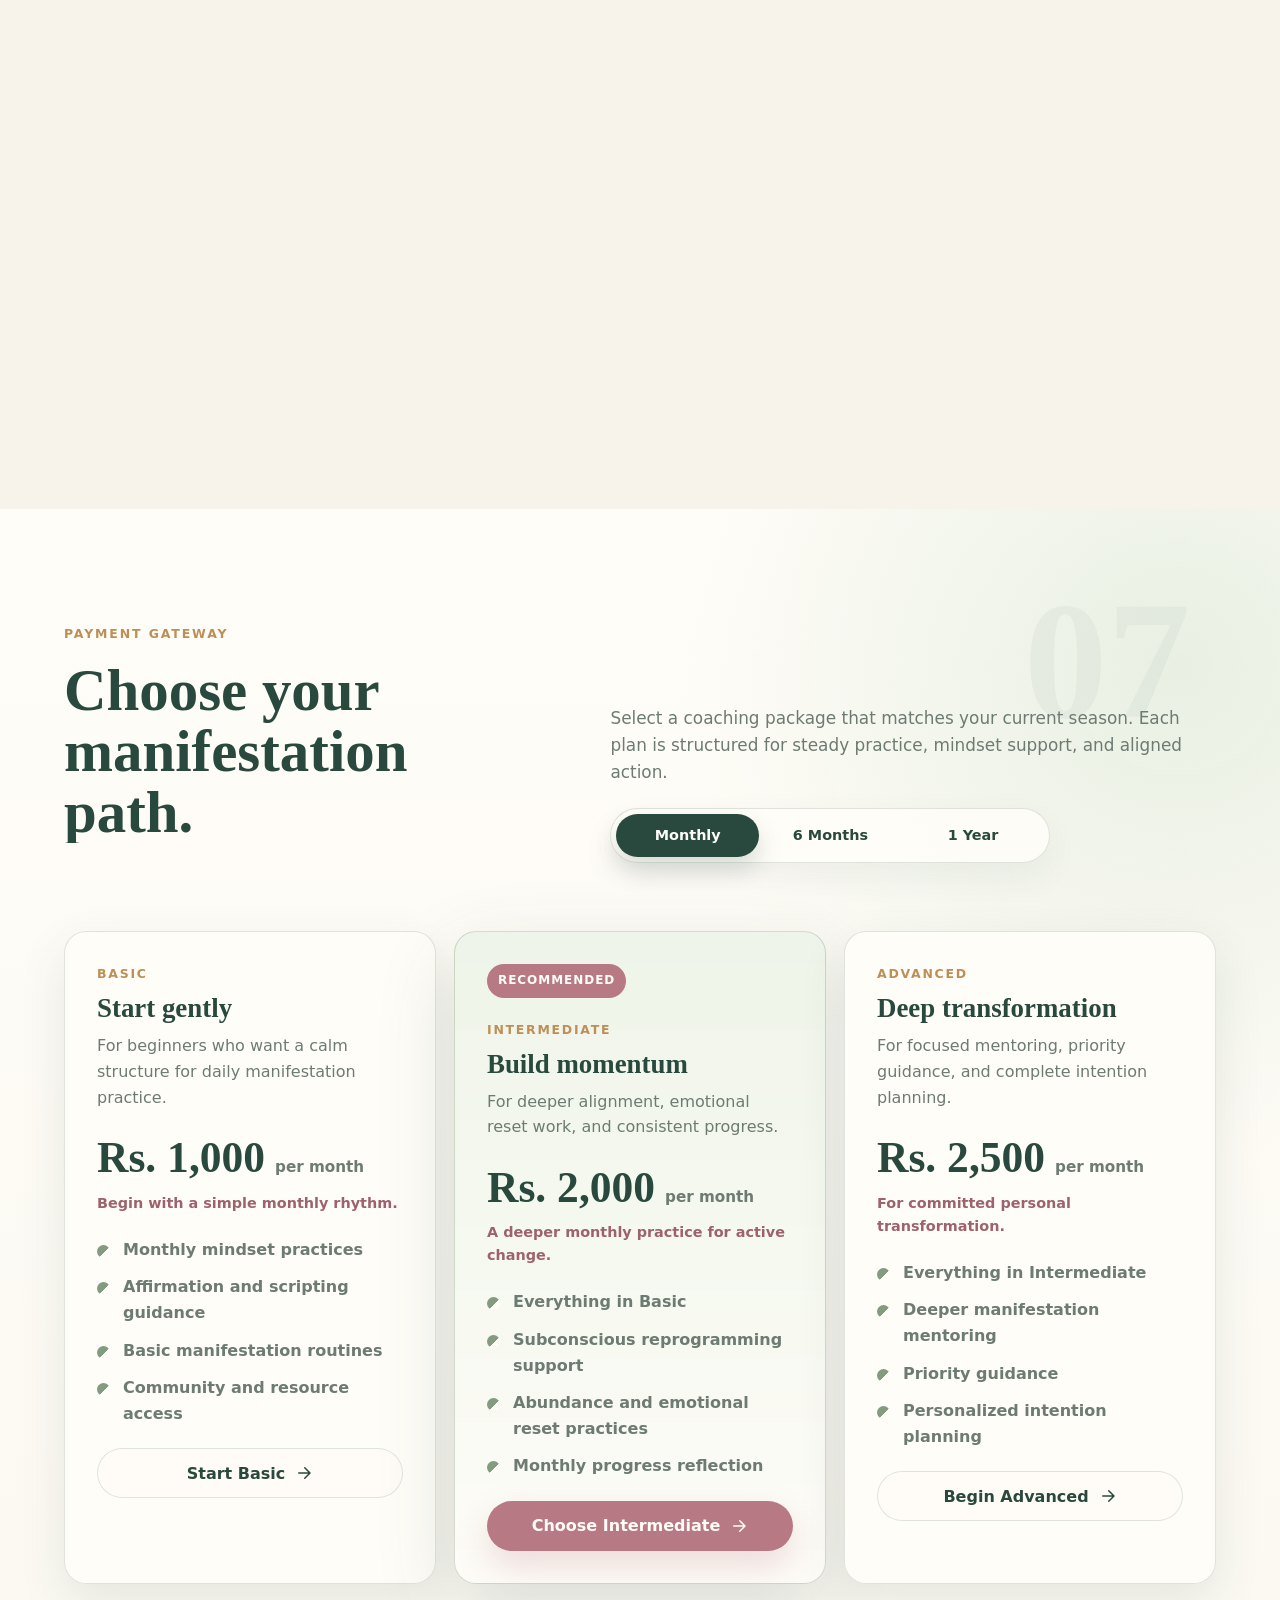
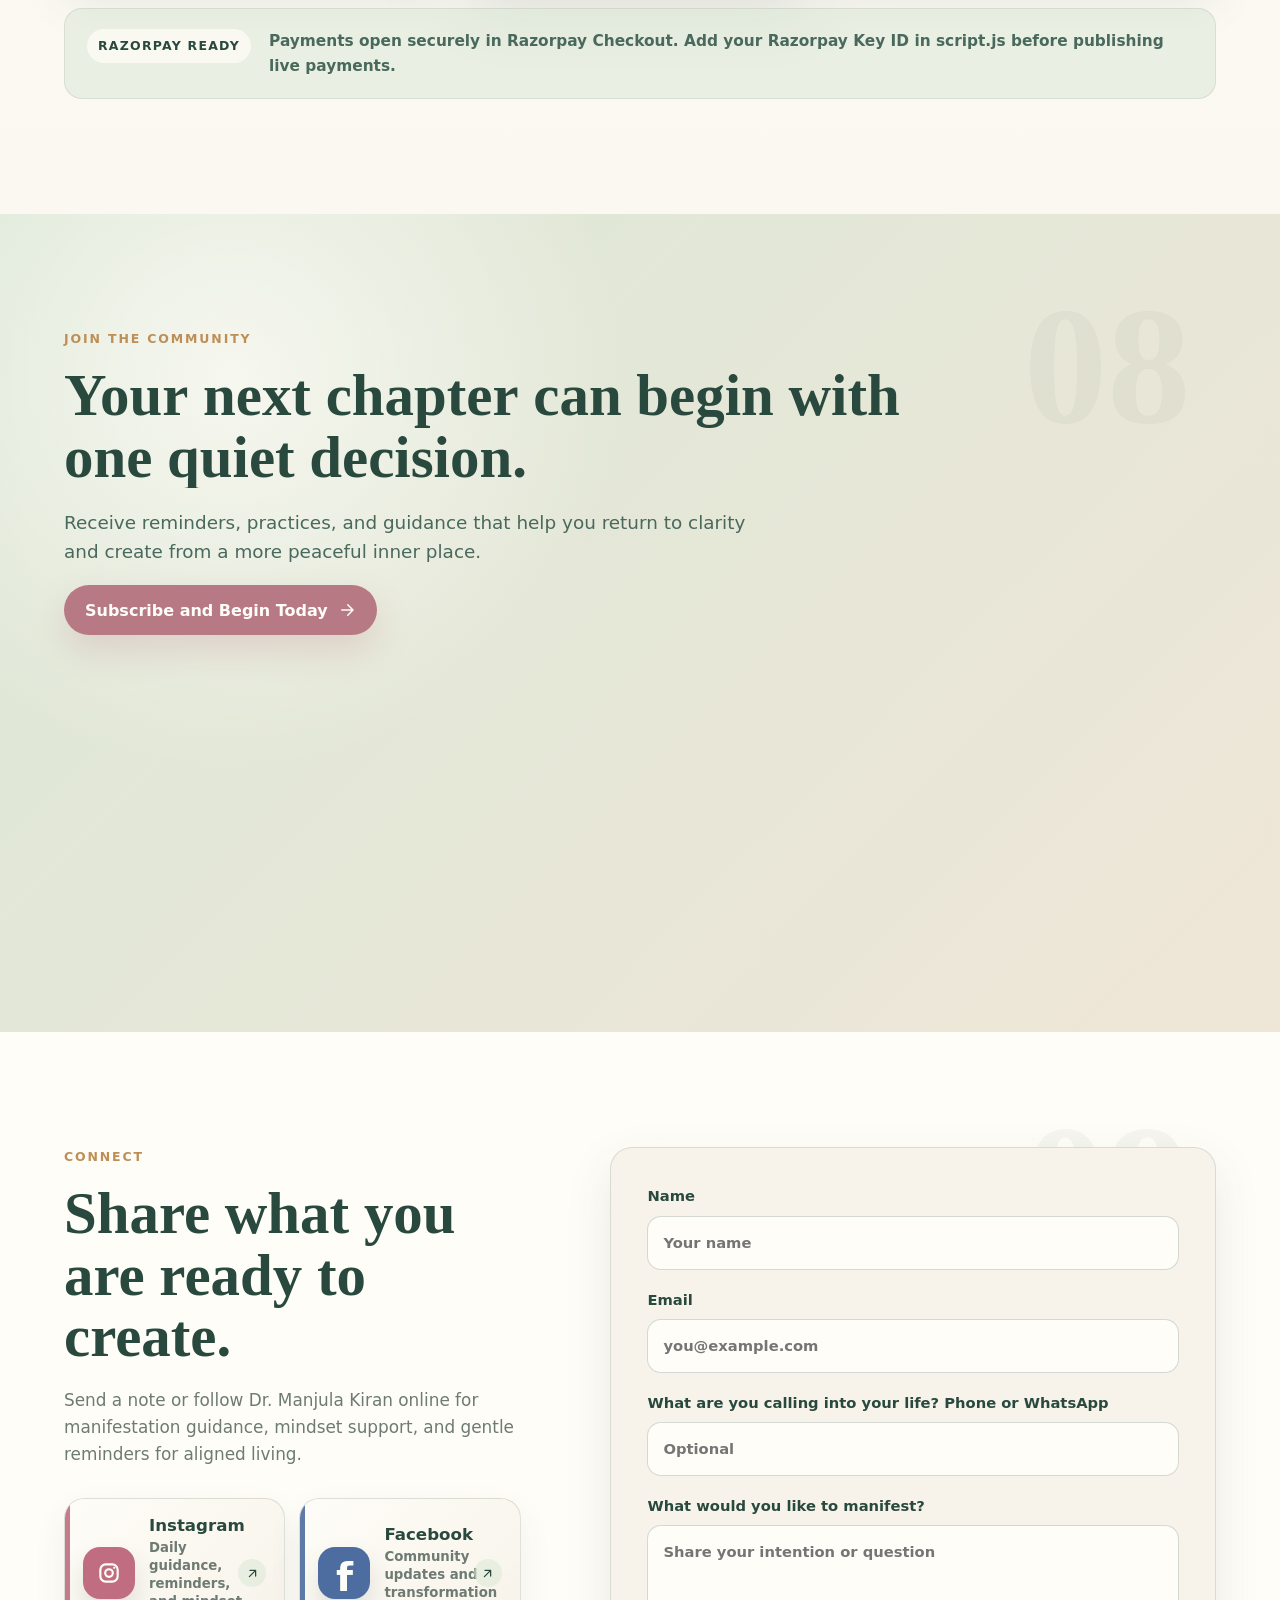
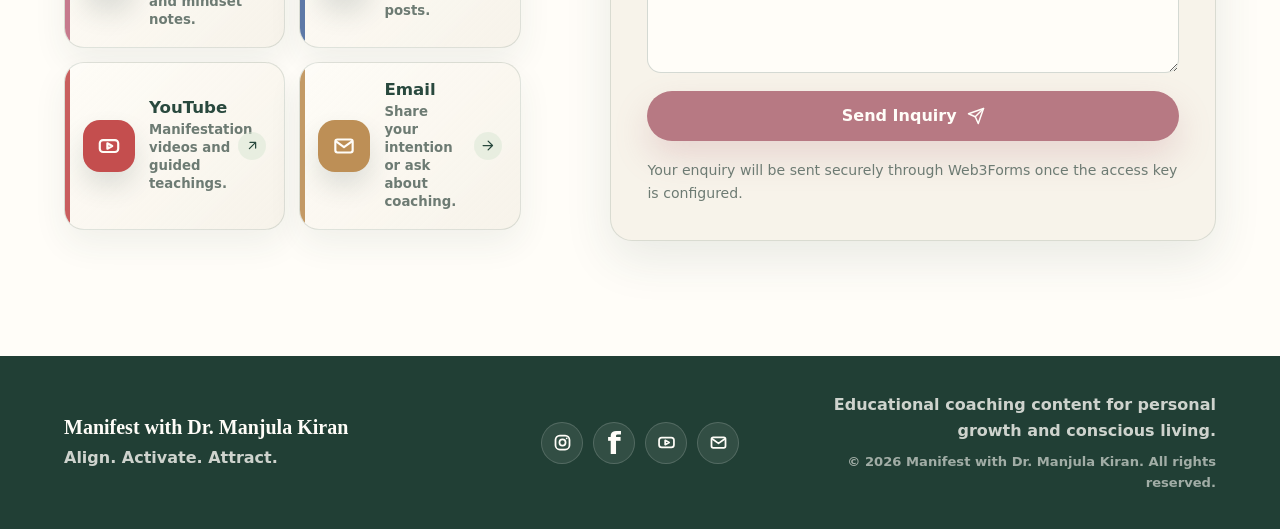
==== commit 64272188: "Add scrollytelling experience" ====
--- a/align-activate-attract/index.html
+++ b/align-activate-attract/index.html
@@ -40,11 +40,22 @@
       </nav>
     </header>
 
+    <div class="story-progress" aria-hidden="true">
+      <span data-story-progress></span>
+    </div>
+    <nav class="story-rail" aria-label="Story chapters" data-story-rail></nav>
+
     <main>
-      <section class="hero" id="home" aria-label="Manifestation coaching hero">
+      <section
+        class="hero story-section"
+        id="home"
+        aria-label="Manifestation coaching hero"
+        data-story-section
+        data-story-label="Begin"
+      >
         <div class="hero-content reveal">
           <p class="eyebrow">Soft manifestation coaching</p>
-          <h1>Create a life that feels aligned.</h1>
+          <h1 data-story-heading>Create a life that feels aligned.</h1>
           <p class="hero-copy">
             Calm your mind, soften old patterns, and begin creating from clarity.
             Dr. Manjula Kiran guides you through practical manifestation tools,
@@ -75,7 +86,13 @@
         </div>
       </section>
 
-      <section class="intention-strip" aria-label="Core transformation outcomes">
+      <section
+        class="intention-strip story-section"
+        id="shift"
+        aria-label="Core transformation outcomes"
+        data-story-section
+        data-story-label="Shift"
+      >
         <article>
           <span>01</span>
           <strong>Quiet the noise</strong>
@@ -93,11 +110,11 @@
         </article>
       </section>
 
-      <section class="section about" id="about">
+      <section class="section about story-section" id="about" data-story-section data-story-label="Meet">
         <div class="section-kicker">About Dr. Manjula Kiran</div>
         <div class="two-column">
           <div class="section-heading reveal">
-            <h2>A mentor for conscious growth, emotional ease, and aligned living.</h2>
+            <h2 data-story-heading>A mentor for conscious growth, emotional ease, and aligned living.</h2>
           </div>
           <div class="section-copy reveal">
             <p>
@@ -115,11 +132,11 @@
         </div>
       </section>
 
-      <section class="section methods" id="methods">
+      <section class="section methods story-section" id="methods" data-story-section data-story-label="Practice">
         <div class="section-top reveal">
           <div>
             <div class="section-kicker">Signature Methods</div>
-            <h2>Simple practices for a calmer mind and a clearer path.</h2>
+            <h2 data-story-heading>Simple practices for a calmer mind and a clearer path.</h2>
           </div>
           <div class="section-side">
             <p>
@@ -195,11 +212,11 @@
         </div>
       </section>
 
-      <section class="section difference" id="difference">
+      <section class="section difference story-section" id="difference" data-story-section data-story-label="Why">
         <div class="difference-layout">
           <div class="difference-copy reveal">
             <div class="section-kicker">Why It Feels Different</div>
-            <h2>Support that feels spiritual, practical, and emotionally safe.</h2>
+            <h2 data-story-heading>Support that feels spiritual, practical, and emotionally safe.</h2>
             <p>
               The goal is not pressure or perfection. The goal is a calmer relationship
               with your mind, a clearer connection to your desires, and small practices
@@ -217,11 +234,11 @@
         </div>
       </section>
 
-      <section class="section resources" id="resources">
+      <section class="section resources story-section" id="resources" data-story-section data-story-label="Resources">
         <div class="section-top reveal">
           <div>
             <div class="section-kicker">Free Resources</div>
-            <h2>Begin with small moments that bring you back to yourself.</h2>
+            <h2 data-story-heading>Begin with small moments that bring you back to yourself.</h2>
           </div>
           <div class="section-side section-side-actions">
             <a class="text-link" href="https://www.youtube.com/channel/UC81FrGiepPYoNcmdYstMb5A/join" target="_blank" rel="noreferrer">
@@ -261,11 +278,11 @@
         </div>
       </section>
 
-      <section class="section plans" id="plans">
+      <section class="section plans story-section" id="plans" data-story-section data-story-label="Plans">
         <div class="section-top plans-top reveal">
           <div>
             <div class="section-kicker">Payment Gateway</div>
-            <h2>Choose your manifestation path.</h2>
+            <h2 data-story-heading>Choose your manifestation path.</h2>
           </div>
           <div class="plans-intro">
             <p>
@@ -424,10 +441,10 @@
         </div>
       </section>
 
-      <section class="community" id="community">
+      <section class="community story-section" id="community" data-story-section data-story-label="Decision">
         <div class="community-inner reveal">
           <p class="eyebrow">Join the community</p>
-          <h2>Your next chapter can begin with one quiet decision.</h2>
+          <h2 data-story-heading>Your next chapter can begin with one quiet decision.</h2>
           <p>
             Receive reminders, practices, and guidance that help you return to clarity
             and create from a more peaceful inner place.
@@ -441,11 +458,11 @@
         </div>
       </section>
 
-      <section class="section contact" id="contact">
+      <section class="section contact story-section" id="contact" data-story-section data-story-label="Connect">
         <div class="contact-grid">
           <div class="contact-copy reveal">
             <div class="section-kicker">Connect</div>
-            <h2>Share what you are ready to create.</h2>
+            <h2 data-story-heading>Share what you are ready to create.</h2>
             <p>
               Send a note or follow Dr. Manjula Kiran online for manifestation guidance,
               mindset support, and gentle reminders for aligned living.
@@ -608,6 +625,6 @@
     </footer>
 
     <script src="https://checkout.razorpay.com/v1/checkout.js"></script>
-    <script src="script.js?v=track3-razorpay-checkout"></script>
+    <script src="script.js?v=track4-scrollytelling"></script>
   </body>
 </html>
--- a/align-activate-attract/styles.css
+++ b/align-activate-attract/styles.css
@@ -40,6 +40,11 @@
   overflow: hidden;
 }
 
+main {
+  counter-reset: story-step;
+  overflow: clip;
+}
+
 img,
 svg {
   display: block;
@@ -138,7 +143,8 @@
   transition: opacity 160ms ease, transform 160ms ease;
 }
 
-.site-nav a:hover::after {
+.site-nav a:hover::after,
+.site-nav a.is-active::after {
   opacity: 0.95;
   transform: scaleX(1);
 }
@@ -168,6 +174,162 @@
   width: 18px;
   height: 2px;
   background: currentColor;
+}
+
+.story-progress {
+  position: fixed;
+  z-index: 19;
+  top: 82px;
+  right: 0;
+  left: 0;
+  height: 3px;
+  background: rgba(41, 73, 62, 0.08);
+  pointer-events: none;
+}
+
+.story-progress span {
+  display: block;
+  width: 100%;
+  height: 100%;
+  background: linear-gradient(90deg, var(--sage), var(--rose), var(--gold));
+  transform: scaleX(0);
+  transform-origin: left center;
+  transition: transform 120ms linear;
+}
+
+.story-rail {
+  position: fixed;
+  z-index: 18;
+  top: 50%;
+  right: 18px;
+  display: grid;
+  gap: 9px;
+  transform: translateY(-50%);
+}
+
+.story-rail a {
+  display: grid;
+  grid-template-columns: auto 26px;
+  align-items: center;
+  justify-items: end;
+  gap: 8px;
+  color: var(--forest);
+  opacity: 0.48;
+  outline: none;
+  transition: opacity 160ms ease, transform 160ms ease;
+}
+
+.story-rail a span {
+  display: grid;
+  grid-column: 2;
+  grid-row: 1;
+  width: 26px;
+  height: 26px;
+  place-items: center;
+  justify-self: end;
+  color: var(--forest);
+  background: rgba(255, 253, 248, 0.76);
+  border: 1px solid rgba(41, 73, 62, 0.18);
+  border-radius: 50%;
+  box-shadow: 0 8px 22px rgba(41, 73, 62, 0.08);
+  font-size: 0.64rem;
+  font-weight: 900;
+}
+
+.story-rail a small {
+  grid-column: 1;
+  grid-row: 1;
+  max-width: 0;
+  padding: 5px 0;
+  color: var(--forest);
+  background: rgba(255, 253, 248, 0.9);
+  border-radius: 999px;
+  box-shadow: 0 12px 28px rgba(41, 73, 62, 0.1);
+  font-size: 0.7rem;
+  font-weight: 900;
+  letter-spacing: 0.08em;
+  opacity: 0;
+  overflow: hidden;
+  text-transform: uppercase;
+  white-space: nowrap;
+  transform: translateX(8px);
+  transition: max-width 180ms ease, opacity 180ms ease, padding 180ms ease, transform 180ms ease;
+}
+
+.story-rail a:hover,
+.story-rail a:focus-visible,
+.story-rail a.is-active {
+  opacity: 1;
+  transform: translateX(-3px);
+}
+
+.story-rail a:hover span,
+.story-rail a:focus-visible span,
+.story-rail a.is-active span {
+  color: var(--white);
+  background: var(--forest);
+  border-color: transparent;
+}
+
+.story-rail a:hover small,
+.story-rail a:focus-visible small,
+.story-rail a.is-active small {
+  max-width: 120px;
+  padding: 5px 10px;
+  opacity: 1;
+  transform: translateX(0);
+}
+
+.story-section {
+  position: relative;
+  min-height: max(720px, calc(100svh - 82px));
+  counter-increment: story-step;
+  scroll-margin-top: 82px;
+}
+
+.story-section::before {
+  position: absolute;
+  z-index: 0;
+  top: clamp(24px, 5vw, 64px);
+  right: clamp(22px, 7vw, 118px);
+  color: rgba(41, 73, 62, 0.045);
+  content: "0" counter(story-step);
+  font-family: Georgia, "Times New Roman", serif;
+  font-size: clamp(5.4rem, 13vw, 15rem);
+  font-weight: 700;
+  line-height: 0.8;
+  pointer-events: none;
+  transform: translateY(22px);
+  transition: color 420ms ease, transform 420ms ease;
+}
+
+.story-section.is-story-active::before {
+  color: rgba(41, 73, 62, 0.075);
+  transform: translateY(0);
+}
+
+.story-section > * {
+  position: relative;
+  z-index: 1;
+}
+
+[data-story-heading] {
+  overflow: hidden;
+}
+
+.story-word {
+  display: inline-block;
+  opacity: 0;
+  transform: translateY(0.7em);
+  transition:
+    opacity 640ms ease,
+    transform 640ms cubic-bezier(0.2, 0.8, 0.2, 1);
+  transition-delay: calc(var(--word-index, 0) * 42ms);
+}
+
+.story-section.is-story-active .story-word {
+  opacity: 1;
+  transform: translateY(0);
 }
 
 .hero {
@@ -316,6 +478,12 @@
   isolation: isolate;
 }
 
+.hero-visual,
+.section-image-card {
+  position: sticky;
+  top: 112px;
+}
+
 .image-card img {
   position: absolute;
   inset: 0;
@@ -399,9 +567,10 @@
 .intention-strip {
   display: grid;
   grid-template-columns: repeat(3, 1fr);
+  align-items: center;
   gap: 18px;
-  padding: 0 clamp(20px, 5vw, 72px) clamp(64px, 7vw, 96px);
-  margin-top: -30px;
+  padding: clamp(72px, 8vw, 118px) clamp(20px, 5vw, 72px);
+  margin-top: 0;
   background: #f4efe5;
 }
 
@@ -701,6 +870,7 @@
 }
 
 .plan-card {
+  --plan-accent: var(--sage);
   position: relative;
   display: grid;
   gap: 22px;
@@ -712,14 +882,85 @@
   border: 1px solid var(--line);
   border-radius: var(--radius);
   box-shadow: var(--shadow-soft);
+  isolation: isolate;
+  overflow: hidden;
+  transition:
+    transform 220ms ease,
+    border-color 220ms ease,
+    box-shadow 220ms ease,
+    background 220ms ease;
+}
+
+.plan-card::before {
+  position: absolute;
+  inset: 0;
+  z-index: 0;
+  background:
+    radial-gradient(circle at 16% 8%, rgba(183, 121, 131, 0.16), transparent 34%),
+    radial-gradient(circle at 92% 14%, rgba(131, 155, 127, 0.2), transparent 30%),
+    linear-gradient(180deg, rgba(255, 253, 248, 0.98), rgba(238, 244, 233, 0.68));
+  content: "";
+  opacity: 0;
+  transition: opacity 220ms ease;
+}
+
+.plan-card::after {
+  position: absolute;
+  inset: 0 0 auto;
+  z-index: 0;
+  height: 6px;
+  background: var(--plan-accent);
+  content: "";
+  opacity: 0;
+  transform: scaleX(0.45);
+  transform-origin: center;
+  transition: opacity 220ms ease, transform 220ms ease;
+}
+
+.plan-card:hover,
+.plan-card:focus-within {
+  background: var(--white);
+  border-color: rgba(131, 155, 127, 0.54);
+  box-shadow:
+    0 34px 82px rgba(41, 73, 62, 0.2),
+    inset 0 0 0 1px rgba(131, 155, 127, 0.16);
+  transform: translateY(-10px) scale(1.01);
+}
+
+.plan-card:hover::before,
+.plan-card:focus-within::before,
+.plan-card:hover::after,
+.plan-card:focus-within::after {
+  opacity: 1;
+}
+
+.plan-card:hover::after,
+.plan-card:focus-within::after {
+  transform: scaleX(1);
+}
+
+.plan-card > * {
+  position: relative;
+  z-index: 1;
 }
 
 .plan-card-featured {
+  --plan-accent: var(--rose);
   background:
     linear-gradient(180deg, rgba(238, 244, 233, 0.98), rgba(255, 253, 248, 0.94)),
     var(--sage-pale);
   border-color: rgba(131, 155, 127, 0.34);
   box-shadow: var(--shadow-lifted);
+}
+
+.plan-card-featured:hover,
+.plan-card-featured:focus-within {
+  border-color: rgba(183, 121, 131, 0.54);
+  box-shadow: 0 34px 86px rgba(41, 73, 62, 0.2);
+}
+
+.plan-card:nth-child(3) {
+  --plan-accent: var(--gold);
 }
 
 .plan-badge {
@@ -774,6 +1015,13 @@
   color: var(--forest);
   font-size: clamp(2.15rem, 3.4vw, 3.25rem);
   line-height: 1;
+  transition: transform 220ms ease, color 220ms ease;
+}
+
+.plan-card:hover .plan-price strong,
+.plan-card:focus-within .plan-price strong {
+  color: #213f35;
+  transform: translateX(4px);
 }
 
 .plan-price span {
@@ -821,6 +1069,24 @@
   align-self: end;
   width: 100%;
   margin-top: auto;
+  transition:
+    transform 220ms ease,
+    background 160ms ease,
+    border-color 160ms ease,
+    box-shadow 160ms ease;
+}
+
+.plan-card:hover .plan-button,
+.plan-card:focus-within .plan-button {
+  transform: translateY(-2px);
+}
+
+.plan-card:hover .plan-button.button-secondary,
+.plan-card:focus-within .plan-button.button-secondary {
+  color: var(--white);
+  background: var(--forest);
+  border-color: var(--forest);
+  box-shadow: 0 16px 34px rgba(41, 73, 62, 0.18);
 }
 
 .payment-note {
@@ -1207,6 +1473,11 @@
     opacity: 1;
     transform: none;
   }
+
+  .story-word {
+    opacity: 1;
+    transform: none;
+  }
 }
 
 @media (max-width: 1120px) {
@@ -1218,6 +1489,12 @@
     min-height: 460px;
   }
 
+  .hero-visual,
+  .section-image-card {
+    position: relative;
+    top: auto;
+  }
+
   .method-grid,
   .resource-list {
     grid-template-columns: repeat(2, minmax(0, 1fr));
@@ -1243,6 +1520,25 @@
 @media (max-width: 860px) {
   .site-header {
     min-height: 68px;
+  }
+
+  .story-progress {
+    top: 68px;
+  }
+
+  .story-rail {
+    display: none;
+  }
+
+  .story-section {
+    min-height: auto;
+    scroll-margin-top: 68px;
+  }
+
+  .story-section::before {
+    top: 24px;
+    right: 20px;
+    font-size: clamp(4rem, 21vw, 7rem);
   }
 
   .nav-toggle {
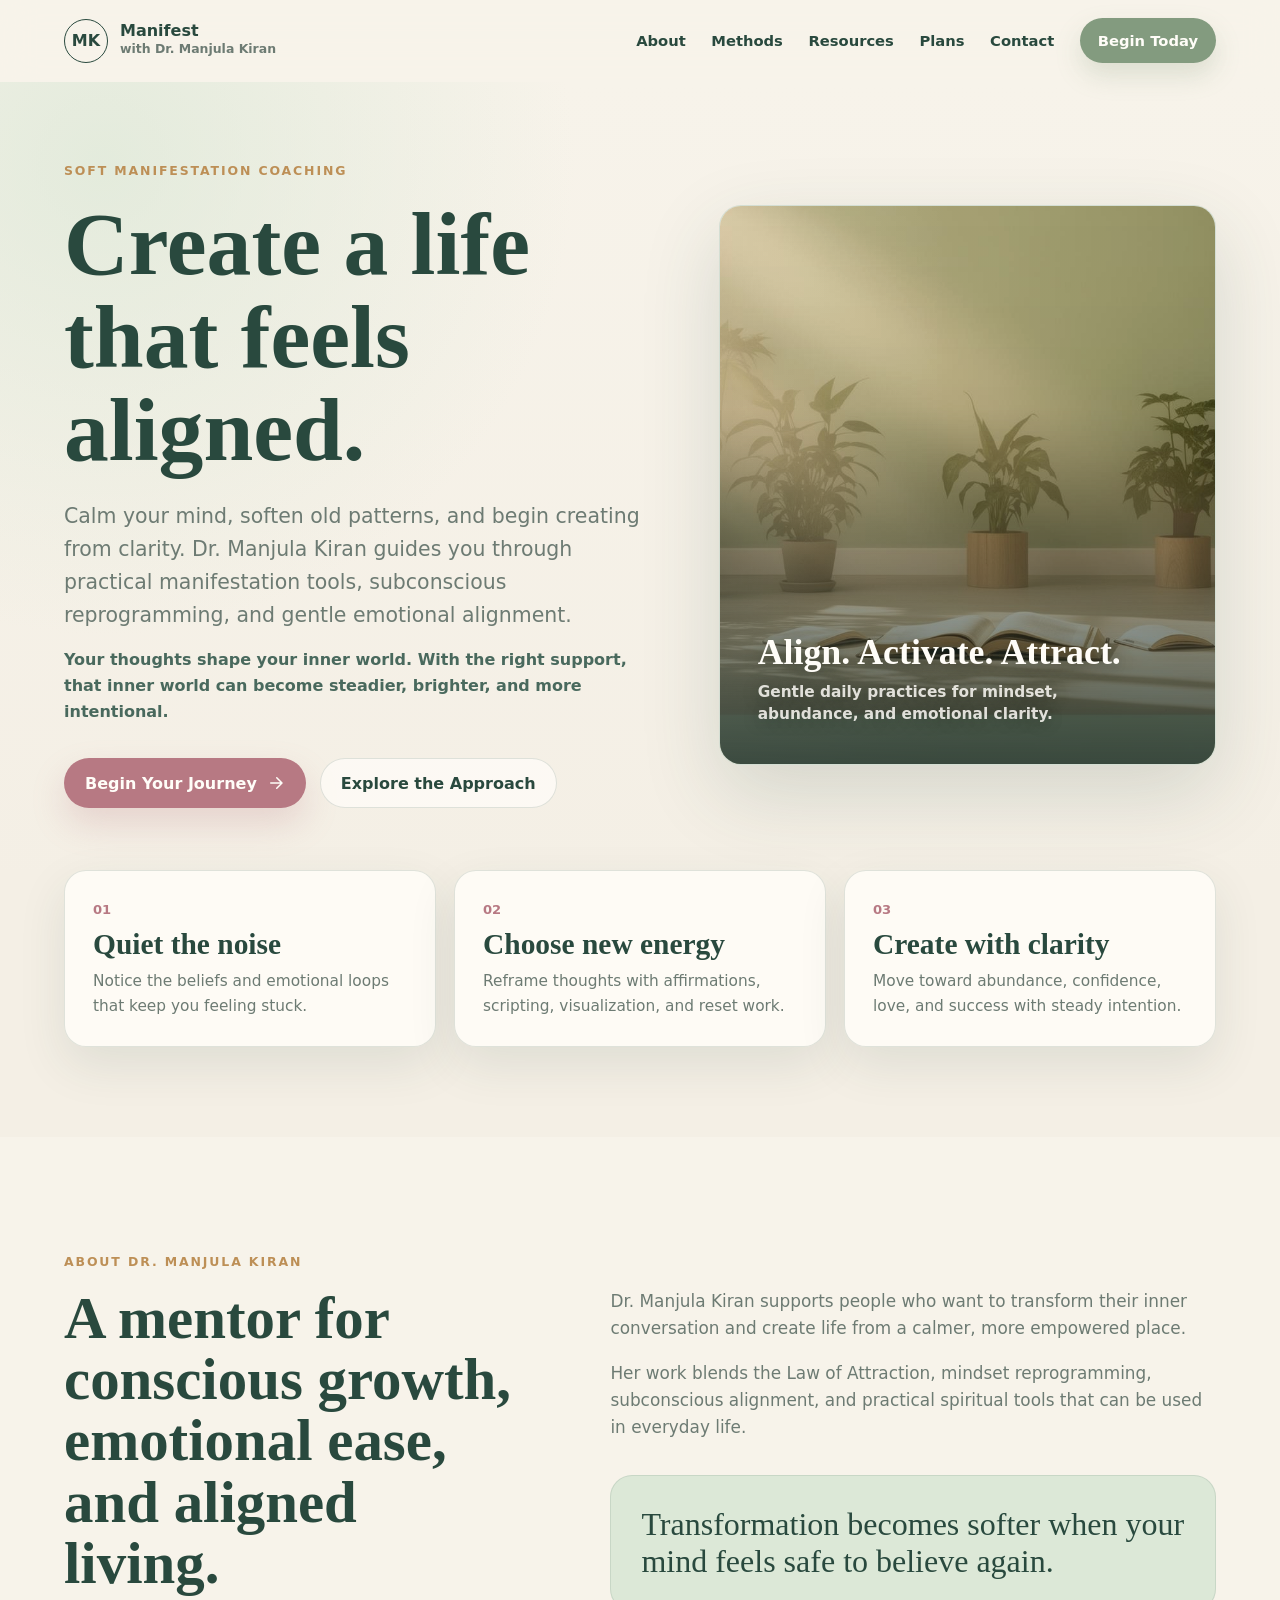
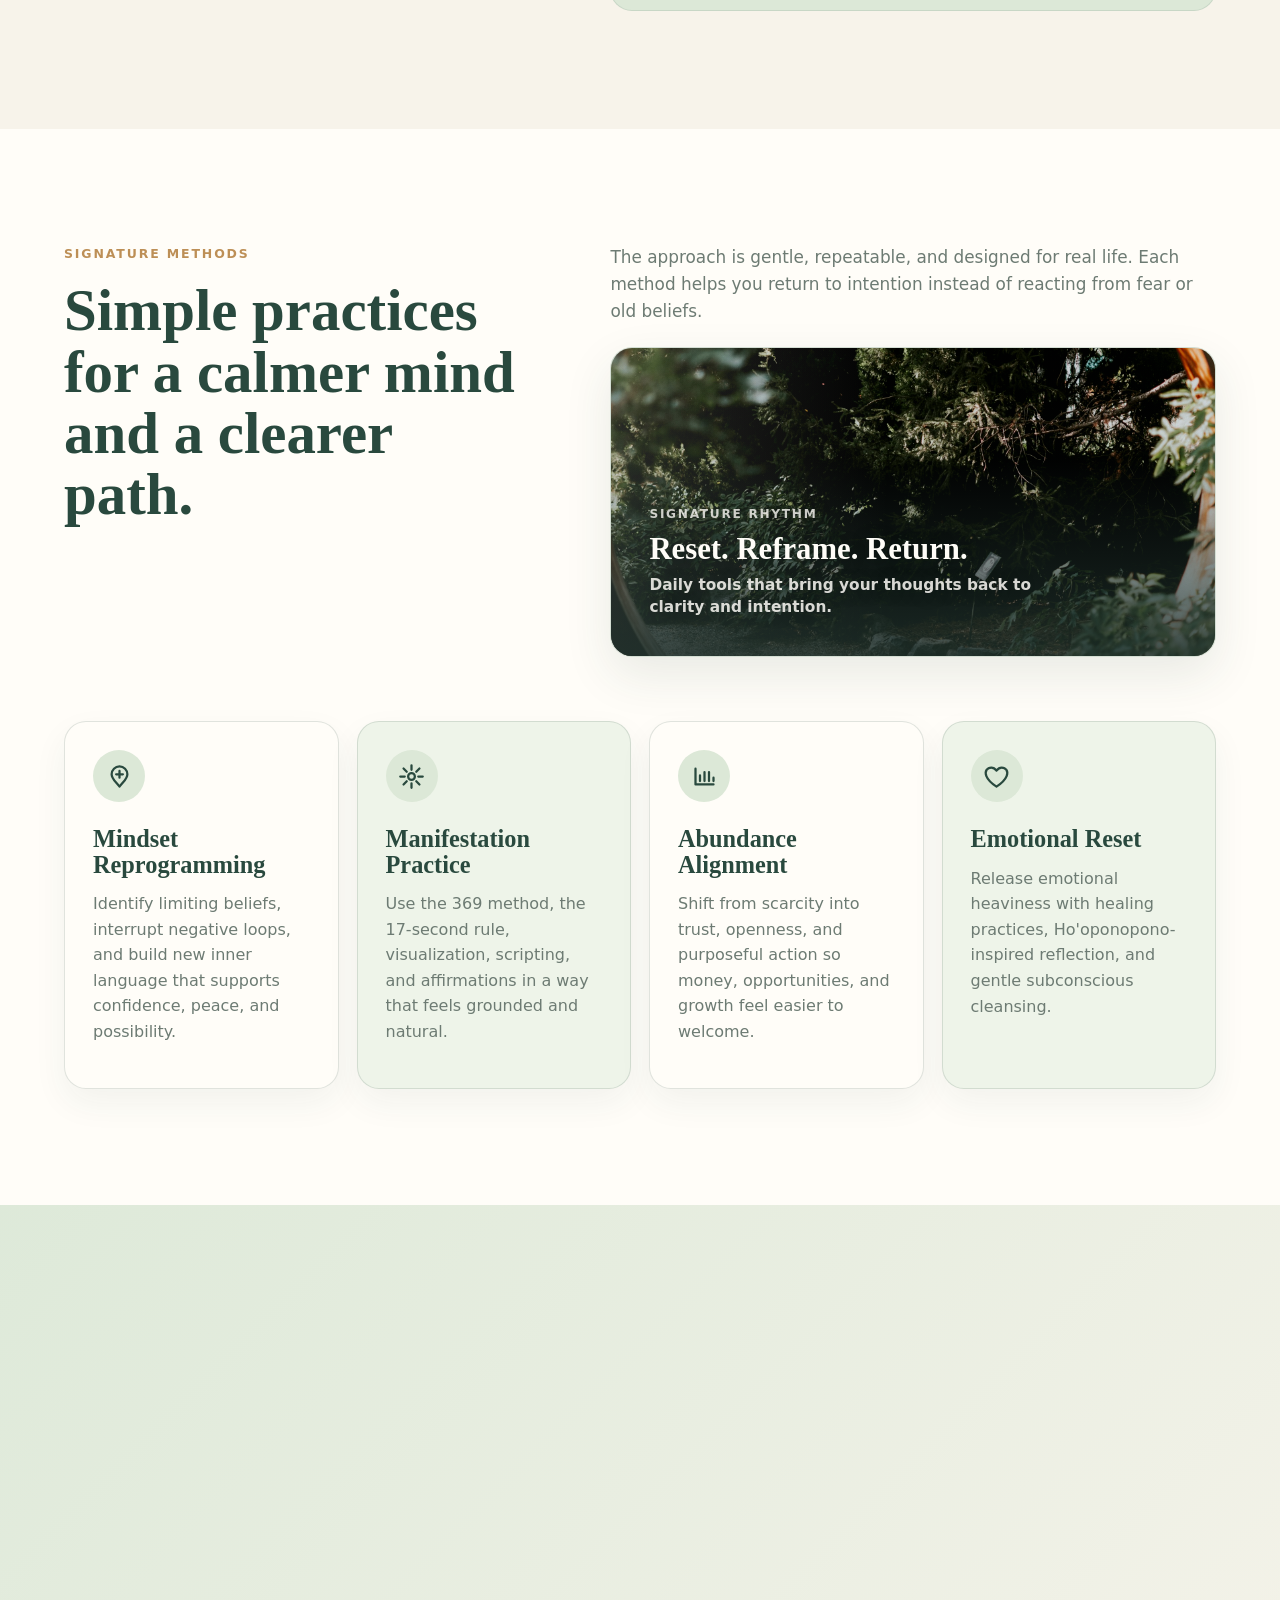
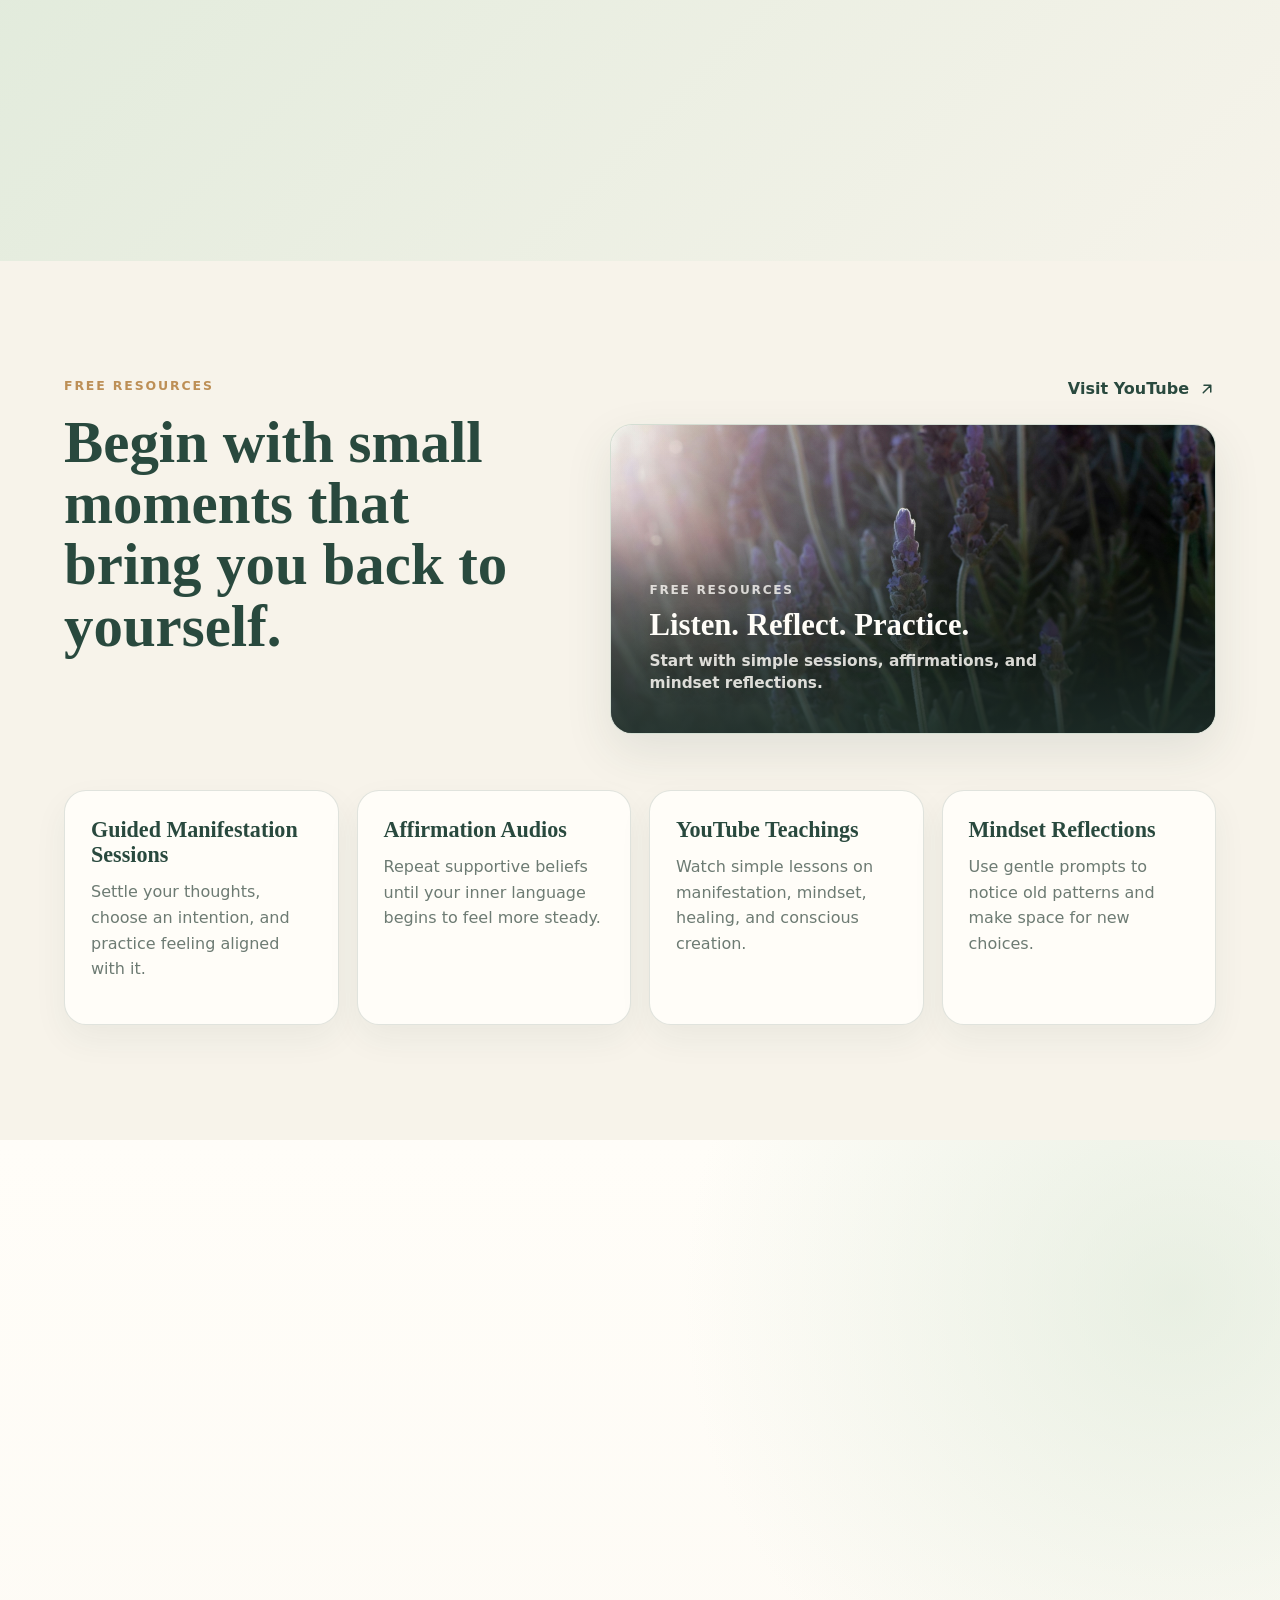
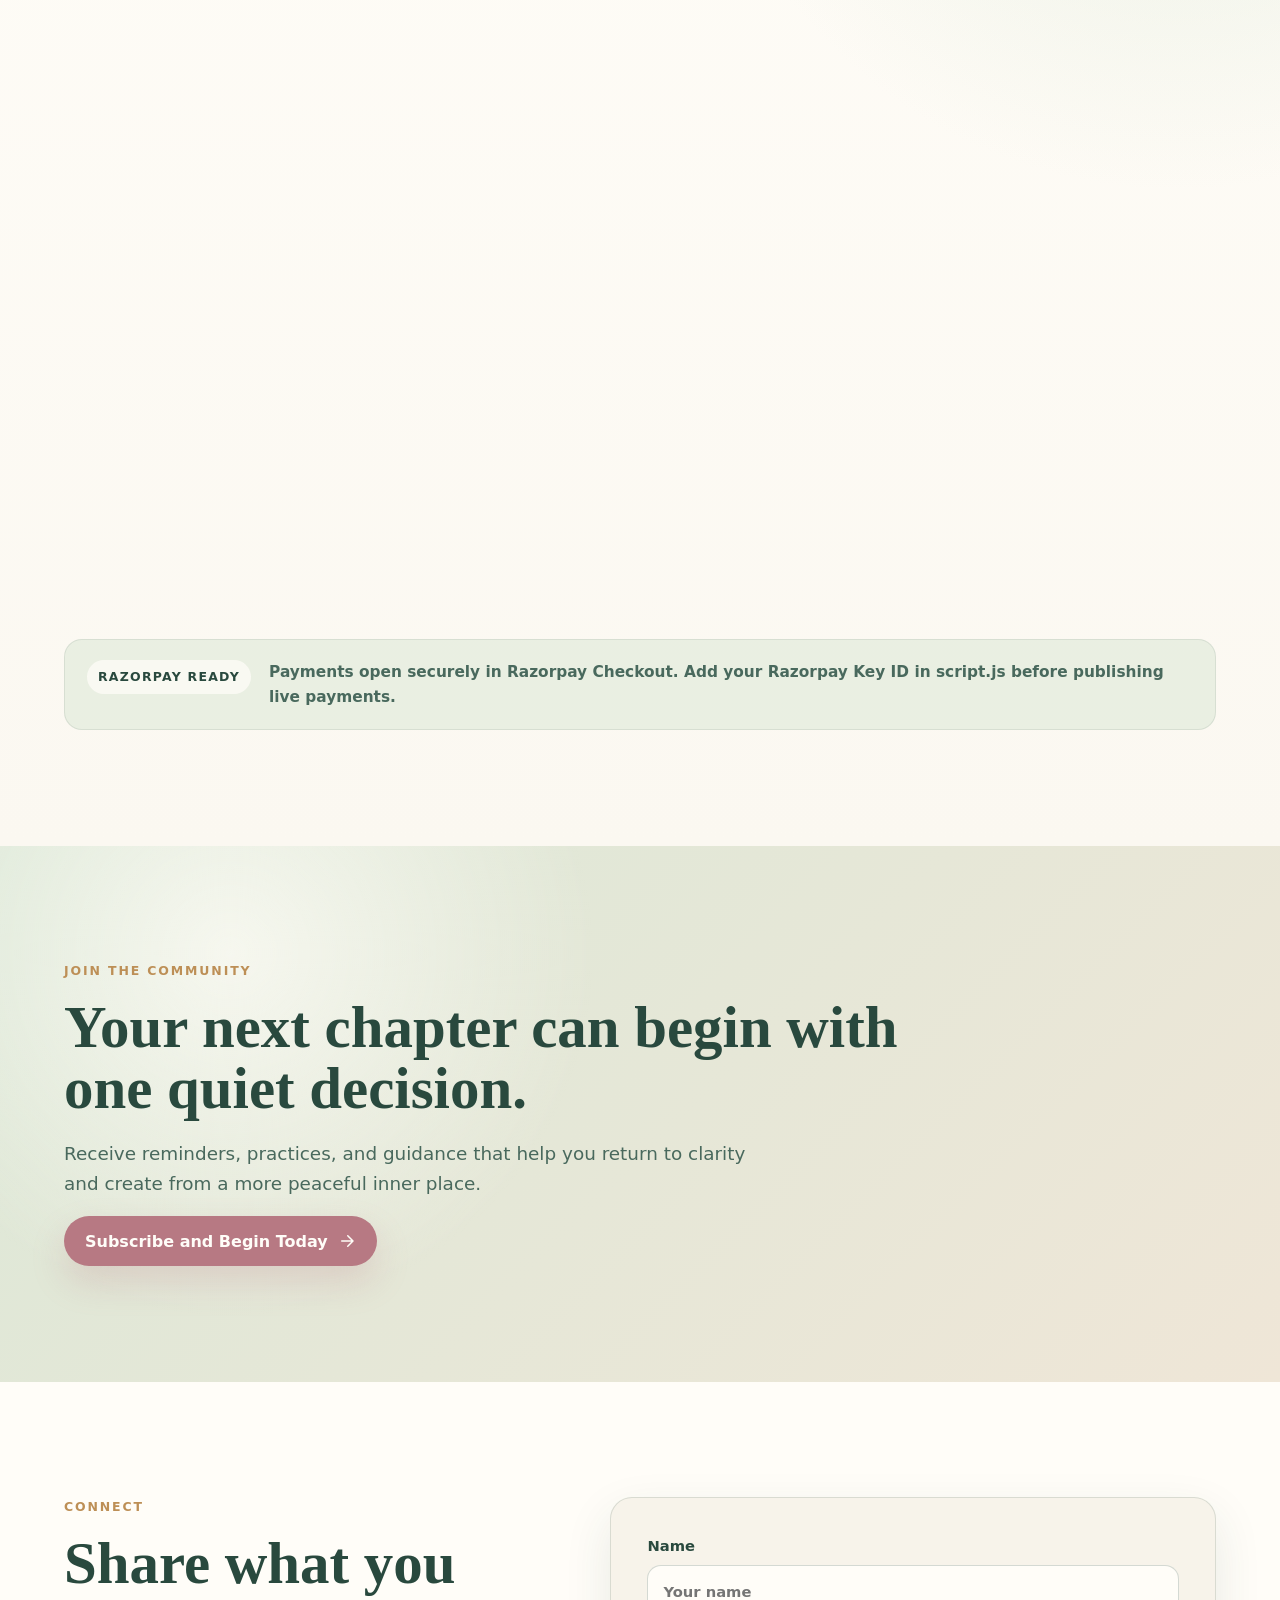
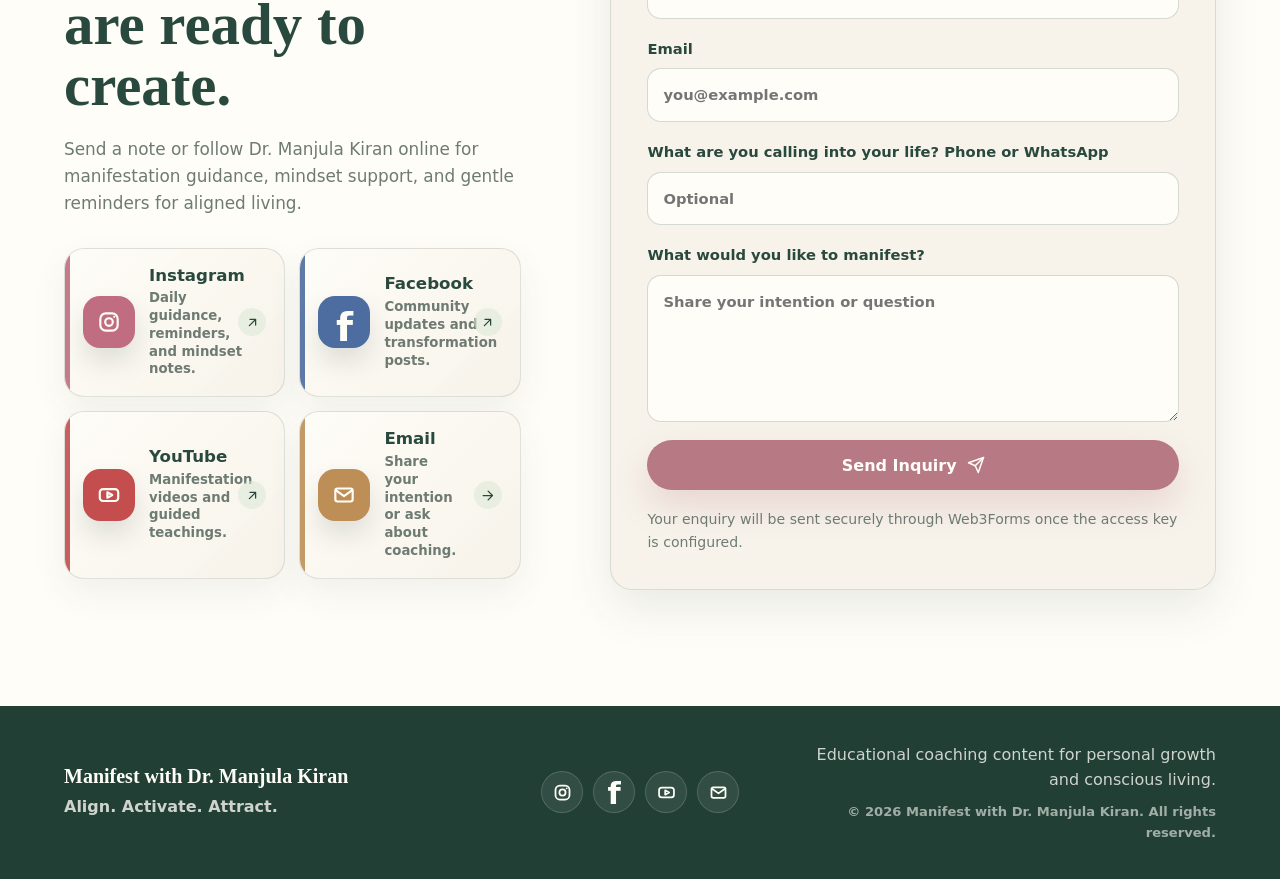
==== commit 23301bc2: "Merge pull request #4 from Sanjaysoralamavu/track-3-payment-gateway Track 3 payment gateway" ====
--- a/align-activate-attract/index.html
+++ b/align-activate-attract/index.html
@@ -40,22 +40,11 @@
       </nav>
     </header>
 
-    <div class="story-progress" aria-hidden="true">
-      <span data-story-progress></span>
-    </div>
-    <nav class="story-rail" aria-label="Story chapters" data-story-rail></nav>
-
     <main>
-      <section
-        class="hero story-section"
-        id="home"
-        aria-label="Manifestation coaching hero"
-        data-story-section
-        data-story-label="Begin"
-      >
+      <section class="hero" id="home" aria-label="Manifestation coaching hero">
         <div class="hero-content reveal">
           <p class="eyebrow">Soft manifestation coaching</p>
-          <h1 data-story-heading>Create a life that feels aligned.</h1>
+          <h1>Create a life that feels aligned.</h1>
           <p class="hero-copy">
             Calm your mind, soften old patterns, and begin creating from clarity.
             Dr. Manjula Kiran guides you through practical manifestation tools,
@@ -86,13 +75,7 @@
         </div>
       </section>
 
-      <section
-        class="intention-strip story-section"
-        id="shift"
-        aria-label="Core transformation outcomes"
-        data-story-section
-        data-story-label="Shift"
-      >
+      <section class="intention-strip" aria-label="Core transformation outcomes">
         <article>
           <span>01</span>
           <strong>Quiet the noise</strong>
@@ -110,11 +93,11 @@
         </article>
       </section>
 
-      <section class="section about story-section" id="about" data-story-section data-story-label="Meet">
+      <section class="section about" id="about">
         <div class="section-kicker">About Dr. Manjula Kiran</div>
         <div class="two-column">
           <div class="section-heading reveal">
-            <h2 data-story-heading>A mentor for conscious growth, emotional ease, and aligned living.</h2>
+            <h2>A mentor for conscious growth, emotional ease, and aligned living.</h2>
           </div>
           <div class="section-copy reveal">
             <p>
@@ -132,11 +115,11 @@
         </div>
       </section>
 
-      <section class="section methods story-section" id="methods" data-story-section data-story-label="Practice">
+      <section class="section methods" id="methods">
         <div class="section-top reveal">
           <div>
             <div class="section-kicker">Signature Methods</div>
-            <h2 data-story-heading>Simple practices for a calmer mind and a clearer path.</h2>
+            <h2>Simple practices for a calmer mind and a clearer path.</h2>
           </div>
           <div class="section-side">
             <p>
@@ -212,11 +195,11 @@
         </div>
       </section>
 
-      <section class="section difference story-section" id="difference" data-story-section data-story-label="Why">
+      <section class="section difference" id="difference">
         <div class="difference-layout">
           <div class="difference-copy reveal">
             <div class="section-kicker">Why It Feels Different</div>
-            <h2 data-story-heading>Support that feels spiritual, practical, and emotionally safe.</h2>
+            <h2>Support that feels spiritual, practical, and emotionally safe.</h2>
             <p>
               The goal is not pressure or perfection. The goal is a calmer relationship
               with your mind, a clearer connection to your desires, and small practices
@@ -234,11 +217,11 @@
         </div>
       </section>
 
-      <section class="section resources story-section" id="resources" data-story-section data-story-label="Resources">
+      <section class="section resources" id="resources">
         <div class="section-top reveal">
           <div>
             <div class="section-kicker">Free Resources</div>
-            <h2 data-story-heading>Begin with small moments that bring you back to yourself.</h2>
+            <h2>Begin with small moments that bring you back to yourself.</h2>
           </div>
           <div class="section-side section-side-actions">
             <a class="text-link" href="https://www.youtube.com/channel/UC81FrGiepPYoNcmdYstMb5A/join" target="_blank" rel="noreferrer">
@@ -278,11 +261,11 @@
         </div>
       </section>
 
-      <section class="section plans story-section" id="plans" data-story-section data-story-label="Plans">
+      <section class="section plans" id="plans">
         <div class="section-top plans-top reveal">
           <div>
             <div class="section-kicker">Payment Gateway</div>
-            <h2 data-story-heading>Choose your manifestation path.</h2>
+            <h2>Choose your manifestation path.</h2>
           </div>
           <div class="plans-intro">
             <p>
@@ -441,10 +424,10 @@
         </div>
       </section>
 
-      <section class="community story-section" id="community" data-story-section data-story-label="Decision">
+      <section class="community" id="community">
         <div class="community-inner reveal">
           <p class="eyebrow">Join the community</p>
-          <h2 data-story-heading>Your next chapter can begin with one quiet decision.</h2>
+          <h2>Your next chapter can begin with one quiet decision.</h2>
           <p>
             Receive reminders, practices, and guidance that help you return to clarity
             and create from a more peaceful inner place.
@@ -458,11 +441,11 @@
         </div>
       </section>
 
-      <section class="section contact story-section" id="contact" data-story-section data-story-label="Connect">
+      <section class="section contact" id="contact">
         <div class="contact-grid">
           <div class="contact-copy reveal">
             <div class="section-kicker">Connect</div>
-            <h2 data-story-heading>Share what you are ready to create.</h2>
+            <h2>Share what you are ready to create.</h2>
             <p>
               Send a note or follow Dr. Manjula Kiran online for manifestation guidance,
               mindset support, and gentle reminders for aligned living.
@@ -625,6 +608,6 @@
     </footer>
 
     <script src="https://checkout.razorpay.com/v1/checkout.js"></script>
-    <script src="script.js?v=track4-scrollytelling"></script>
+    <script src="script.js?v=track3-razorpay-checkout"></script>
   </body>
 </html>
--- a/align-activate-attract/styles.css
+++ b/align-activate-attract/styles.css
@@ -40,11 +40,6 @@
   overflow: hidden;
 }
 
-main {
-  counter-reset: story-step;
-  overflow: clip;
-}
-
 img,
 svg {
   display: block;
@@ -143,8 +138,7 @@
   transition: opacity 160ms ease, transform 160ms ease;
 }
 
-.site-nav a:hover::after,
-.site-nav a.is-active::after {
+.site-nav a:hover::after {
   opacity: 0.95;
   transform: scaleX(1);
 }
@@ -174,162 +168,6 @@
   width: 18px;
   height: 2px;
   background: currentColor;
-}
-
-.story-progress {
-  position: fixed;
-  z-index: 19;
-  top: 82px;
-  right: 0;
-  left: 0;
-  height: 3px;
-  background: rgba(41, 73, 62, 0.08);
-  pointer-events: none;
-}
-
-.story-progress span {
-  display: block;
-  width: 100%;
-  height: 100%;
-  background: linear-gradient(90deg, var(--sage), var(--rose), var(--gold));
-  transform: scaleX(0);
-  transform-origin: left center;
-  transition: transform 120ms linear;
-}
-
-.story-rail {
-  position: fixed;
-  z-index: 18;
-  top: 50%;
-  right: 18px;
-  display: grid;
-  gap: 9px;
-  transform: translateY(-50%);
-}
-
-.story-rail a {
-  display: grid;
-  grid-template-columns: auto 26px;
-  align-items: center;
-  justify-items: end;
-  gap: 8px;
-  color: var(--forest);
-  opacity: 0.48;
-  outline: none;
-  transition: opacity 160ms ease, transform 160ms ease;
-}
-
-.story-rail a span {
-  display: grid;
-  grid-column: 2;
-  grid-row: 1;
-  width: 26px;
-  height: 26px;
-  place-items: center;
-  justify-self: end;
-  color: var(--forest);
-  background: rgba(255, 253, 248, 0.76);
-  border: 1px solid rgba(41, 73, 62, 0.18);
-  border-radius: 50%;
-  box-shadow: 0 8px 22px rgba(41, 73, 62, 0.08);
-  font-size: 0.64rem;
-  font-weight: 900;
-}
-
-.story-rail a small {
-  grid-column: 1;
-  grid-row: 1;
-  max-width: 0;
-  padding: 5px 0;
-  color: var(--forest);
-  background: rgba(255, 253, 248, 0.9);
-  border-radius: 999px;
-  box-shadow: 0 12px 28px rgba(41, 73, 62, 0.1);
-  font-size: 0.7rem;
-  font-weight: 900;
-  letter-spacing: 0.08em;
-  opacity: 0;
-  overflow: hidden;
-  text-transform: uppercase;
-  white-space: nowrap;
-  transform: translateX(8px);
-  transition: max-width 180ms ease, opacity 180ms ease, padding 180ms ease, transform 180ms ease;
-}
-
-.story-rail a:hover,
-.story-rail a:focus-visible,
-.story-rail a.is-active {
-  opacity: 1;
-  transform: translateX(-3px);
-}
-
-.story-rail a:hover span,
-.story-rail a:focus-visible span,
-.story-rail a.is-active span {
-  color: var(--white);
-  background: var(--forest);
-  border-color: transparent;
-}
-
-.story-rail a:hover small,
-.story-rail a:focus-visible small,
-.story-rail a.is-active small {
-  max-width: 120px;
-  padding: 5px 10px;
-  opacity: 1;
-  transform: translateX(0);
-}
-
-.story-section {
-  position: relative;
-  min-height: max(720px, calc(100svh - 82px));
-  counter-increment: story-step;
-  scroll-margin-top: 82px;
-}
-
-.story-section::before {
-  position: absolute;
-  z-index: 0;
-  top: clamp(24px, 5vw, 64px);
-  right: clamp(22px, 7vw, 118px);
-  color: rgba(41, 73, 62, 0.045);
-  content: "0" counter(story-step);
-  font-family: Georgia, "Times New Roman", serif;
-  font-size: clamp(5.4rem, 13vw, 15rem);
-  font-weight: 700;
-  line-height: 0.8;
-  pointer-events: none;
-  transform: translateY(22px);
-  transition: color 420ms ease, transform 420ms ease;
-}
-
-.story-section.is-story-active::before {
-  color: rgba(41, 73, 62, 0.075);
-  transform: translateY(0);
-}
-
-.story-section > * {
-  position: relative;
-  z-index: 1;
-}
-
-[data-story-heading] {
-  overflow: hidden;
-}
-
-.story-word {
-  display: inline-block;
-  opacity: 0;
-  transform: translateY(0.7em);
-  transition:
-    opacity 640ms ease,
-    transform 640ms cubic-bezier(0.2, 0.8, 0.2, 1);
-  transition-delay: calc(var(--word-index, 0) * 42ms);
-}
-
-.story-section.is-story-active .story-word {
-  opacity: 1;
-  transform: translateY(0);
 }
 
 .hero {
@@ -478,12 +316,6 @@
   isolation: isolate;
 }
 
-.hero-visual,
-.section-image-card {
-  position: sticky;
-  top: 112px;
-}
-
 .image-card img {
   position: absolute;
   inset: 0;
@@ -567,10 +399,9 @@
 .intention-strip {
   display: grid;
   grid-template-columns: repeat(3, 1fr);
-  align-items: center;
   gap: 18px;
-  padding: clamp(72px, 8vw, 118px) clamp(20px, 5vw, 72px);
-  margin-top: 0;
+  padding: 0 clamp(20px, 5vw, 72px) clamp(64px, 7vw, 96px);
+  margin-top: -30px;
   background: #f4efe5;
 }
 
@@ -1439,7 +1270,7 @@
 }
 
 .footer-meta p {
-  font-weight: 720;
+  font-weight: 500;
 }
 
 .footer-meta small {
@@ -1473,11 +1304,6 @@
     opacity: 1;
     transform: none;
   }
-
-  .story-word {
-    opacity: 1;
-    transform: none;
-  }
 }
 
 @media (max-width: 1120px) {
@@ -1489,12 +1315,6 @@
     min-height: 460px;
   }
 
-  .hero-visual,
-  .section-image-card {
-    position: relative;
-    top: auto;
-  }
-
   .method-grid,
   .resource-list {
     grid-template-columns: repeat(2, minmax(0, 1fr));
@@ -1520,25 +1340,6 @@
 @media (max-width: 860px) {
   .site-header {
     min-height: 68px;
-  }
-
-  .story-progress {
-    top: 68px;
-  }
-
-  .story-rail {
-    display: none;
-  }
-
-  .story-section {
-    min-height: auto;
-    scroll-margin-top: 68px;
-  }
-
-  .story-section::before {
-    top: 24px;
-    right: 20px;
-    font-size: clamp(4rem, 21vw, 7rem);
   }
 
   .nav-toggle {
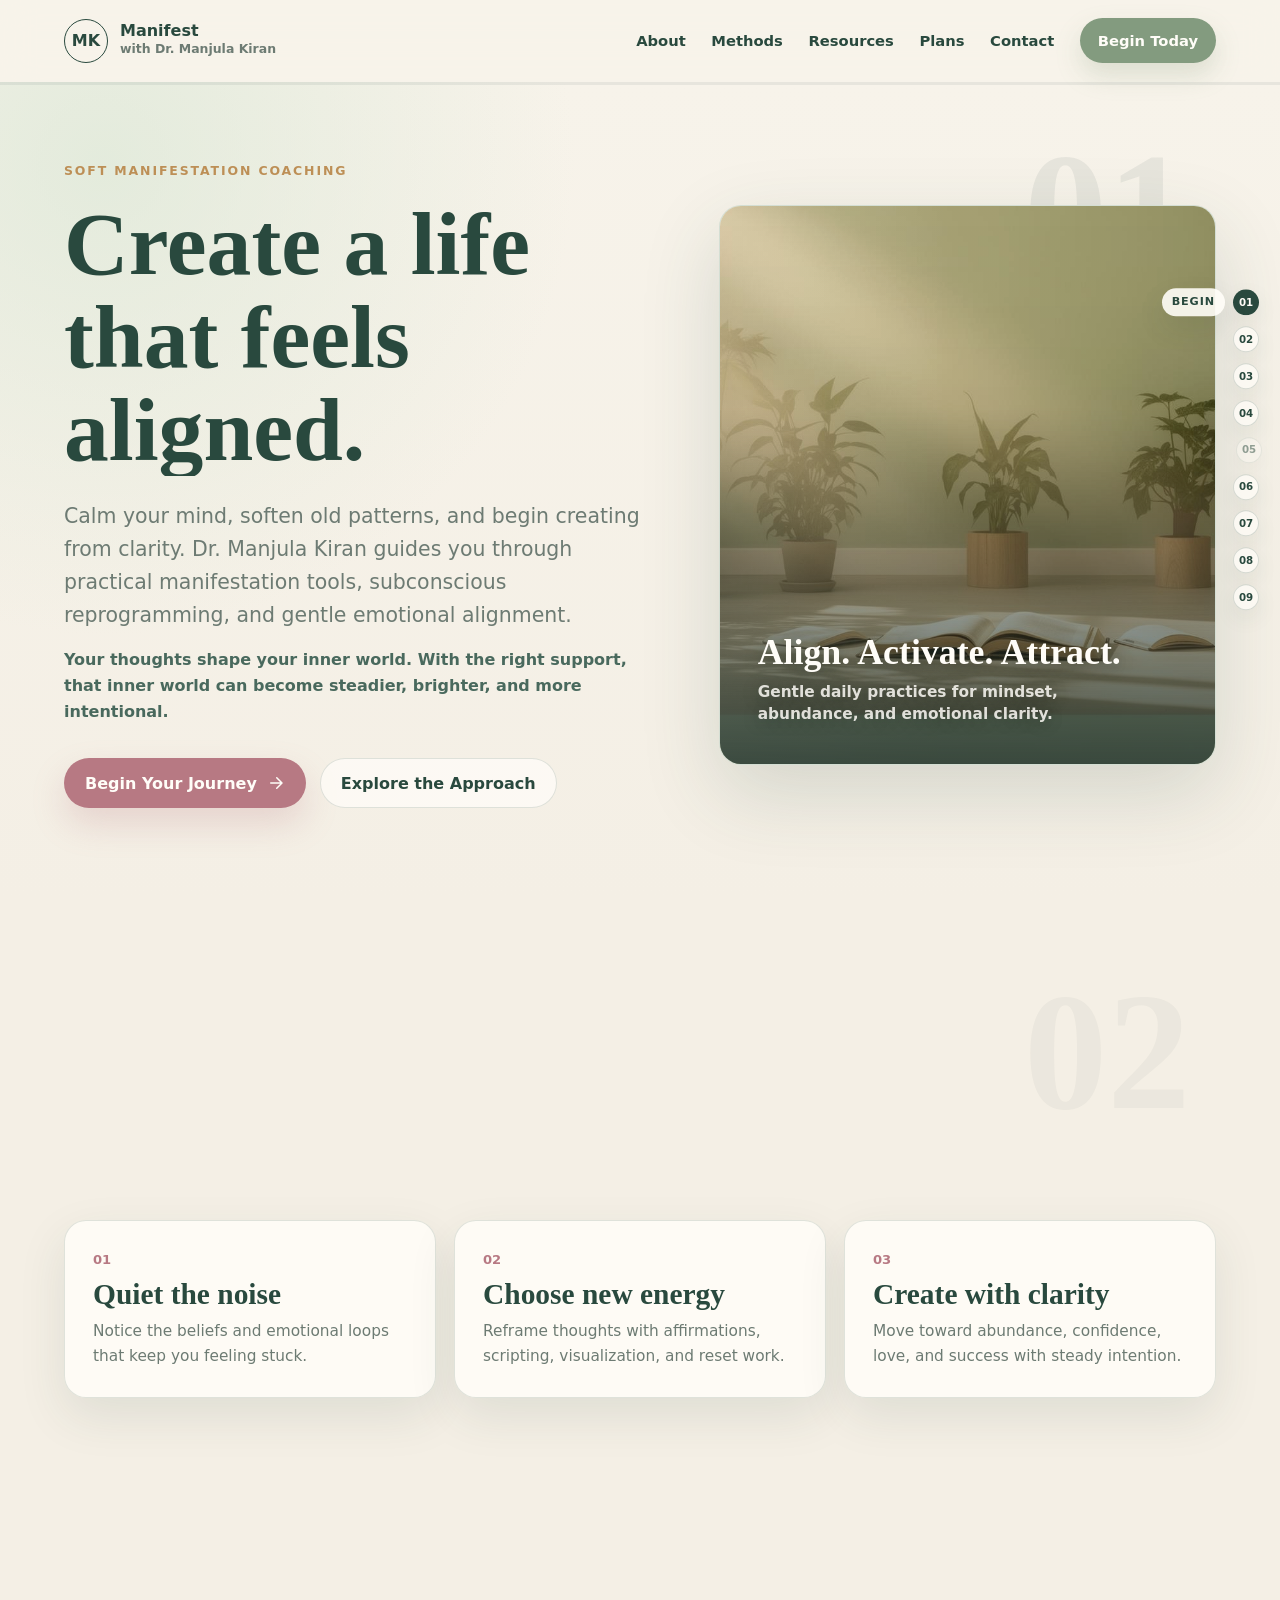
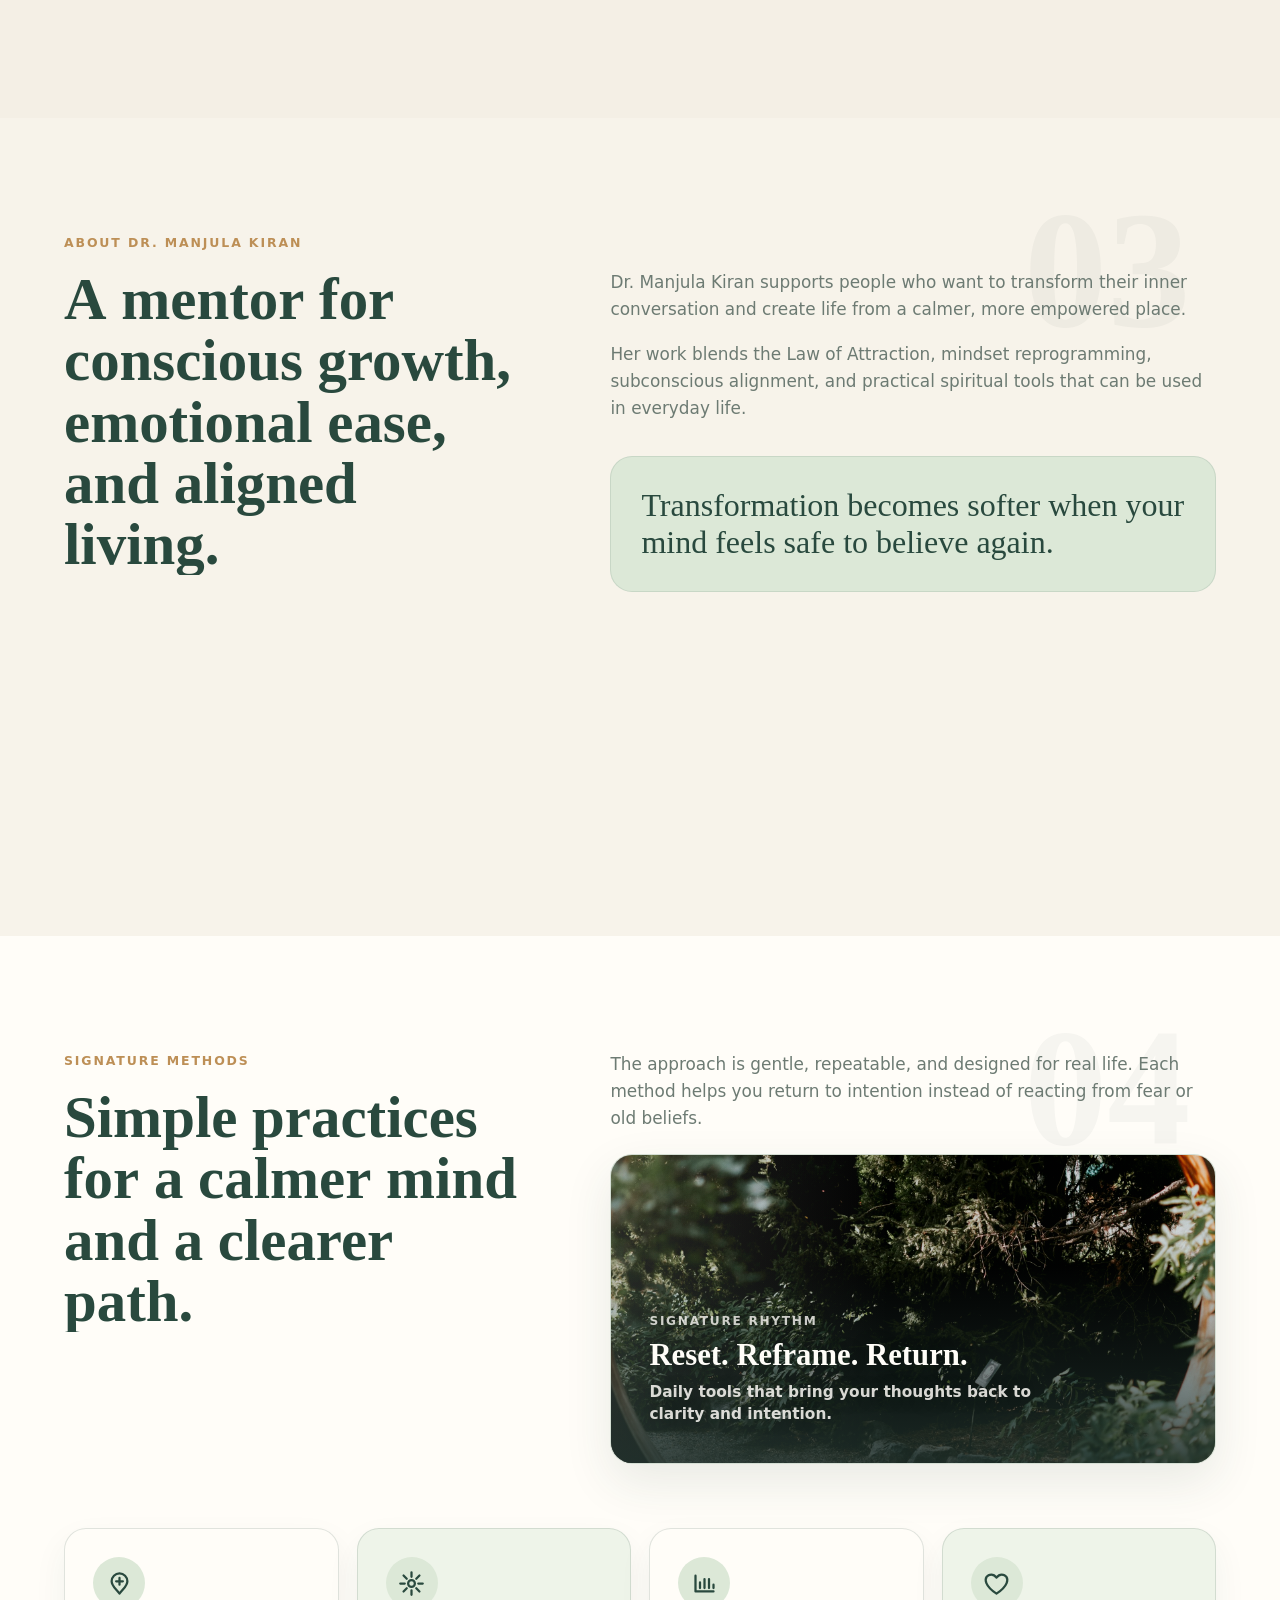
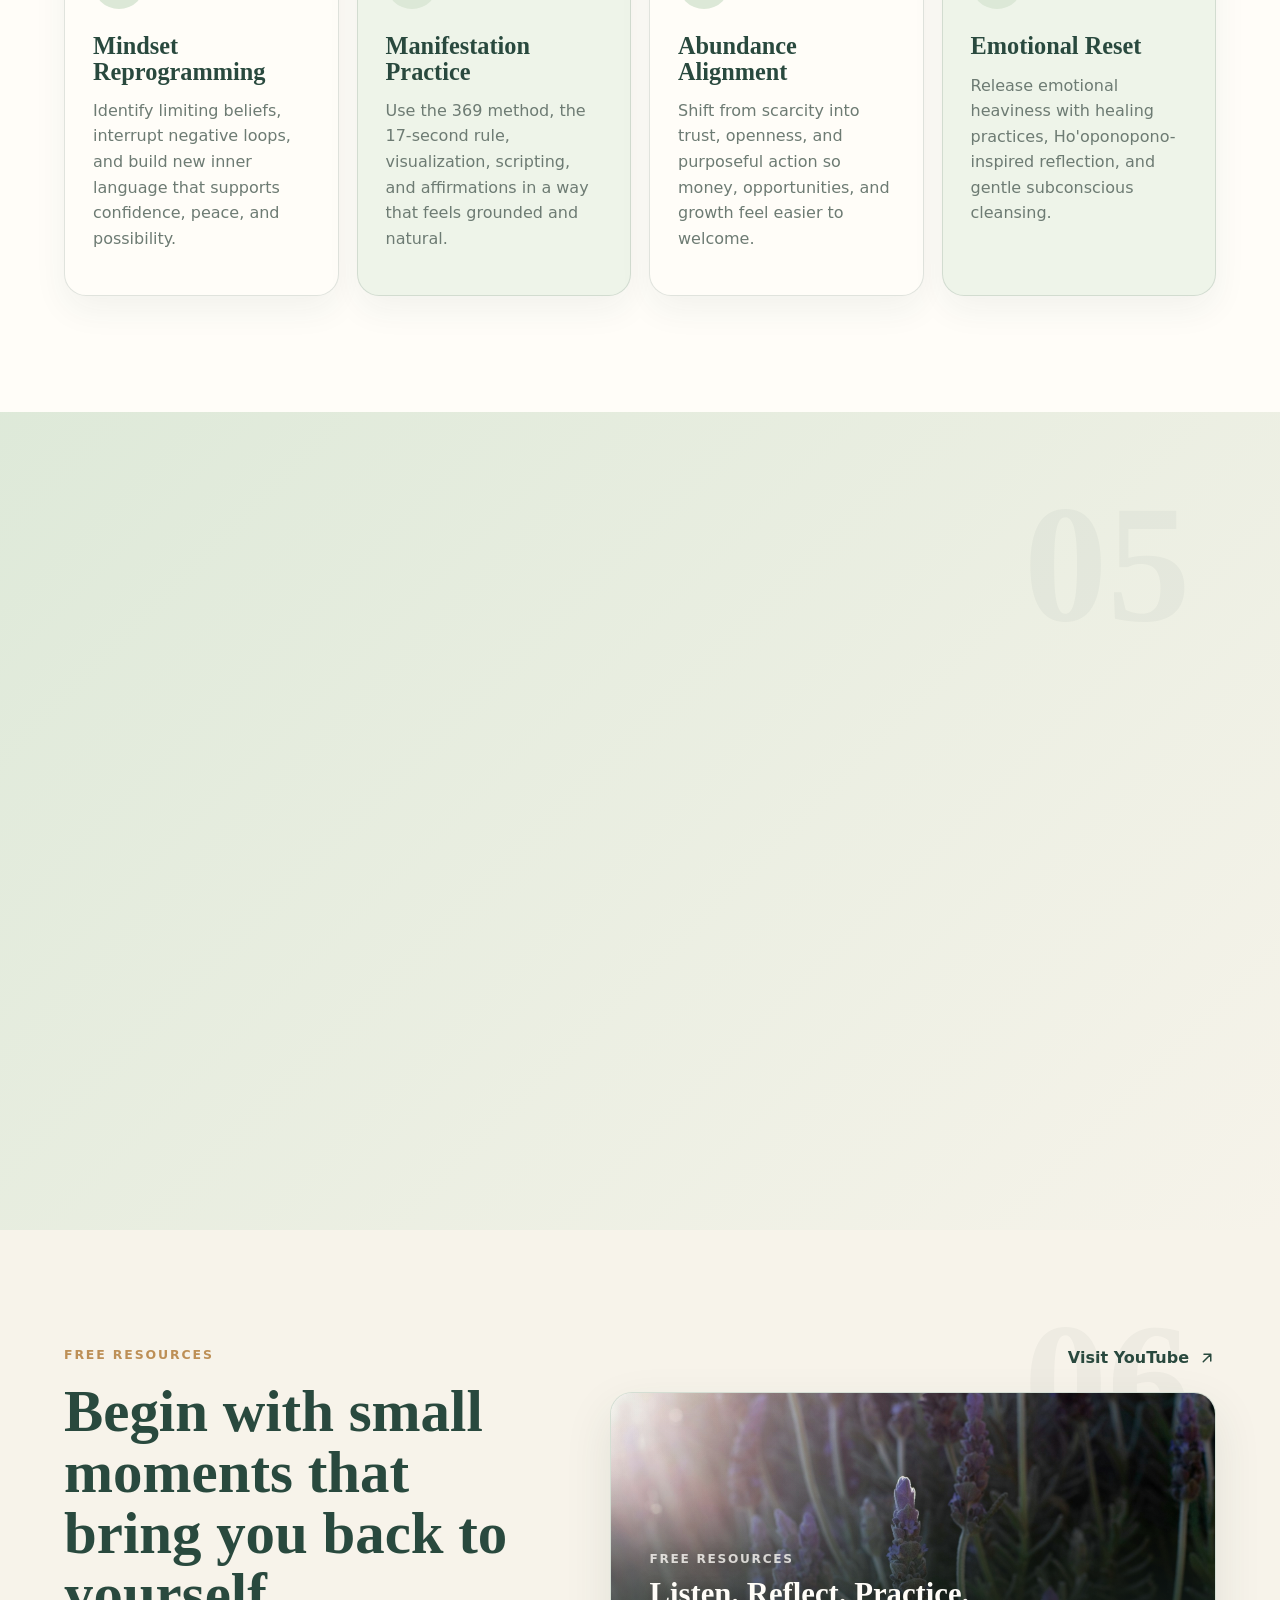
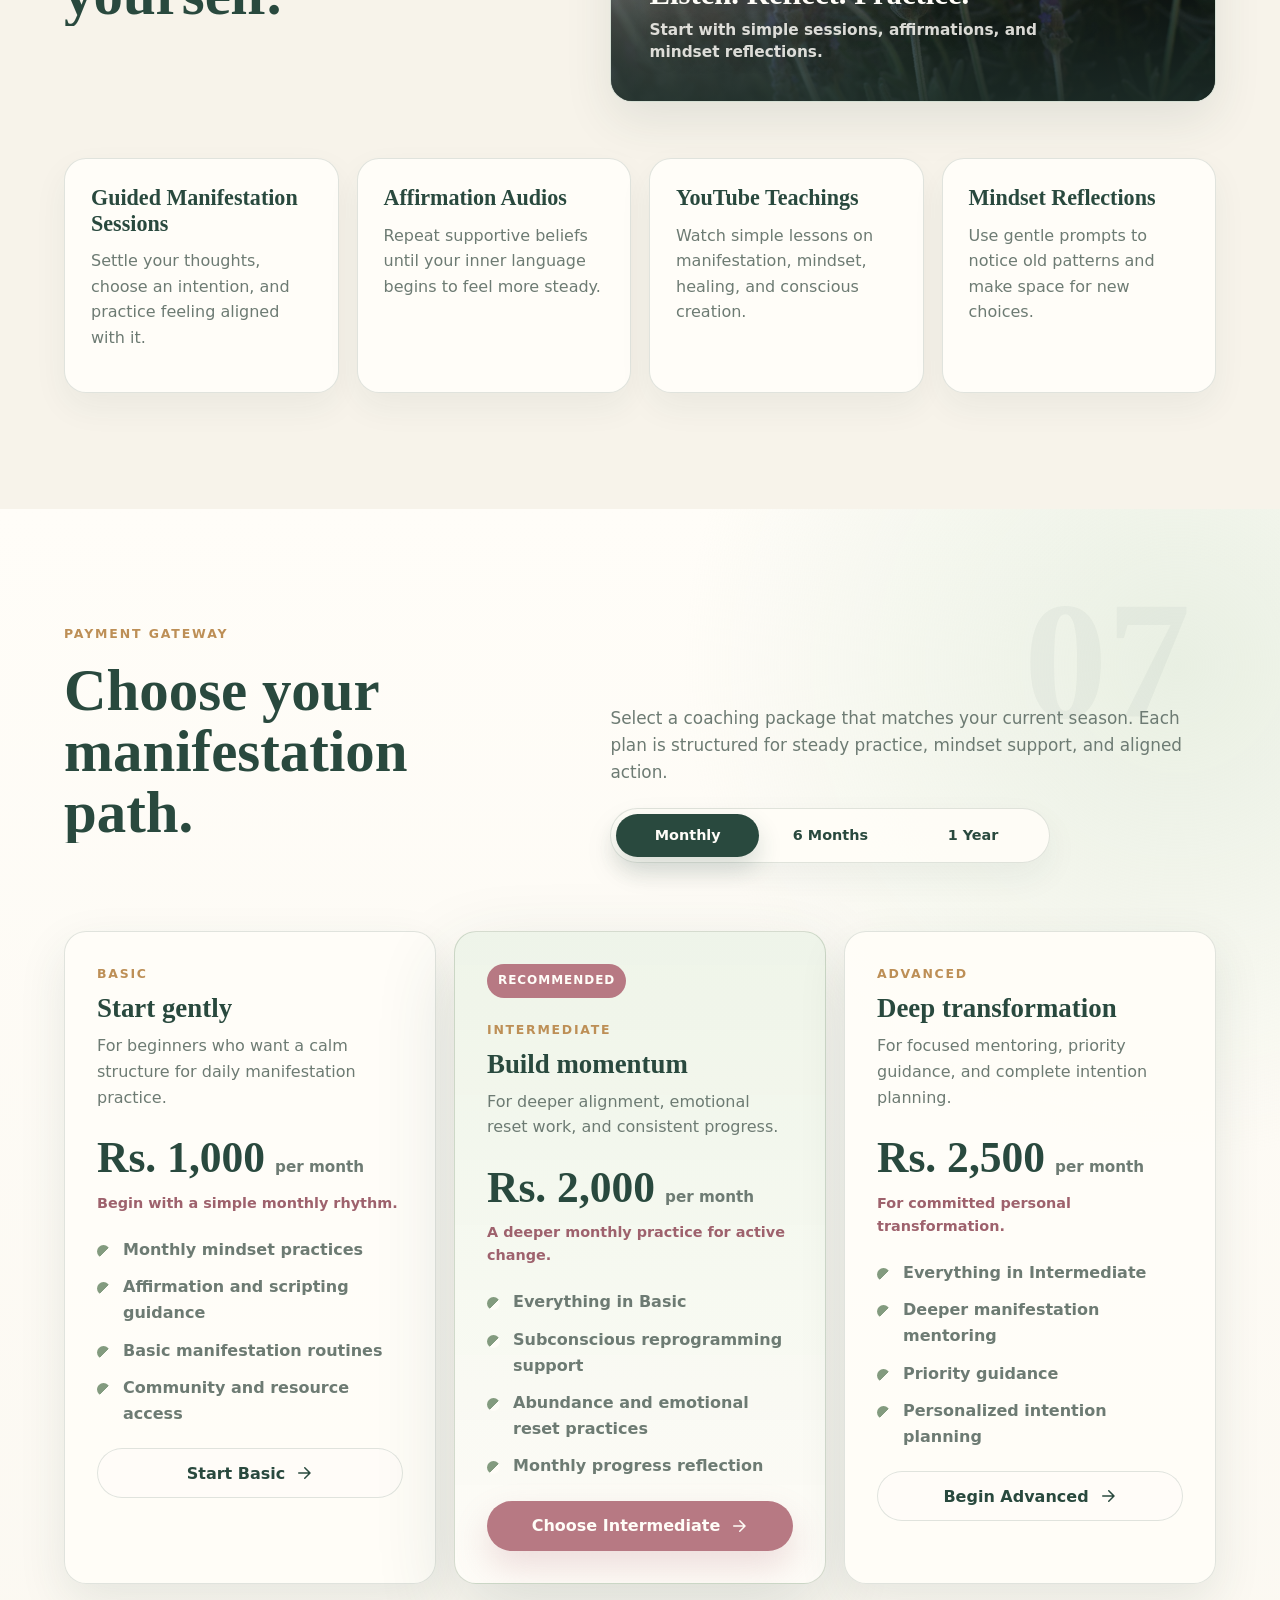
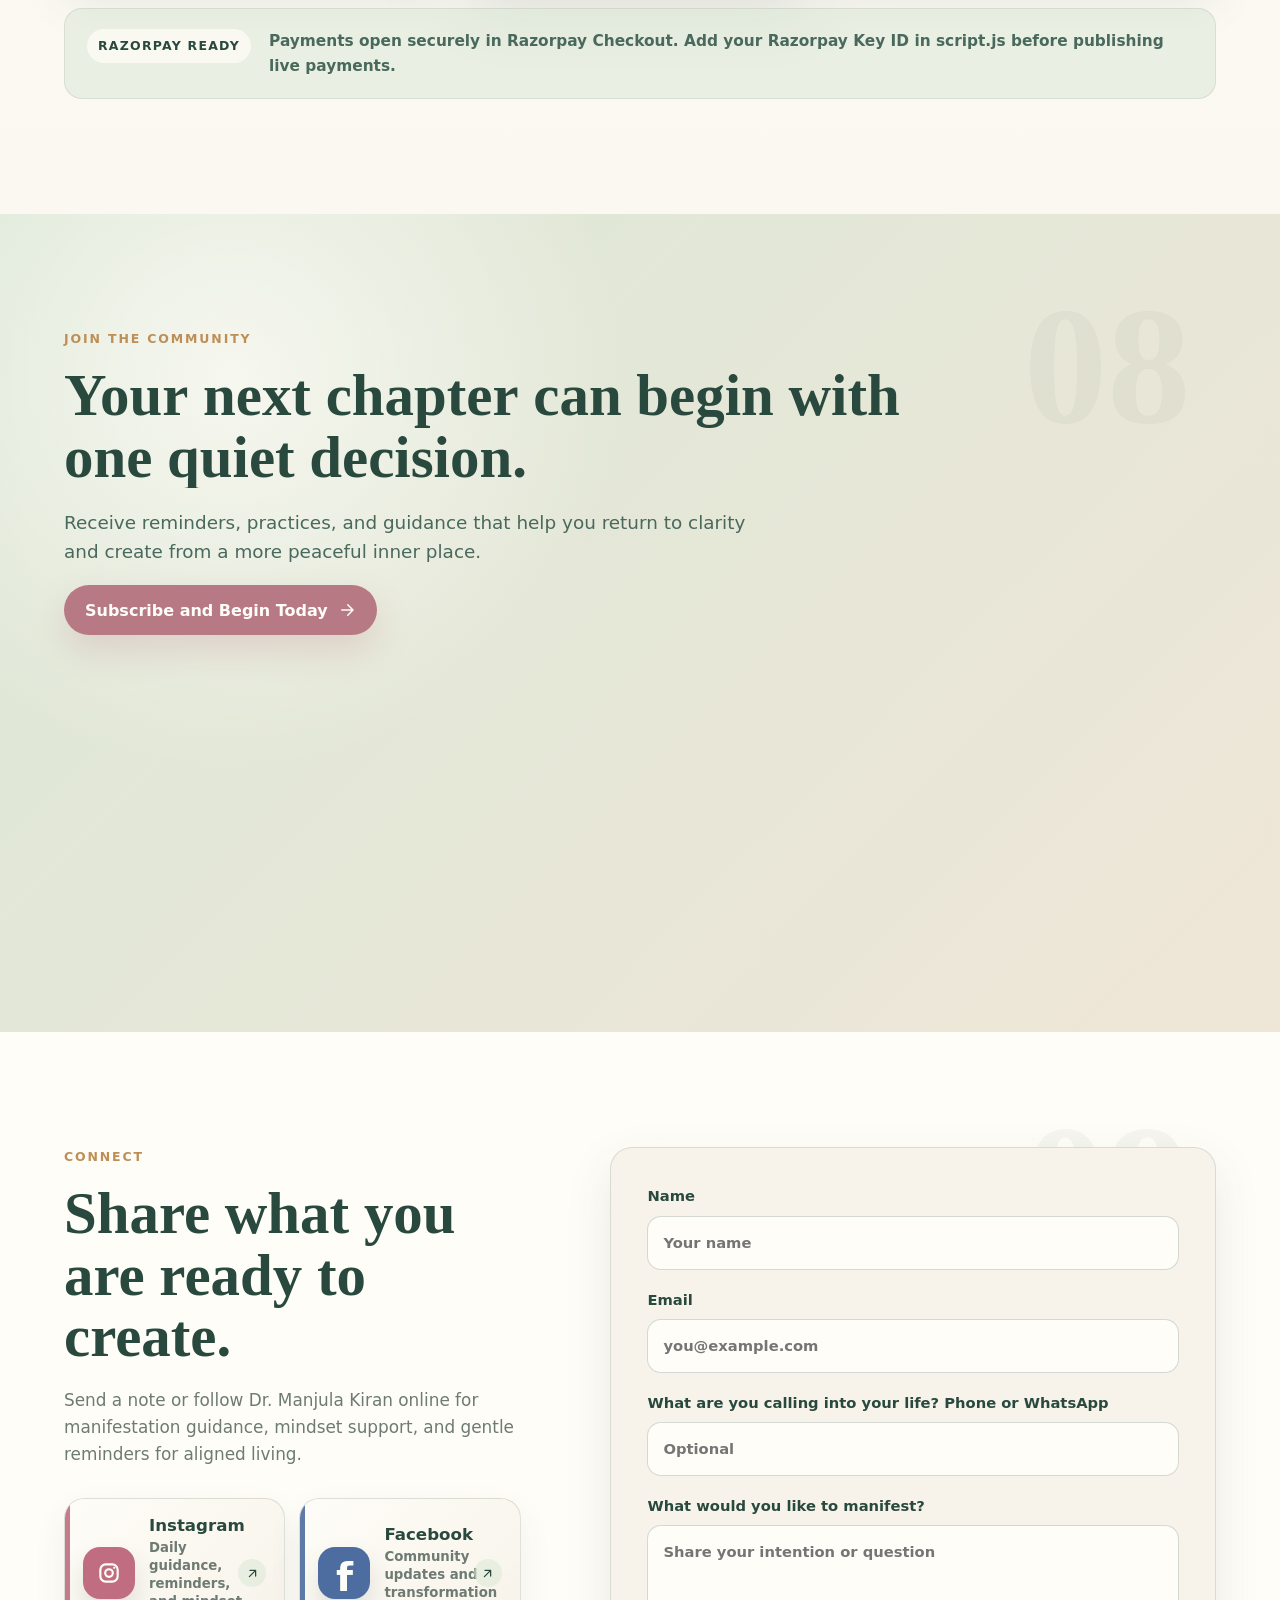
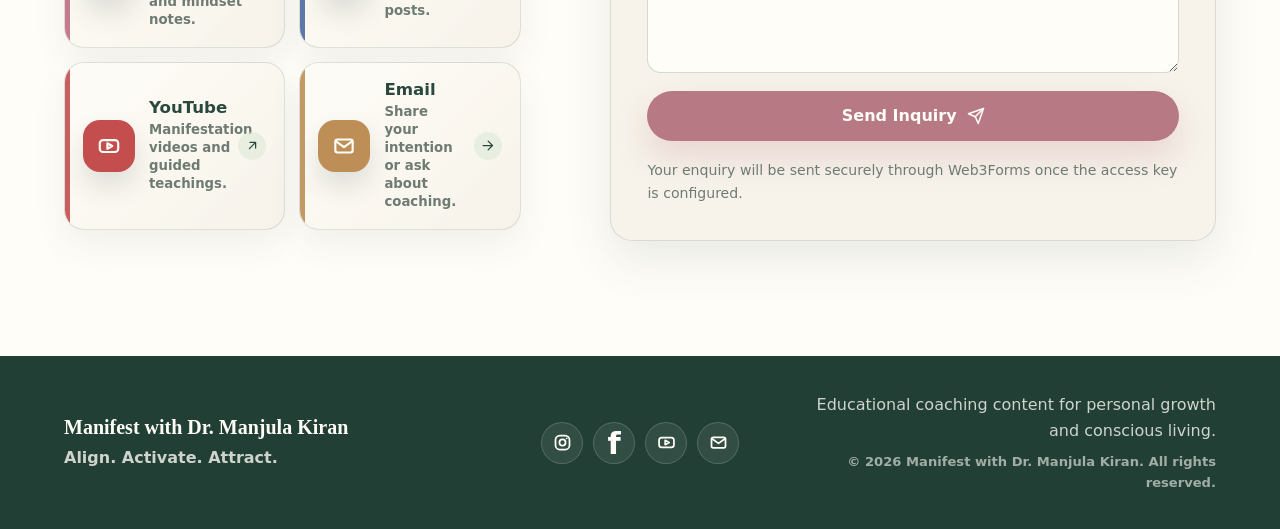
==== commit a9a1eae3: "Merge pull request #5 from Sanjaysoralamavu/scorlly-telling Add scrollytelling experience" ====
--- a/align-activate-attract/index.html
+++ b/align-activate-attract/index.html
@@ -40,11 +40,22 @@
       </nav>
     </header>
 
+    <div class="story-progress" aria-hidden="true">
+      <span data-story-progress></span>
+    </div>
+    <nav class="story-rail" aria-label="Story chapters" data-story-rail></nav>
+
     <main>
-      <section class="hero" id="home" aria-label="Manifestation coaching hero">
+      <section
+        class="hero story-section"
+        id="home"
+        aria-label="Manifestation coaching hero"
+        data-story-section
+        data-story-label="Begin"
+      >
         <div class="hero-content reveal">
           <p class="eyebrow">Soft manifestation coaching</p>
-          <h1>Create a life that feels aligned.</h1>
+          <h1 data-story-heading>Create a life that feels aligned.</h1>
           <p class="hero-copy">
             Calm your mind, soften old patterns, and begin creating from clarity.
             Dr. Manjula Kiran guides you through practical manifestation tools,
@@ -75,7 +86,13 @@
         </div>
       </section>
 
-      <section class="intention-strip" aria-label="Core transformation outcomes">
+      <section
+        class="intention-strip story-section"
+        id="shift"
+        aria-label="Core transformation outcomes"
+        data-story-section
+        data-story-label="Shift"
+      >
         <article>
           <span>01</span>
           <strong>Quiet the noise</strong>
@@ -93,11 +110,11 @@
         </article>
       </section>
 
-      <section class="section about" id="about">
+      <section class="section about story-section" id="about" data-story-section data-story-label="Meet">
         <div class="section-kicker">About Dr. Manjula Kiran</div>
         <div class="two-column">
           <div class="section-heading reveal">
-            <h2>A mentor for conscious growth, emotional ease, and aligned living.</h2>
+            <h2 data-story-heading>A mentor for conscious growth, emotional ease, and aligned living.</h2>
           </div>
           <div class="section-copy reveal">
             <p>
@@ -115,11 +132,11 @@
         </div>
       </section>
 
-      <section class="section methods" id="methods">
+      <section class="section methods story-section" id="methods" data-story-section data-story-label="Practice">
         <div class="section-top reveal">
           <div>
             <div class="section-kicker">Signature Methods</div>
-            <h2>Simple practices for a calmer mind and a clearer path.</h2>
+            <h2 data-story-heading>Simple practices for a calmer mind and a clearer path.</h2>
           </div>
           <div class="section-side">
             <p>
@@ -195,11 +212,11 @@
         </div>
       </section>
 
-      <section class="section difference" id="difference">
+      <section class="section difference story-section" id="difference" data-story-section data-story-label="Why">
         <div class="difference-layout">
           <div class="difference-copy reveal">
             <div class="section-kicker">Why It Feels Different</div>
-            <h2>Support that feels spiritual, practical, and emotionally safe.</h2>
+            <h2 data-story-heading>Support that feels spiritual, practical, and emotionally safe.</h2>
             <p>
               The goal is not pressure or perfection. The goal is a calmer relationship
               with your mind, a clearer connection to your desires, and small practices
@@ -217,11 +234,11 @@
         </div>
       </section>
 
-      <section class="section resources" id="resources">
+      <section class="section resources story-section" id="resources" data-story-section data-story-label="Resources">
         <div class="section-top reveal">
           <div>
             <div class="section-kicker">Free Resources</div>
-            <h2>Begin with small moments that bring you back to yourself.</h2>
+            <h2 data-story-heading>Begin with small moments that bring you back to yourself.</h2>
           </div>
           <div class="section-side section-side-actions">
             <a class="text-link" href="https://www.youtube.com/channel/UC81FrGiepPYoNcmdYstMb5A/join" target="_blank" rel="noreferrer">
@@ -261,11 +278,11 @@
         </div>
       </section>
 
-      <section class="section plans" id="plans">
+      <section class="section plans story-section" id="plans" data-story-section data-story-label="Plans">
         <div class="section-top plans-top reveal">
           <div>
             <div class="section-kicker">Payment Gateway</div>
-            <h2>Choose your manifestation path.</h2>
+            <h2 data-story-heading>Choose your manifestation path.</h2>
           </div>
           <div class="plans-intro">
             <p>
@@ -424,10 +441,10 @@
         </div>
       </section>
 
-      <section class="community" id="community">
+      <section class="community story-section" id="community" data-story-section data-story-label="Decision">
         <div class="community-inner reveal">
           <p class="eyebrow">Join the community</p>
-          <h2>Your next chapter can begin with one quiet decision.</h2>
+          <h2 data-story-heading>Your next chapter can begin with one quiet decision.</h2>
           <p>
             Receive reminders, practices, and guidance that help you return to clarity
             and create from a more peaceful inner place.
@@ -441,11 +458,11 @@
         </div>
       </section>
 
-      <section class="section contact" id="contact">
+      <section class="section contact story-section" id="contact" data-story-section data-story-label="Connect">
         <div class="contact-grid">
           <div class="contact-copy reveal">
             <div class="section-kicker">Connect</div>
-            <h2>Share what you are ready to create.</h2>
+            <h2 data-story-heading>Share what you are ready to create.</h2>
             <p>
               Send a note or follow Dr. Manjula Kiran online for manifestation guidance,
               mindset support, and gentle reminders for aligned living.
@@ -608,6 +625,6 @@
     </footer>
 
     <script src="https://checkout.razorpay.com/v1/checkout.js"></script>
-    <script src="script.js?v=track3-razorpay-checkout"></script>
+    <script src="script.js?v=track4-scrollytelling"></script>
   </body>
 </html>
--- a/align-activate-attract/styles.css
+++ b/align-activate-attract/styles.css
@@ -40,6 +40,11 @@
   overflow: hidden;
 }
 
+main {
+  counter-reset: story-step;
+  overflow: clip;
+}
+
 img,
 svg {
   display: block;
@@ -138,7 +143,8 @@
   transition: opacity 160ms ease, transform 160ms ease;
 }
 
-.site-nav a:hover::after {
+.site-nav a:hover::after,
+.site-nav a.is-active::after {
   opacity: 0.95;
   transform: scaleX(1);
 }
@@ -168,6 +174,162 @@
   width: 18px;
   height: 2px;
   background: currentColor;
+}
+
+.story-progress {
+  position: fixed;
+  z-index: 19;
+  top: 82px;
+  right: 0;
+  left: 0;
+  height: 3px;
+  background: rgba(41, 73, 62, 0.08);
+  pointer-events: none;
+}
+
+.story-progress span {
+  display: block;
+  width: 100%;
+  height: 100%;
+  background: linear-gradient(90deg, var(--sage), var(--rose), var(--gold));
+  transform: scaleX(0);
+  transform-origin: left center;
+  transition: transform 120ms linear;
+}
+
+.story-rail {
+  position: fixed;
+  z-index: 18;
+  top: 50%;
+  right: 18px;
+  display: grid;
+  gap: 9px;
+  transform: translateY(-50%);
+}
+
+.story-rail a {
+  display: grid;
+  grid-template-columns: auto 26px;
+  align-items: center;
+  justify-items: end;
+  gap: 8px;
+  color: var(--forest);
+  opacity: 0.48;
+  outline: none;
+  transition: opacity 160ms ease, transform 160ms ease;
+}
+
+.story-rail a span {
+  display: grid;
+  grid-column: 2;
+  grid-row: 1;
+  width: 26px;
+  height: 26px;
+  place-items: center;
+  justify-self: end;
+  color: var(--forest);
+  background: rgba(255, 253, 248, 0.76);
+  border: 1px solid rgba(41, 73, 62, 0.18);
+  border-radius: 50%;
+  box-shadow: 0 8px 22px rgba(41, 73, 62, 0.08);
+  font-size: 0.64rem;
+  font-weight: 900;
+}
+
+.story-rail a small {
+  grid-column: 1;
+  grid-row: 1;
+  max-width: 0;
+  padding: 5px 0;
+  color: var(--forest);
+  background: rgba(255, 253, 248, 0.9);
+  border-radius: 999px;
+  box-shadow: 0 12px 28px rgba(41, 73, 62, 0.1);
+  font-size: 0.7rem;
+  font-weight: 900;
+  letter-spacing: 0.08em;
+  opacity: 0;
+  overflow: hidden;
+  text-transform: uppercase;
+  white-space: nowrap;
+  transform: translateX(8px);
+  transition: max-width 180ms ease, opacity 180ms ease, padding 180ms ease, transform 180ms ease;
+}
+
+.story-rail a:hover,
+.story-rail a:focus-visible,
+.story-rail a.is-active {
+  opacity: 1;
+  transform: translateX(-3px);
+}
+
+.story-rail a:hover span,
+.story-rail a:focus-visible span,
+.story-rail a.is-active span {
+  color: var(--white);
+  background: var(--forest);
+  border-color: transparent;
+}
+
+.story-rail a:hover small,
+.story-rail a:focus-visible small,
+.story-rail a.is-active small {
+  max-width: 120px;
+  padding: 5px 10px;
+  opacity: 1;
+  transform: translateX(0);
+}
+
+.story-section {
+  position: relative;
+  min-height: max(720px, calc(100svh - 82px));
+  counter-increment: story-step;
+  scroll-margin-top: 82px;
+}
+
+.story-section::before {
+  position: absolute;
+  z-index: 0;
+  top: clamp(24px, 5vw, 64px);
+  right: clamp(22px, 7vw, 118px);
+  color: rgba(41, 73, 62, 0.045);
+  content: "0" counter(story-step);
+  font-family: Georgia, "Times New Roman", serif;
+  font-size: clamp(5.4rem, 13vw, 15rem);
+  font-weight: 700;
+  line-height: 0.8;
+  pointer-events: none;
+  transform: translateY(22px);
+  transition: color 420ms ease, transform 420ms ease;
+}
+
+.story-section.is-story-active::before {
+  color: rgba(41, 73, 62, 0.075);
+  transform: translateY(0);
+}
+
+.story-section > * {
+  position: relative;
+  z-index: 1;
+}
+
+[data-story-heading] {
+  overflow: hidden;
+}
+
+.story-word {
+  display: inline-block;
+  opacity: 0;
+  transform: translateY(0.7em);
+  transition:
+    opacity 640ms ease,
+    transform 640ms cubic-bezier(0.2, 0.8, 0.2, 1);
+  transition-delay: calc(var(--word-index, 0) * 42ms);
+}
+
+.story-section.is-story-active .story-word {
+  opacity: 1;
+  transform: translateY(0);
 }
 
 .hero {
@@ -316,6 +478,12 @@
   isolation: isolate;
 }
 
+.hero-visual,
+.section-image-card {
+  position: sticky;
+  top: 112px;
+}
+
 .image-card img {
   position: absolute;
   inset: 0;
@@ -399,9 +567,10 @@
 .intention-strip {
   display: grid;
   grid-template-columns: repeat(3, 1fr);
+  align-items: center;
   gap: 18px;
-  padding: 0 clamp(20px, 5vw, 72px) clamp(64px, 7vw, 96px);
-  margin-top: -30px;
+  padding: clamp(72px, 8vw, 118px) clamp(20px, 5vw, 72px);
+  margin-top: 0;
   background: #f4efe5;
 }
 
@@ -1304,6 +1473,11 @@
     opacity: 1;
     transform: none;
   }
+
+  .story-word {
+    opacity: 1;
+    transform: none;
+  }
 }
 
 @media (max-width: 1120px) {
@@ -1315,6 +1489,12 @@
     min-height: 460px;
   }
 
+  .hero-visual,
+  .section-image-card {
+    position: relative;
+    top: auto;
+  }
+
   .method-grid,
   .resource-list {
     grid-template-columns: repeat(2, minmax(0, 1fr));
@@ -1340,6 +1520,25 @@
 @media (max-width: 860px) {
   .site-header {
     min-height: 68px;
+  }
+
+  .story-progress {
+    top: 68px;
+  }
+
+  .story-rail {
+    display: none;
+  }
+
+  .story-section {
+    min-height: auto;
+    scroll-margin-top: 68px;
+  }
+
+  .story-section::before {
+    top: 24px;
+    right: 20px;
+    font-size: clamp(4rem, 21vw, 7rem);
   }
 
   .nav-toggle {
